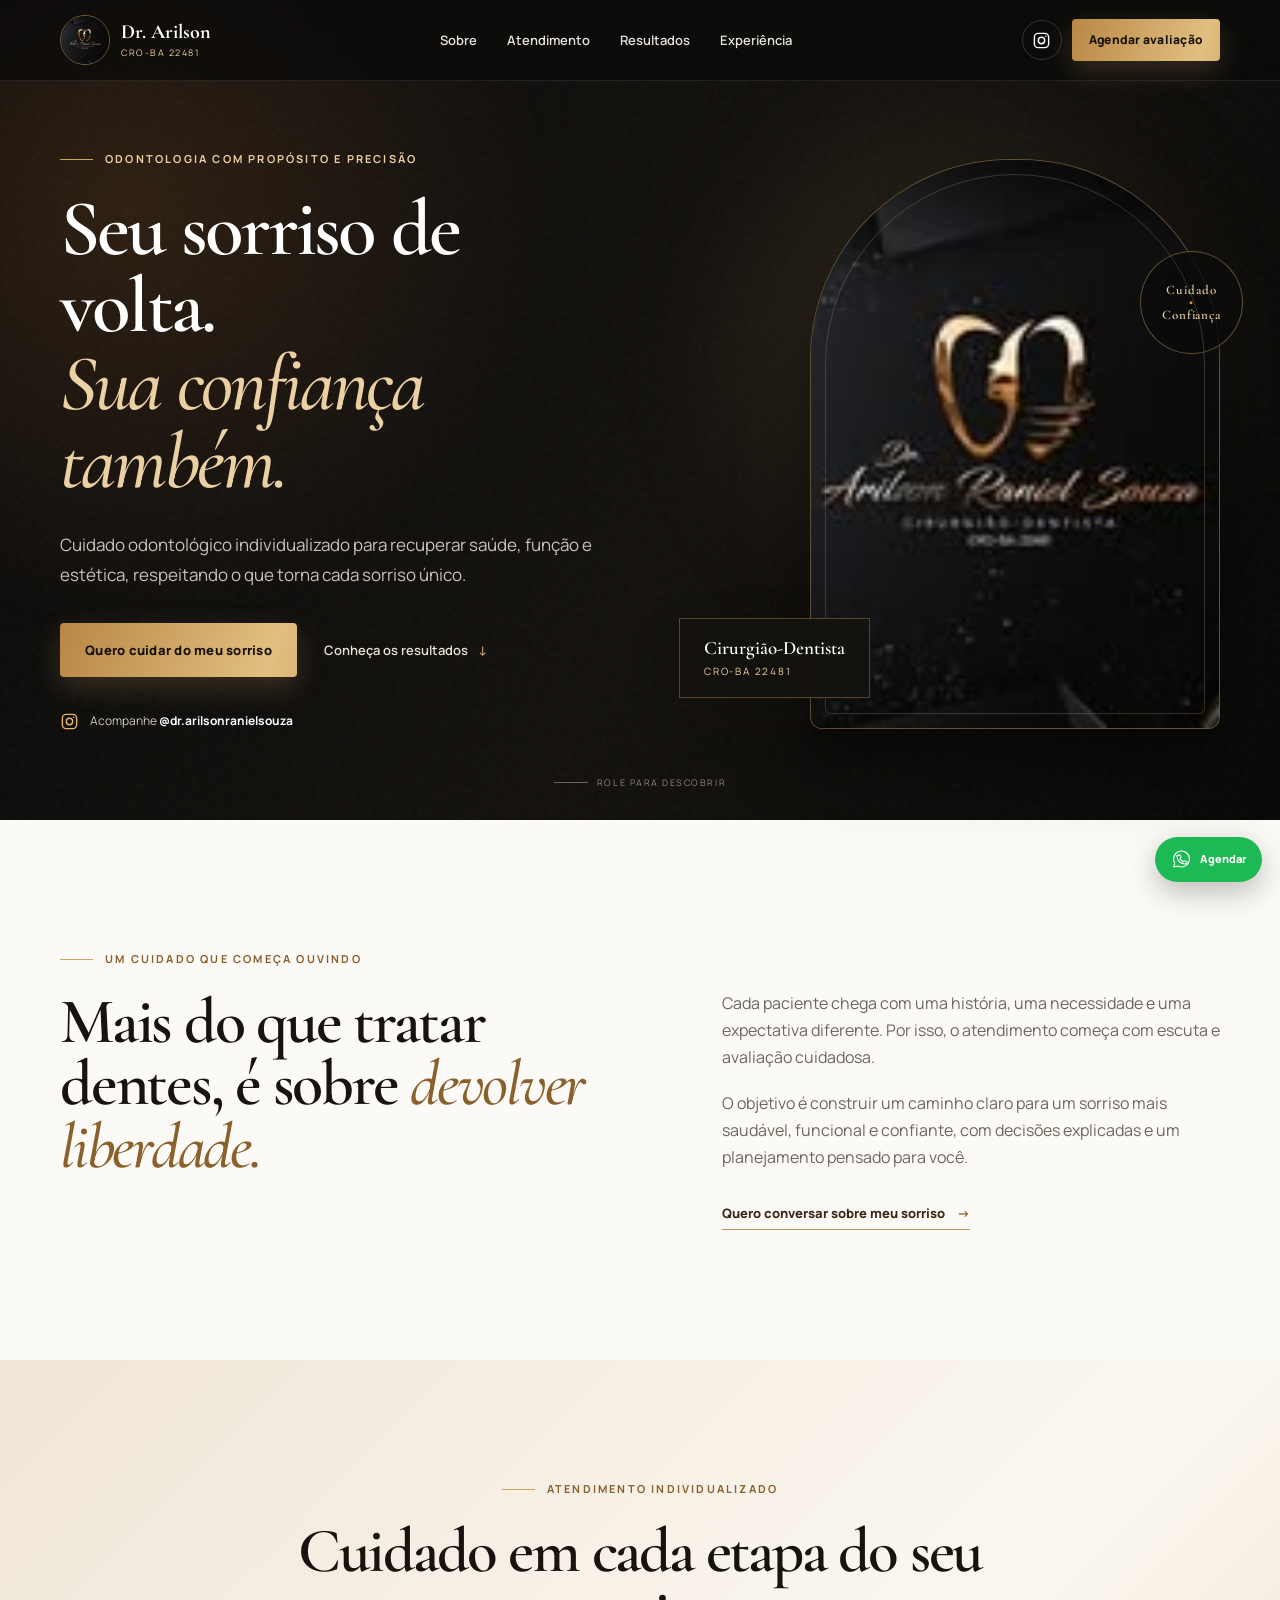
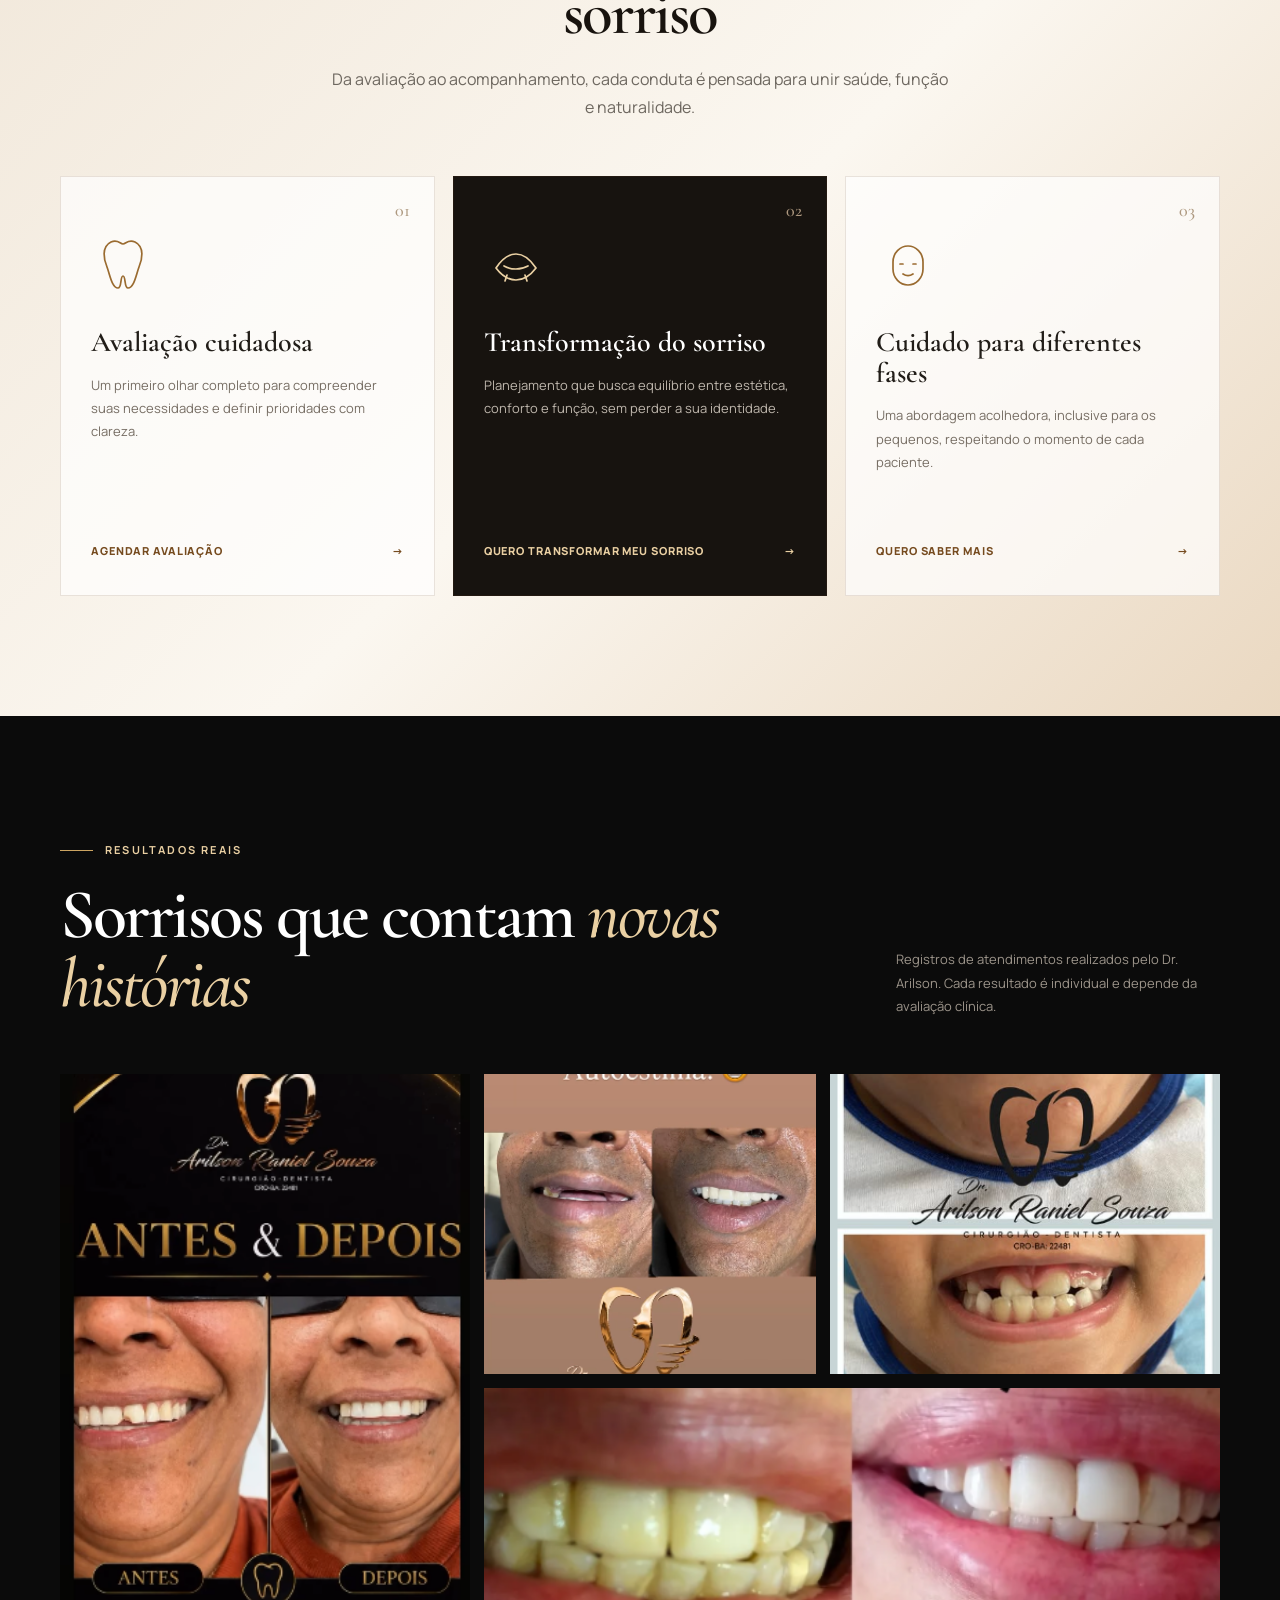
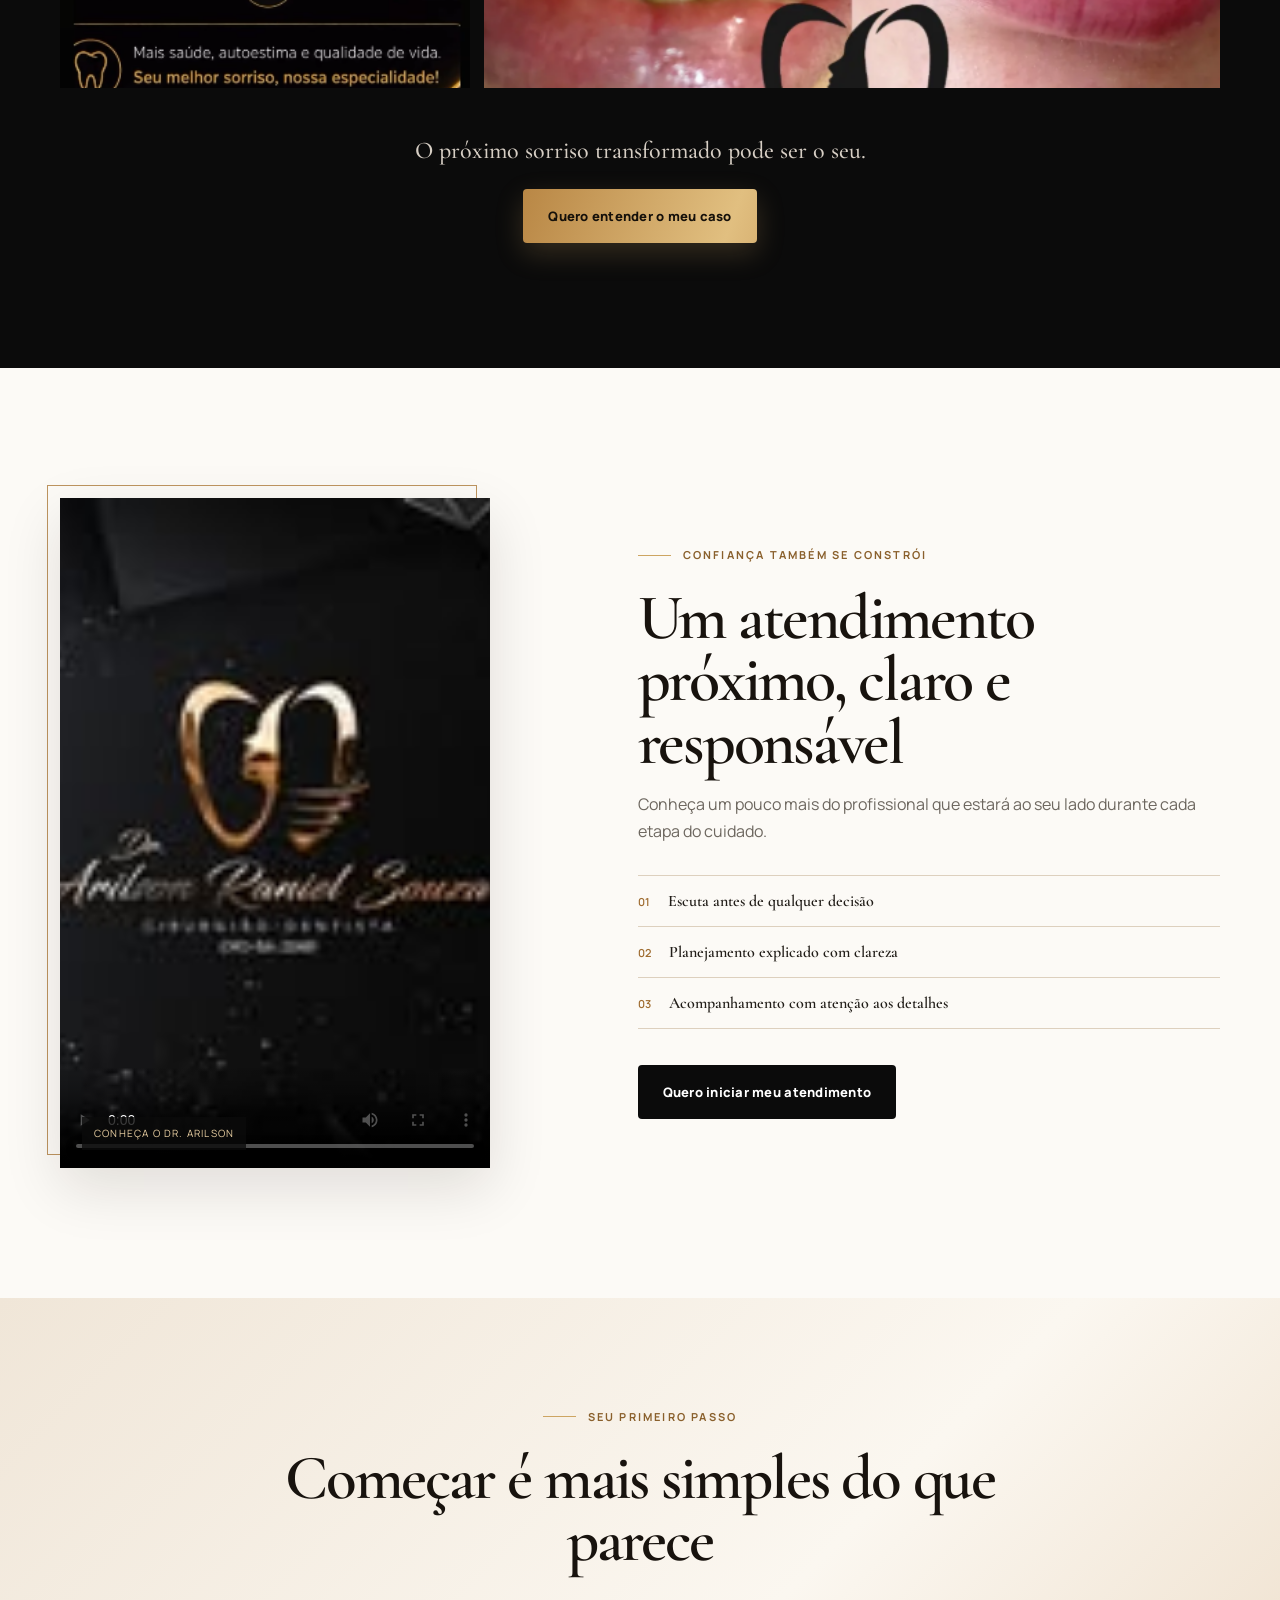
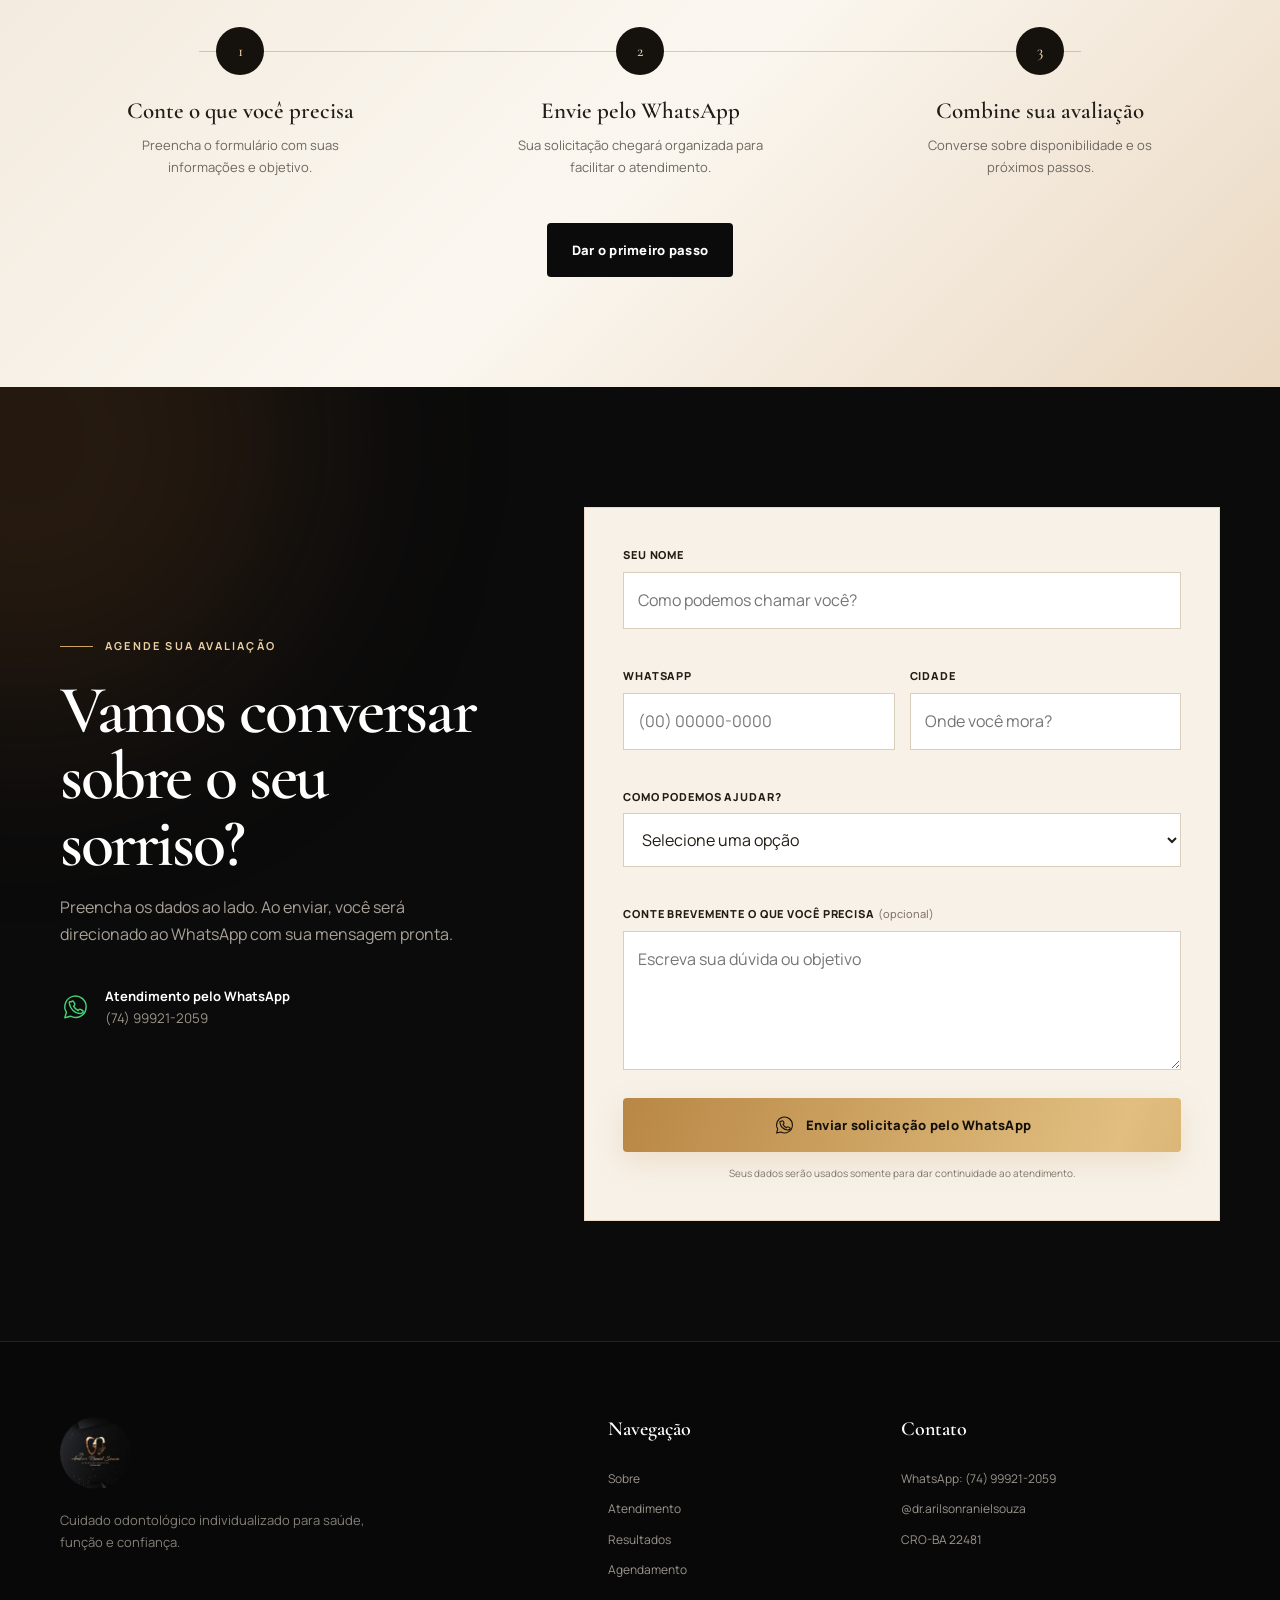
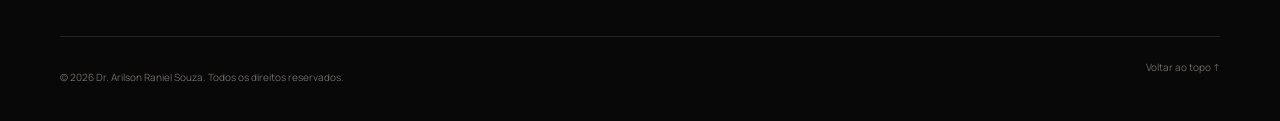
==== index.html @ 6e8bb6cd "Add files via upload" ====
<!doctype html>
<html lang="pt-BR">
<head>
  <meta charset="utf-8">
  <meta name="viewport" content="width=device-width,initial-scale=1">
  <meta name="theme-color" content="#0b0b0b">
  <title>Dr. Arilson Raniel Souza | Cirurgião-Dentista</title>
  <meta name="description" content="Atendimento odontológico do Dr. Arilson Raniel Souza, CRO-BA 22481, com planejamento individualizado para cuidar da saúde, função e estética do seu sorriso.">
  <meta property="og:type" content="website">
  <meta property="og:title" content="Dr. Arilson Raniel Souza | Cirurgião-Dentista">
  <meta property="og:description" content="Cuidado odontológico individualizado para devolver saúde, confiança e liberdade ao seu sorriso.">
  <meta property="og:image" content="assets/images/resultado-antes-depois-1.png">
  <meta name="twitter:card" content="summary_large_image">
  <link rel="icon" type="image/png" href="assets/images/favicon.png">
  <link rel="manifest" href="manifest.webmanifest">
  <link rel="preconnect" href="https://fonts.googleapis.com">
  <link rel="preconnect" href="https://fonts.gstatic.com" crossorigin>
  <link href="https://fonts.googleapis.com/css2?family=Cormorant+Garamond:wght@500;600;700&family=Manrope:wght@400;500;600;700&display=swap" rel="stylesheet">
  <link rel="stylesheet" href="assets/css/style.css">
  <script type="application/ld+json">
  {"@context":"https://schema.org","@type":"Dentist","name":"Dr. Arilson Raniel Souza","description":"Atendimento odontológico individualizado.","telephone":"+55 74 99921-2059","sameAs":["https://www.instagram.com/dr.arilsonranielsouza/"],"employee":{"@type":"Person","name":"Arilson Raniel Souza","jobTitle":"Cirurgião-Dentista","hasCredential":"CRO-BA 22481"}}
  </script>
  <script src="assets/js/script.js" defer></script>
</head>
<body>
  <a class="skip-link" href="#conteudo">Ir para o conteúdo</a>
  <header class="site-header" id="inicio">
    <div class="container header-inner">
      <a class="brand" href="#inicio" aria-label="Página inicial do Dr. Arilson">
        <img src="assets/images/logo.png" width="150" height="150" alt="Logomarca Dr. Arilson Raniel Souza">
        <span><strong>Dr. Arilson</strong><small>CRO-BA 22481</small></span>
      </a>
      <nav class="desktop-nav" aria-label="Navegação principal">
        <a href="#sobre">Sobre</a><a href="#cuidados">Atendimento</a><a href="#resultados">Resultados</a><a href="#experiencia">Experiência</a>
      </nav>
      <div class="header-actions">
        <a class="icon-link instagram" href="https://www.instagram.com/dr.arilsonranielsouza/" target="_blank" rel="noopener" aria-label="Instagram do Dr. Arilson">
          <svg viewBox="0 0 24 24" aria-hidden="true"><rect x="3" y="3" width="18" height="18" rx="5"/><circle cx="12" cy="12" r="4"/><circle class="fill" cx="17.4" cy="6.6" r="1"/></svg>
        </a>
        <a class="btn btn-small js-form-cta" href="#agendamento">Agendar avaliação</a>
        <button class="menu-toggle" type="button" aria-label="Abrir menu" aria-expanded="false"><span></span><span></span><span></span></button>
      </div>
    </div>
    <nav class="mobile-nav" aria-label="Navegação mobile"><a href="#sobre">Sobre</a><a href="#cuidados">Atendimento</a><a href="#resultados">Resultados</a><a href="#experiencia">Experiência</a><a href="#agendamento">Agendar avaliação</a></nav>
  </header>

  <main id="conteudo">
    <section class="hero section-dark">
      <div class="hero-glow" aria-hidden="true"></div>
      <div class="container hero-grid">
        <div class="hero-copy reveal">
          <p class="eyebrow"><span></span> Odontologia com propósito e precisão</p>
          <h1>Seu sorriso de volta.<br><em>Sua confiança também.</em></h1>
          <p class="hero-text">Cuidado odontológico individualizado para recuperar saúde, função e estética, respeitando o que torna cada sorriso único.</p>
          <div class="hero-actions">
            <a class="btn js-form-cta" href="#agendamento">Quero cuidar do meu sorriso</a>
            <a class="btn-link" href="#resultados">Conheça os resultados <span aria-hidden="true">↓</span></a>
          </div>
          <a class="hero-instagram" href="https://www.instagram.com/dr.arilsonranielsouza/" target="_blank" rel="noopener">
            <svg viewBox="0 0 24 24" aria-hidden="true"><rect x="3" y="3" width="18" height="18" rx="5"/><circle cx="12" cy="12" r="4"/><circle class="fill" cx="17.4" cy="6.6" r="1"/></svg>
            <span>Acompanhe <strong>@dr.arilsonranielsouza</strong></span>
          </a>
        </div>
        <div class="hero-visual reveal">
          <div class="portrait-frame">
            <video autoplay muted loop playsinline preload="metadata" poster="assets/images/logo.png" aria-label="Dr. Arilson em sua clínica">
              <source src="assets/videos/apresentacao-dr-arilson.mp4" type="video/mp4">
            </video>
            <span class="portrait-line" aria-hidden="true"></span>
          </div>
          <div class="trust-card"><strong>Cirurgião-Dentista</strong><span>CRO-BA 22481</span></div>
          <div class="floating-seal" aria-hidden="true"><span>Cuidado</span><i>•</i><span>Confiança</span></div>
        </div>
      </div>
      <div class="scroll-cue" aria-hidden="true"><span></span>Role para descobrir</div>
    </section>

    <section class="intro" id="sobre">
      <div class="container intro-grid">
        <div class="section-heading reveal"><p class="eyebrow dark"><span></span> Um cuidado que começa ouvindo</p><h2>Mais do que tratar dentes, é sobre <em>devolver liberdade.</em></h2></div>
        <div class="intro-copy reveal"><p>Cada paciente chega com uma história, uma necessidade e uma expectativa diferente. Por isso, o atendimento começa com escuta e avaliação cuidadosa.</p><p>O objetivo é construir um caminho claro para um sorriso mais saudável, funcional e confiante, com decisões explicadas e um planejamento pensado para você.</p><a class="text-cta js-form-cta" href="#agendamento">Quero conversar sobre meu sorriso <span>→</span></a></div>
      </div>
    </section>

    <section class="care section-warm" id="cuidados">
      <div class="container">
        <div class="section-title reveal"><p class="eyebrow dark"><span></span> Atendimento individualizado</p><h2>Cuidado em cada etapa do seu sorriso</h2><p>Da avaliação ao acompanhamento, cada conduta é pensada para unir saúde, função e naturalidade.</p></div>
        <div class="care-grid">
          <article class="care-card reveal"><span class="card-number">01</span><div class="line-icon"><svg viewBox="0 0 64 64" aria-hidden="true"><path d="M20 9c7-3 9 2 12 2s5-5 12-2c10 5 7 18 4 25-3 8-5 21-11 21-4 0-2-12-5-12s-1 12-5 12c-6 0-8-13-11-21-3-7-6-20 4-25Z"/></svg></div><h3>Avaliação cuidadosa</h3><p>Um primeiro olhar completo para compreender suas necessidades e definir prioridades com clareza.</p><a href="#agendamento" class="card-link js-form-cta">Agendar avaliação <span>→</span></a></article>
          <article class="care-card featured reveal"><span class="card-number">02</span><div class="line-icon"><svg viewBox="0 0 64 64" aria-hidden="true"><path d="M12 35c6-9 13-14 20-14s14 5 20 14c-6 8-13 12-20 12S18 43 12 35Z"/><path d="M20 33c7 4 17 4 24 0M23 42l-2 6m20-6 2 6"/></svg></div><h3>Transformação do sorriso</h3><p>Planejamento que busca equilíbrio entre estética, conforto e função, sem perder a sua identidade.</p><a href="#agendamento" class="card-link js-form-cta">Quero transformar meu sorriso <span>→</span></a></article>
          <article class="care-card reveal"><span class="card-number">03</span><div class="line-icon"><svg viewBox="0 0 64 64" aria-hidden="true"><path d="M17 29c0-9 7-16 15-16s15 7 15 16v7c0 9-7 16-15 16s-15-7-15-16v-7Z"/><path d="M24 31h3m10 0h3M27 41c3 2 7 2 10 0"/></svg></div><h3>Cuidado para diferentes fases</h3><p>Uma abordagem acolhedora, inclusive para os pequenos, respeitando o momento de cada paciente.</p><a href="#agendamento" class="card-link js-form-cta">Quero saber mais <span>→</span></a></article>
        </div>
      </div>
    </section>

    <section class="results section-dark" id="resultados">
      <div class="container">
        <div class="results-head reveal"><div><p class="eyebrow"><span></span> Resultados reais</p><h2>Sorrisos que contam <em>novas histórias</em></h2></div><p>Registros de atendimentos realizados pelo Dr. Arilson. Cada resultado é individual e depende da avaliação clínica.</p></div>
        <div class="gallery" aria-label="Galeria de resultados">
          <button class="result-card tall reveal" data-lightbox="assets/images/resultado-antes-depois-1.png" aria-label="Ampliar resultado antes e depois"><img src="assets/images/resultado-antes-depois-1.png" width="297" height="524" loading="lazy" alt="Antes e depois de tratamento odontológico"><span>Ver resultado</span></button>
          <button class="result-card reveal" data-lightbox="assets/images/resultado-antes-depois-2.png" aria-label="Ampliar resultado de transformação do sorriso"><img src="assets/images/resultado-antes-depois-2.png" width="307" height="458" loading="lazy" alt="Antes e depois de transformação do sorriso"><span>Ver resultado</span></button>
          <button class="result-card reveal" data-lightbox="assets/images/resultado-infantil.png" aria-label="Ampliar resultado de atendimento infantil"><img src="assets/images/resultado-infantil.png" width="367" height="545" loading="lazy" alt="Resultado de atendimento odontológico infantil"><span>Ver resultado</span></button>
          <button class="result-card square reveal" data-lightbox="assets/images/resultado-antes-depois-3.png" aria-label="Ampliar resultado antes e depois"><img src="assets/images/resultado-antes-depois-3.png" width="542" height="542" loading="lazy" alt="Antes e depois de reabilitação do sorriso"><span>Ver resultado</span></button>
        </div>
        <div class="center-cta reveal"><p>O próximo sorriso transformado pode ser o seu.</p><a class="btn js-form-cta" href="#agendamento">Quero entender o meu caso</a></div>
      </div>
    </section>

    <section class="experience" id="experiencia">
      <div class="container experience-grid">
        <div class="video-shell reveal"><video controls playsinline preload="metadata" poster="assets/images/logo.png"><source src="assets/videos/apresentacao-dr-arilson.mp4" type="video/mp4"></video><span class="video-label">Conheça o Dr. Arilson</span></div>
        <div class="experience-copy reveal"><p class="eyebrow dark"><span></span> Confiança também se constrói</p><h2>Um atendimento próximo, claro e responsável</h2><p>Conheça um pouco mais do profissional que estará ao seu lado durante cada etapa do cuidado.</p><ul><li><span>01</span>Escuta antes de qualquer decisão</li><li><span>02</span>Planejamento explicado com clareza</li><li><span>03</span>Acompanhamento com atenção aos detalhes</li></ul><a class="btn btn-dark js-form-cta" href="#agendamento">Quero iniciar meu atendimento</a></div>
      </div>
    </section>

    <section class="process section-warm">
      <div class="container"><div class="section-title reveal"><p class="eyebrow dark"><span></span> Seu primeiro passo</p><h2>Começar é mais simples do que parece</h2></div><div class="steps"><div class="step reveal"><b>1</b><h3>Conte o que você precisa</h3><p>Preencha o formulário com suas informações e objetivo.</p></div><div class="step reveal"><b>2</b><h3>Envie pelo WhatsApp</h3><p>Sua solicitação chegará organizada para facilitar o atendimento.</p></div><div class="step reveal"><b>3</b><h3>Combine sua avaliação</h3><p>Converse sobre disponibilidade e os próximos passos.</p></div></div><div class="center-cta reveal"><a class="btn btn-dark js-form-cta" href="#agendamento">Dar o primeiro passo</a></div></div>
    </section>

    <section class="form-section section-dark" id="agendamento">
      <div class="form-orb" aria-hidden="true"></div>
      <div class="container form-grid">
        <div class="form-copy reveal"><p class="eyebrow"><span></span> Agende sua avaliação</p><h2>Vamos conversar sobre o seu sorriso?</h2><p>Preencha os dados ao lado. Ao enviar, você será direcionado ao WhatsApp com sua mensagem pronta.</p><div class="contact-note"><svg viewBox="0 0 32 32" aria-hidden="true"><path d="M27 15.6A11 11 0 0 1 10.8 25L5 26.5l1.6-5.6A11 11 0 1 1 27 15.6Z"/><path d="M12 10c.4-1 1.5-.8 2-.1l1.2 2.2c.3.6.1 1.2-.4 1.7l-.8.8c1 2 2.6 3.6 4.7 4.5l.8-.9c.5-.5 1.1-.7 1.7-.3l2.1 1.2c.8.4.9 1.5 0 2.1-1 .8-2.1 1.2-3.3 1-5.3-.8-9.5-5-10.3-10.2-.2-.7 0-1.4.3-2Z"/></svg><span><strong>Atendimento pelo WhatsApp</strong><small>(74) 99921-2059</small></span></div></div>
        <form class="contact-form reveal" id="contact-form" novalidate>
          <div class="field"><label for="nome">Seu nome</label><input id="nome" name="nome" autocomplete="name" required placeholder="Como podemos chamar você?"><small class="error"></small></div>
          <div class="field-row"><div class="field"><label for="telefone">WhatsApp</label><input id="telefone" name="telefone" inputmode="tel" autocomplete="tel" required placeholder="(00) 00000-0000" maxlength="15"><small class="error"></small></div><div class="field"><label for="cidade">Cidade</label><input id="cidade" name="cidade" autocomplete="address-level2" required placeholder="Onde você mora?"><small class="error"></small></div></div>
          <div class="field"><label for="interesse">Como podemos ajudar?</label><select id="interesse" name="interesse" required><option value="">Selecione uma opção</option><option>Avaliação odontológica</option><option>Quero melhorar meu sorriso</option><option>Atendimento infantil</option><option>Outro atendimento</option></select><small class="error"></small></div>
          <div class="field"><label for="mensagem">Conte brevemente o que você precisa <span>(opcional)</span></label><textarea id="mensagem" name="mensagem" rows="4" placeholder="Escreva sua dúvida ou objetivo"></textarea></div>
          <button class="btn form-submit" type="submit"><svg viewBox="0 0 32 32" aria-hidden="true"><path d="M27 15.6A11 11 0 0 1 10.8 25L5 26.5l1.6-5.6A11 11 0 1 1 27 15.6Z"/><path d="M12 10c.4-1 1.5-.8 2-.1l1.2 2.2c.3.6.1 1.2-.4 1.7l-.8.8c1 2 2.6 3.6 4.7 4.5l.8-.9c.5-.5 1.1-.7 1.7-.3l2.1 1.2c.8.4.9 1.5 0 2.1-1 .8-2.1 1.2-3.3 1-5.3-.8-9.5-5-10.3-10.2-.2-.7 0-1.4.3-2Z"/></svg>Enviar solicitação pelo WhatsApp</button>
          <p class="privacy">Seus dados serão usados somente para dar continuidade ao atendimento.</p>
        </form>
      </div>
    </section>
  </main>

  <footer class="footer"><div class="container footer-grid"><div class="footer-brand"><img src="assets/images/logo.png" width="150" height="150" alt="Logomarca Dr. Arilson"><p>Cuidado odontológico individualizado para saúde, função e confiança.</p></div><div><h2>Navegação</h2><a href="#sobre">Sobre</a><a href="#cuidados">Atendimento</a><a href="#resultados">Resultados</a><a href="#agendamento">Agendamento</a></div><div><h2>Contato</h2><a href="#agendamento" class="js-form-cta">WhatsApp: (74) 99921-2059</a><a href="https://www.instagram.com/dr.arilsonranielsouza/" target="_blank" rel="noopener">@dr.arilsonranielsouza</a><span>CRO-BA 22481</span></div></div><div class="container footer-bottom"><p>© <span id="year"></span> Dr. Arilson Raniel Souza. Todos os direitos reservados.</p><a href="#inicio">Voltar ao topo ↑</a></div></footer>

  <a class="whatsapp-float js-form-cta" href="#agendamento" aria-label="Ir ao formulário para falar pelo WhatsApp"><svg viewBox="0 0 32 32" aria-hidden="true"><path d="M27 15.6A11 11 0 0 1 10.8 25L5 26.5l1.6-5.6A11 11 0 1 1 27 15.6Z"/><path d="M12 10c.4-1 1.5-.8 2-.1l1.2 2.2c.3.6.1 1.2-.4 1.7l-.8.8c1 2 2.6 3.6 4.7 4.5l.8-.9c.5-.5 1.1-.7 1.7-.3l2.1 1.2c.8.4.9 1.5 0 2.1-1 .8-2.1 1.2-3.3 1-5.3-.8-9.5-5-10.3-10.2-.2-.7 0-1.4.3-2Z"/></svg><span>Agendar</span></a>

  <dialog class="lightbox" aria-label="Visualização ampliada do resultado"><button type="button" aria-label="Fechar imagem">×</button><img src="" alt="Resultado odontológico ampliado"></dialog>
</body>
</html>
---- assets/css/style.css ----
:root{--black:#0b0b0b;--black-soft:#15130f;--gold:#cda562;--gold-light:#ead0a3;--brown:#6d421e;--cream:#f6f0e7;--paper:#fcfaf6;--muted:#6d675f;--white:#fff;--green:#20b85a;--serif:"Cormorant Garamond",Georgia,serif;--sans:"Manrope",Arial,sans-serif;--shadow:0 20px 55px rgba(25,15,5,.12);--radius:18px}
*{box-sizing:border-box}html{scroll-behavior:smooth;scroll-padding-top:88px;overflow-x:hidden}body{margin:0;color:#211d18;background:var(--paper);font-family:var(--sans);font-size:16px;line-height:1.7;overflow-x:hidden}img,video{display:block;max-width:100%}a{color:inherit;text-decoration:none}button,input,select,textarea{font:inherit}button{color:inherit}.container{width:min(1160px,calc(100% - 40px));margin-inline:auto}.skip-link{position:fixed;left:12px;top:-60px;background:#fff;padding:10px 16px;z-index:999;color:#000}.skip-link:focus{top:12px}.site-header{position:fixed;inset:0 0 auto;z-index:100;background:rgba(11,11,11,.72);backdrop-filter:blur(16px);border-bottom:1px solid rgba(255,255,255,.09);transition:.3s}.site-header.scrolled{background:rgba(11,11,11,.96);box-shadow:0 10px 30px rgba(0,0,0,.18)}.header-inner{height:80px;display:flex;align-items:center;justify-content:space-between;gap:20px}.brand{display:flex;align-items:center;gap:11px;color:#fff;min-width:max-content}.brand img{width:50px;height:50px;object-fit:cover;border-radius:50%;border:1px solid rgba(205,165,98,.5)}.brand span{display:flex;flex-direction:column;line-height:1.15}.brand strong{font-family:var(--serif);font-size:20px}.brand small{font-size:9px;letter-spacing:.17em;color:var(--gold-light);margin-top:4px}.desktop-nav{display:flex;gap:30px;color:#e8e2d9;font-size:13px;font-weight:600}.desktop-nav a,.mobile-nav a{position:relative}.desktop-nav a:after{content:"";position:absolute;left:0;right:100%;bottom:-7px;height:1px;background:var(--gold);transition:.3s}.desktop-nav a:hover:after{right:0}.header-actions{display:flex;align-items:center;gap:10px}.icon-link{width:40px;height:40px;display:grid;place-items:center;border:1px solid rgba(255,255,255,.16);border-radius:50%;color:#fff;transition:.25s}.icon-link:hover{border-color:var(--gold);color:var(--gold)}.icon-link svg,.hero-instagram svg{width:19px;fill:none;stroke:currentColor;stroke-width:1.8}.icon-link .fill,.hero-instagram .fill{fill:currentColor;stroke:none}.btn{display:inline-flex;align-items:center;justify-content:center;gap:10px;min-height:54px;padding:14px 25px;border:0;border-radius:4px;background:linear-gradient(110deg,#b98745,#e1bf80,#ae7537);background-size:180% 100%;color:#15100a;font-size:13px;font-weight:800;letter-spacing:.02em;box-shadow:0 10px 28px rgba(205,165,98,.22);cursor:pointer;transition:transform .25s,box-shadow .25s,background-position .5s}.btn:hover{transform:translateY(-2px);box-shadow:0 15px 36px rgba(205,165,98,.32);background-position:100% 0}.btn-small{min-height:42px;padding:10px 17px;font-size:12px}.btn-dark{background:var(--black);color:#fff;box-shadow:none}.menu-toggle{display:none;background:none;border:0;width:42px;height:42px;padding:10px}.menu-toggle span{display:block;height:1px;background:#fff;margin:6px 0;transition:.25s}.mobile-nav{display:none}.section-dark{background:var(--black);color:#fff}.hero{min-height:820px;padding:150px 0 76px;position:relative;isolation:isolate}.hero:before{content:"";position:absolute;inset:0;background:radial-gradient(circle at 10% 25%,rgba(109,66,30,.35),transparent 32%),linear-gradient(115deg,#090909 0%,#12100d 55%,#070707 100%);z-index:-2}.hero:after{content:"";position:absolute;inset:0;opacity:.17;z-index:-1;background-image:url("data:image/svg+xml,%3Csvg viewBox='0 0 160 160' xmlns='http://www.w3.org/2000/svg'%3E%3Cfilter id='n'%3E%3CfeTurbulence type='fractalNoise' baseFrequency='.9' numOctaves='3' stitchTiles='stitch'/%3E%3C/filter%3E%3Crect width='100%25' height='100%25' filter='url(%23n)' opacity='.2'/%3E%3C/svg%3E")}.hero-glow{position:absolute;width:420px;height:420px;border-radius:50%;right:8%;top:18%;background:rgba(205,165,98,.14);filter:blur(70px);animation:breathe 6s ease-in-out infinite}.hero-grid{display:grid;grid-template-columns:1.05fr .95fr;align-items:center;gap:80px}.eyebrow{text-transform:uppercase;letter-spacing:.2em;font-size:11px;font-weight:700;color:var(--gold-light);display:flex;align-items:center;gap:12px;margin:0 0 22px}.eyebrow span{display:block;width:33px;height:1px;background:var(--gold)}.eyebrow.dark{color:#8a602c}.hero h1,.section-heading h2,.section-title h2,.results h2,.experience h2,.form-copy h2{font:600 clamp(46px,6.2vw,82px)/.98 var(--serif);letter-spacing:-.035em;margin:0}.hero h1 em,.section-heading em,.results h2 em{font-weight:500;color:var(--gold-light)}.hero-text{max-width:590px;color:#c8c1b8;font-size:17px;line-height:1.8;margin:28px 0 32px}.hero-actions{display:flex;align-items:center;gap:27px;flex-wrap:wrap}.btn-link{font-size:13px;color:#e9e0d4;font-weight:600}.btn-link span{color:var(--gold);margin-left:7px}.hero-instagram{display:inline-flex;align-items:center;gap:11px;margin-top:34px;color:#cfc8bf;font-size:12px}.hero-instagram svg{color:#dfb56f}.hero-instagram strong{color:#fff}.hero-visual{position:relative}.portrait-frame{height:570px;max-width:410px;margin-left:auto;position:relative;overflow:hidden;border-radius:200px 200px 12px 12px;border:1px solid rgba(205,165,98,.38);background:#201d19;box-shadow:0 30px 70px rgba(0,0,0,.5)}.portrait-frame video{width:100%;height:100%;object-fit:cover;object-position:center}.portrait-frame:after{content:"";position:absolute;inset:0;background:linear-gradient(0deg,rgba(8,8,8,.46),transparent 38%);pointer-events:none}.portrait-line{position:absolute;inset:14px;border:1px solid rgba(234,208,163,.2);border-radius:190px 190px 6px 6px;z-index:1}.trust-card{position:absolute;bottom:31px;left:-28px;background:rgba(20,18,15,.9);backdrop-filter:blur(12px);border:1px solid rgba(205,165,98,.35);padding:17px 24px;display:flex;flex-direction:column;z-index:2;box-shadow:var(--shadow)}.trust-card strong{font:600 19px var(--serif);color:#fff}.trust-card span{font-size:10px;color:var(--gold-light);letter-spacing:.18em;margin-top:4px}.floating-seal{position:absolute;right:-23px;top:16%;width:103px;height:103px;border-radius:50%;border:1px solid rgba(205,165,98,.42);background:rgba(11,11,11,.78);display:flex;flex-direction:column;align-items:center;justify-content:center;font:600 13px var(--serif);letter-spacing:.07em;color:var(--gold-light);animation:float 4s ease-in-out infinite}.floating-seal i{font-style:normal;color:var(--gold);line-height:.7}.scroll-cue{position:absolute;bottom:30px;left:50%;transform:translateX(-50%);display:flex;align-items:center;gap:9px;color:#8f887e;font-size:9px;text-transform:uppercase;letter-spacing:.17em}.scroll-cue span{width:34px;height:1px;background:#6d6459;position:relative;overflow:hidden}.scroll-cue span:after{content:"";position:absolute;inset:0;background:var(--gold);transform:translateX(-100%);animation:scan 2s infinite}.intro{padding:130px 0}.intro-grid{display:grid;grid-template-columns:1.06fr .94fr;gap:100px;align-items:start}.section-heading h2{font-size:clamp(42px,5vw,66px);color:#17130f}.section-heading em{color:#8a602c}.intro-copy{padding-top:40px;color:var(--muted);font-size:16px}.intro-copy p{margin:0 0 18px}.text-cta{display:inline-flex;gap:12px;color:#3c2918;font-size:13px;font-weight:800;margin-top:13px;padding-bottom:5px;border-bottom:1px solid #b9915f}.text-cta span{color:#9b692e;transition:.2s}.text-cta:hover span{transform:translateX(4px)}.section-warm{background:linear-gradient(135deg,#f0e6d8,#fbf7f0 55%,#ead8c1)}.care{padding:120px 0}.section-title{text-align:center;max-width:750px;margin:0 auto 55px}.section-title .eyebrow{justify-content:center}.section-title h2{font-size:clamp(42px,5vw,63px);color:#18130e}.section-title>p:last-child{max-width:620px;margin:22px auto 0;color:var(--muted)}.care-grid{display:grid;grid-template-columns:repeat(3,1fr);gap:18px}.care-card{min-height:420px;background:rgba(255,255,255,.7);border:1px solid rgba(109,66,30,.14);padding:34px 30px;position:relative;display:flex;flex-direction:column;transition:.35s}.care-card:hover{transform:translateY(-7px);box-shadow:var(--shadow);border-color:rgba(109,66,30,.32)}.care-card.featured{background:#17130f;color:#fff;transform:translateY(-14px)}.care-card.featured:hover{transform:translateY(-21px)}.card-number{position:absolute;right:24px;top:22px;color:#ad987f;font:500 18px var(--serif)}.line-icon{width:64px;height:64px;margin:22px 0 30px}.line-icon svg{fill:none;stroke:#9a6b30;stroke-width:1.7;stroke-linecap:round;stroke-linejoin:round}.featured .line-icon svg{stroke:var(--gold-light)}.care-card h3{font:600 28px/1.1 var(--serif);margin:0 0 16px}.care-card p{font-size:13px;line-height:1.8;color:#766d63;margin:0}.featured p{color:#bfb7ad}.card-link{margin-top:auto;padding-top:25px;font-size:11px;text-transform:uppercase;letter-spacing:.08em;font-weight:800;color:#764b1f}.featured .card-link{color:var(--gold-light)}.card-link span{float:right}.results{padding:125px 0}.results-head{display:grid;grid-template-columns:1.4fr .6fr;gap:80px;align-items:end;margin-bottom:55px}.results h2{font-size:clamp(45px,5.5vw,70px)}.results-head>p{color:#9d958b;font-size:13px;line-height:1.8;margin:0}.gallery{display:grid;grid-template-columns:1.05fr .85fr 1fr;grid-template-rows:300px 300px;gap:14px}.result-card{position:relative;border:0;padding:0;background:#1b1815;overflow:hidden;cursor:pointer}.result-card.tall{grid-row:span 2}.result-card.square{grid-column:2/4}.result-card img{width:100%;height:100%;object-fit:cover;transition:transform .7s,filter .5s}.result-card:hover img{transform:scale(1.035);filter:brightness(.8)}.result-card span{position:absolute;inset:auto 18px 18px auto;color:#fff;background:rgba(11,11,11,.78);border:1px solid rgba(255,255,255,.22);padding:8px 13px;font-size:10px;letter-spacing:.1em;text-transform:uppercase;opacity:0;transform:translateY(8px);transition:.3s}.result-card:hover span{opacity:1;transform:none}.center-cta{text-align:center;margin-top:48px}.center-cta p{font:500 24px var(--serif);color:#d6cec4}.experience{padding:130px 0}.experience-grid{display:grid;grid-template-columns:.82fr 1fr;gap:100px;align-items:center}.video-shell{position:relative;background:#111;max-width:430px;box-shadow:var(--shadow)}.video-shell:before{content:"";position:absolute;inset:-13px 13px 13px -13px;border:1px solid #bd945f;z-index:-1}.video-shell video{width:100%;aspect-ratio:9/16;max-height:670px;object-fit:cover;background:#111}.video-label{position:absolute;left:22px;bottom:18px;background:rgba(11,11,11,.8);color:var(--gold-light);padding:8px 12px;font-size:10px;letter-spacing:.12em;text-transform:uppercase;pointer-events:none}.experience h2{color:#18130e;font-size:clamp(42px,5vw,64px)}.experience-copy>p:not(.eyebrow){color:var(--muted);max-width:610px}.experience ul{list-style:none;padding:0;margin:30px 0 36px;border-top:1px solid #ddd0be}.experience li{padding:15px 0;border-bottom:1px solid #ddd0be;font:600 16px var(--serif)}.experience li span{font:600 11px var(--sans);color:#9f6c30;margin-right:18px}.process{padding:110px 0}.steps{display:grid;grid-template-columns:repeat(3,1fr);gap:40px;position:relative}.steps:before{content:"";position:absolute;left:12%;right:12%;top:24px;border-top:1px solid rgba(109,66,30,.25)}.step{text-align:center;position:relative}.step b{width:48px;height:48px;border-radius:50%;background:#15110d;color:var(--gold-light);display:grid;place-items:center;margin:0 auto 22px;font:500 16px var(--serif);position:relative}.step h3{font:600 23px var(--serif);margin:0 0 9px}.step p{font-size:13px;color:var(--muted);max-width:270px;margin:auto}.process .center-cta{margin-top:45px}.form-section{padding:120px 0;position:relative;overflow:hidden}.form-orb{position:absolute;width:550px;height:550px;border-radius:50%;left:-250px;top:-220px;background:rgba(109,66,30,.28);filter:blur(100px)}.form-grid{display:grid;grid-template-columns:.8fr 1.2fr;gap:100px;align-items:start;position:relative}.form-copy{position:sticky;top:130px}.form-copy h2{font-size:clamp(44px,5.4vw,68px)}.form-copy>p:not(.eyebrow){color:#aaa197}.contact-note{display:flex;align-items:center;gap:14px;margin-top:37px}.contact-note svg,.form-submit svg,.whatsapp-float svg{width:31px;fill:none;stroke:currentColor;stroke-width:1.5;stroke-linecap:round;stroke-linejoin:round}.contact-note svg{color:#44d174}.contact-note span{display:flex;flex-direction:column}.contact-note strong{font-size:13px}.contact-note small{color:#9d958b}.contact-form{background:#f7f1e8;color:#241d16;padding:38px;border:1px solid rgba(205,165,98,.28)}.field{margin-bottom:20px}.field-row{display:grid;grid-template-columns:1fr 1fr;gap:15px}.field label{display:block;font-size:11px;text-transform:uppercase;letter-spacing:.08em;font-weight:800;margin-bottom:7px}.field label span{font-weight:500;text-transform:none;letter-spacing:0;color:#857a6d}.field input,.field select,.field textarea{width:100%;border:1px solid #d9cdbc;background:#fff;padding:14px;color:#241d16;outline:none;border-radius:0;transition:.2s}.field input:focus,.field select:focus,.field textarea:focus{border-color:#9c6e35;box-shadow:0 0 0 3px rgba(156,110,53,.1)}.field.invalid input,.field.invalid select{border-color:#a33d31}.error{display:block;color:#9c3027;font-size:11px;min-height:16px;margin-top:2px}.form-submit{width:100%;color:#15100a}.form-submit svg{width:23px}.privacy{text-align:center;color:#81766a;font-size:10px;margin:13px 0 0}.footer{background:#080808;color:#d7d0c7;padding:75px 0 25px;border-top:1px solid rgba(205,165,98,.16)}.footer-grid{display:grid;grid-template-columns:1.5fr .7fr 1fr;gap:70px}.footer-brand img{width:72px;height:72px;border-radius:50%;object-fit:cover;margin-bottom:20px}.footer-brand p{max-width:330px;color:#857f77;font-size:13px}.footer h2{font:600 20px var(--serif);color:#fff;margin:0 0 18px}.footer-grid>div:not(:first-child){display:flex;flex-direction:column;gap:10px;font-size:12px;color:#9c958d}.footer a:hover{color:var(--gold-light)}.footer-bottom{border-top:1px solid #26221e;margin-top:55px;padding-top:22px;display:flex;justify-content:space-between;color:#6f6a64;font-size:10px}.whatsapp-float{position:fixed;right:18px;bottom:18px;z-index:80;background:#1db954;color:#fff;display:flex;align-items:center;gap:7px;border-radius:30px;padding:11px 15px;box-shadow:0 10px 30px rgba(0,0,0,.25);font-size:11px;font-weight:800;transition:.25s}.whatsapp-float:hover{transform:translateY(-3px);background:#18a74b}.whatsapp-float svg{width:23px}.lightbox{border:0;padding:0;background:transparent;max-width:min(92vw,800px);max-height:92vh;overflow:visible}.lightbox::backdrop{background:rgba(0,0,0,.9);backdrop-filter:blur(5px)}.lightbox img{max-height:88vh;max-width:88vw;object-fit:contain}.lightbox button{position:absolute;right:-7px;top:-42px;width:35px;height:35px;border:1px solid rgba(255,255,255,.4);border-radius:50%;background:#151515;color:#fff;font-size:22px;cursor:pointer}.reveal{opacity:0;transform:translateY(25px);transition:opacity .75s ease,transform .75s ease}.reveal.visible{opacity:1;transform:none}@keyframes breathe{50%{transform:scale(1.13);opacity:.75}}@keyframes float{50%{transform:translateY(-12px)}}@keyframes scan{to{transform:translateX(100%)}}:focus-visible{outline:2px solid var(--gold);outline-offset:4px}
@media(max-width:980px){.desktop-nav{display:none}.hero{min-height:auto}.hero-grid{gap:35px}.portrait-frame{height:510px}.floating-seal{right:-10px}.intro-grid,.experience-grid,.form-grid{gap:55px}.care-card{padding:28px 22px}.results-head{grid-template-columns:1fr;gap:22px}.gallery{grid-template-columns:1fr 1fr}.result-card.square{grid-column:auto}.result-card.tall{grid-row:span 2}.footer-grid{gap:35px}}
@media(max-width:760px){.container{width:min(100% - 28px,600px)}.header-inner{height:70px}.brand img{width:44px;height:44px}.brand strong{font-size:17px}.header-actions .btn{display:none}.menu-toggle{display:block}.menu-toggle.open span:first-child{transform:translateY(7px) rotate(45deg)}.menu-toggle.open span:nth-child(2){opacity:0}.menu-toggle.open span:last-child{transform:translateY(-7px) rotate(-45deg)}.mobile-nav{position:absolute;top:70px;left:0;right:0;background:#0d0d0d;border-top:1px solid #29231d;padding:12px 20px 20px;display:flex;flex-direction:column;gap:0;transform:translateY(-130%);opacity:0;visibility:hidden;transition:.3s;z-index:-1}.mobile-nav.open{transform:none;opacity:1;visibility:visible}.mobile-nav a{padding:12px;border-bottom:1px solid #211d19;color:#e6ded5;font-size:13px}.hero{padding:120px 0 65px}.hero-grid{grid-template-columns:1fr;gap:52px}.hero h1{font-size:clamp(43px,13vw,62px)}.hero-text{font-size:15px;margin:23px 0 27px}.hero-actions{align-items:flex-start;gap:18px;flex-direction:column}.hero-actions .btn{width:100%}.hero-instagram{margin-top:26px}.portrait-frame{height:540px;max-width:100%;margin:0}.trust-card{left:12px;bottom:20px}.floating-seal{width:86px;height:86px;right:7px;top:-22px;font-size:11px}.scroll-cue{display:none}.intro,.care,.results,.experience,.form-section{padding:85px 0}.intro-grid,.experience-grid,.form-grid{grid-template-columns:1fr;gap:45px}.intro-copy{padding-top:0}.section-heading h2,.section-title h2,.results h2,.experience h2,.form-copy h2{font-size:clamp(39px,12vw,54px)}.care-grid{grid-template-columns:1fr;gap:12px}.care-card,.care-card.featured{min-height:355px;transform:none}.care-card.featured:hover{transform:translateY(-7px)}.results-head{margin-bottom:32px}.gallery{display:flex;overflow-x:auto;scroll-snap-type:x mandatory;gap:12px;margin-inline:-14px;padding-inline:14px;padding-bottom:8px;scrollbar-width:none}.gallery::-webkit-scrollbar{display:none}.result-card,.result-card.tall,.result-card.square{flex:0 0 81%;height:470px;scroll-snap-align:center}.result-card span{opacity:1;transform:none}.center-cta{margin-top:34px}.center-cta .btn{width:100%}.video-shell{margin-inline:auto}.experience-copy{order:-1}.experience .btn{width:100%}.process{padding:80px 0}.steps{grid-template-columns:1fr;gap:34px}.steps:before{display:none}.step{max-width:330px;margin:auto}.form-copy{position:static}.field-row{grid-template-columns:1fr}.contact-form{padding:25px 18px}.footer{padding-top:55px}.footer-grid{grid-template-columns:1fr;gap:35px}.footer-bottom{flex-direction:column;gap:10px}.whatsapp-float span{display:none}.whatsapp-float{width:52px;height:52px;padding:0;justify-content:center;border-radius:50%}.whatsapp-float svg{width:27px}}
@media(max-width:360px){.container{width:calc(100% - 22px)}.brand span{display:none}.hero h1{font-size:41px}.portrait-frame{height:460px}.trust-card{padding:12px 15px}.section-heading h2,.section-title h2,.results h2,.experience h2,.form-copy h2{font-size:38px}.contact-form{padding:22px 14px}.result-card,.result-card.tall,.result-card.square{flex-basis:88%;height:430px}}
@media(prefers-reduced-motion:reduce){html{scroll-behavior:auto}*,*:before,*:after{animation:none!important;transition-duration:.01ms!important}.reveal{opacity:1;transform:none}}
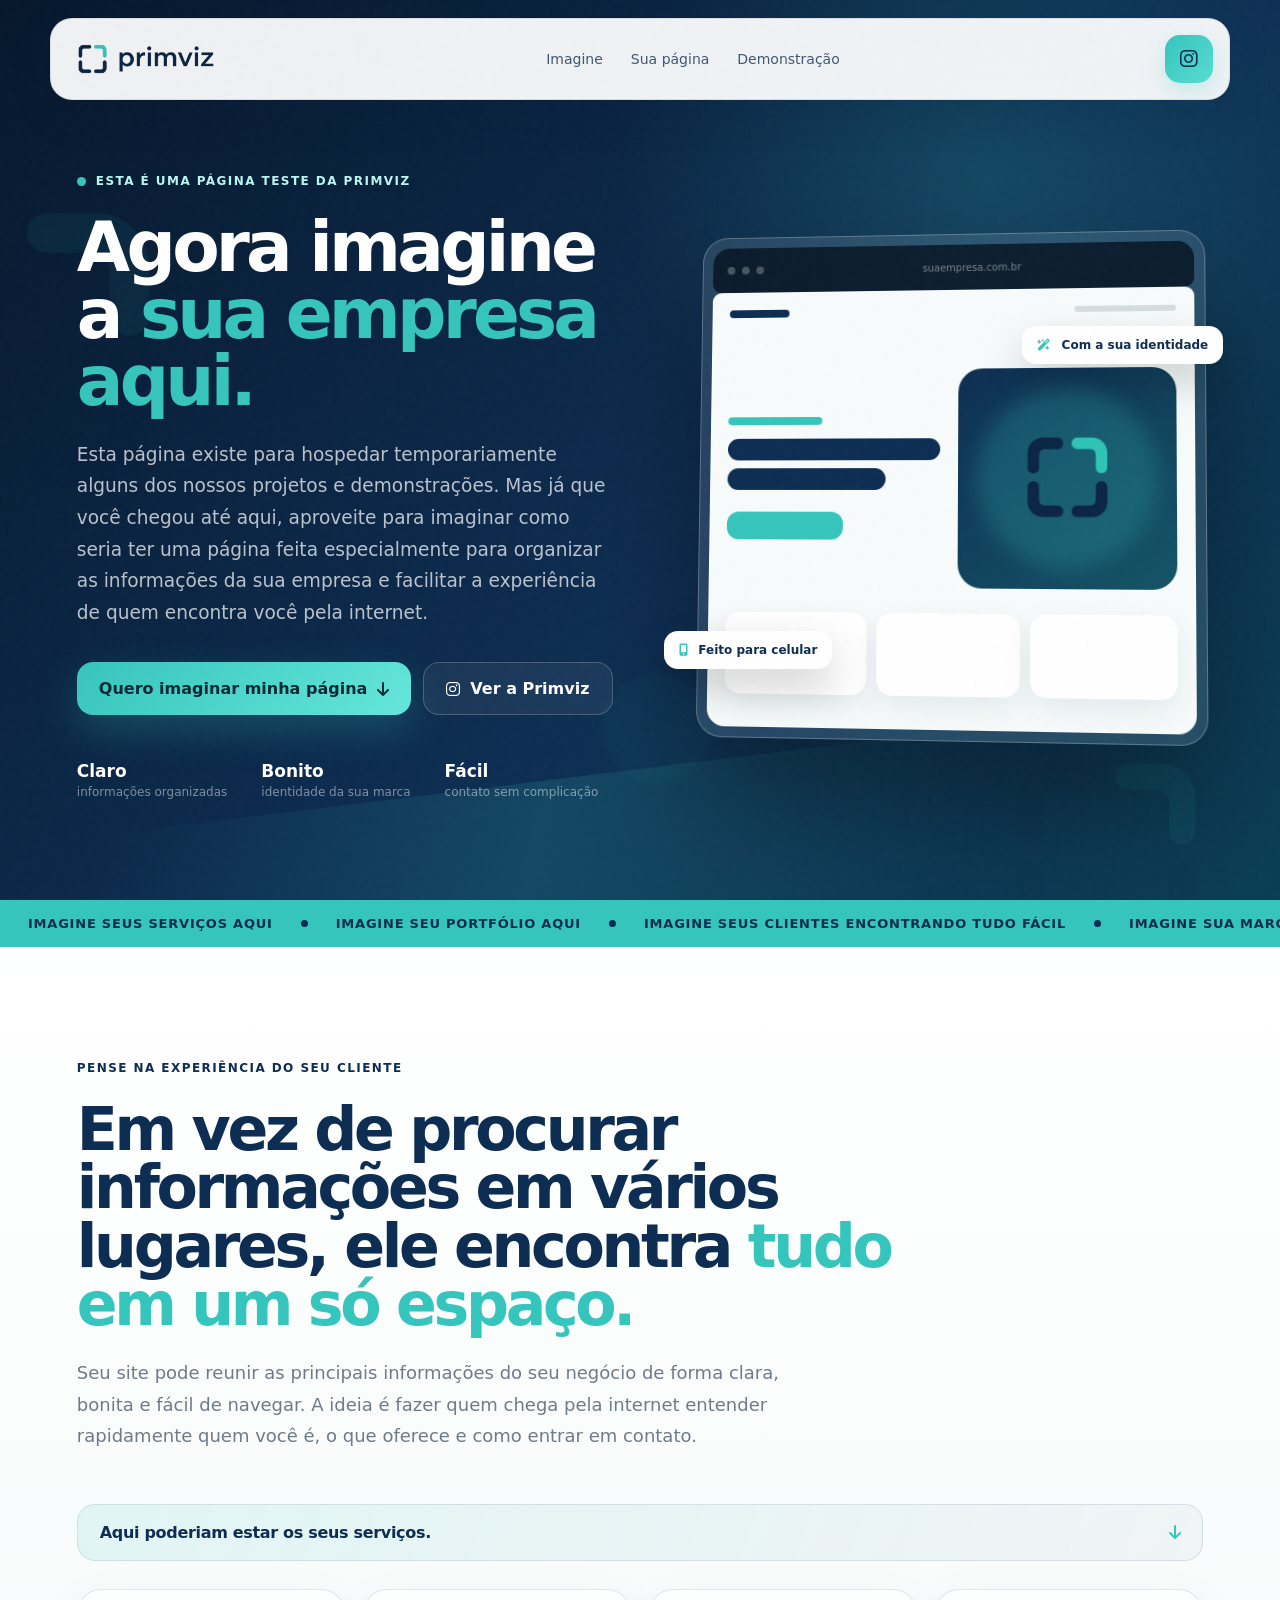
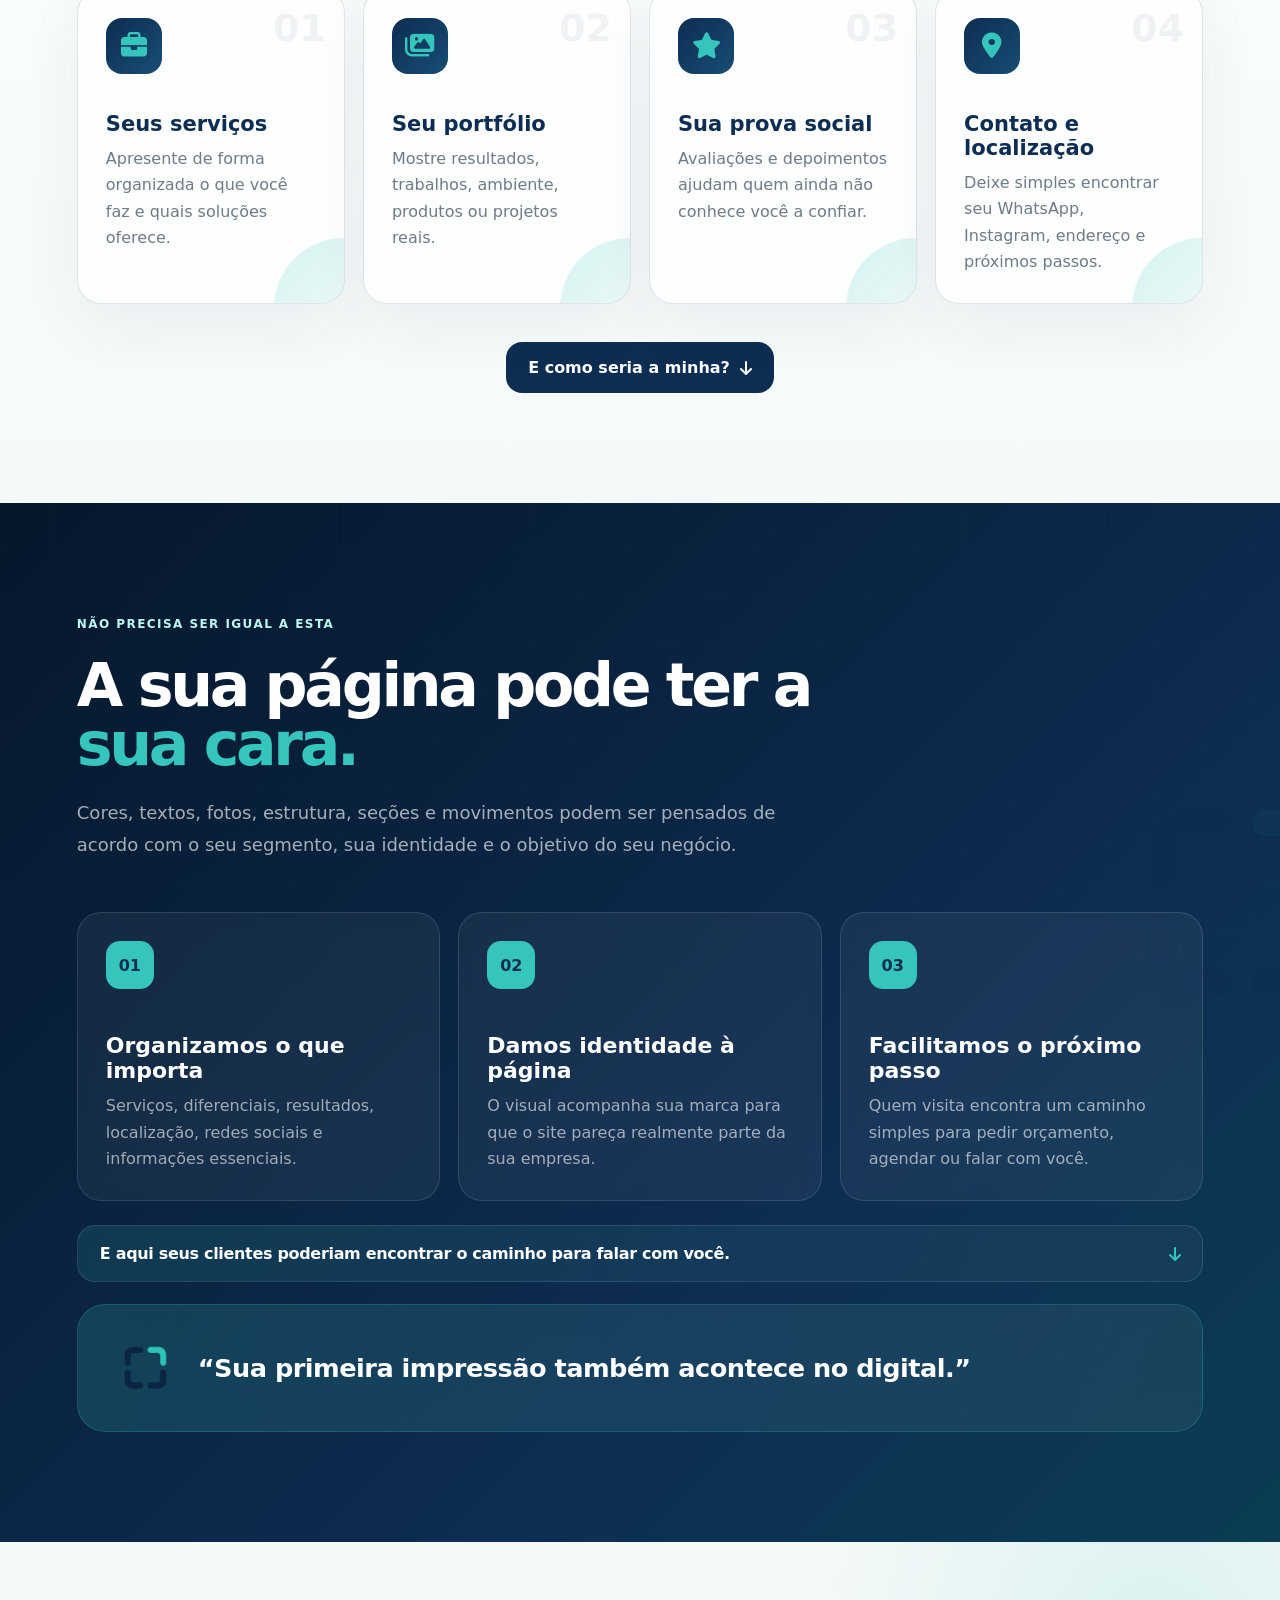
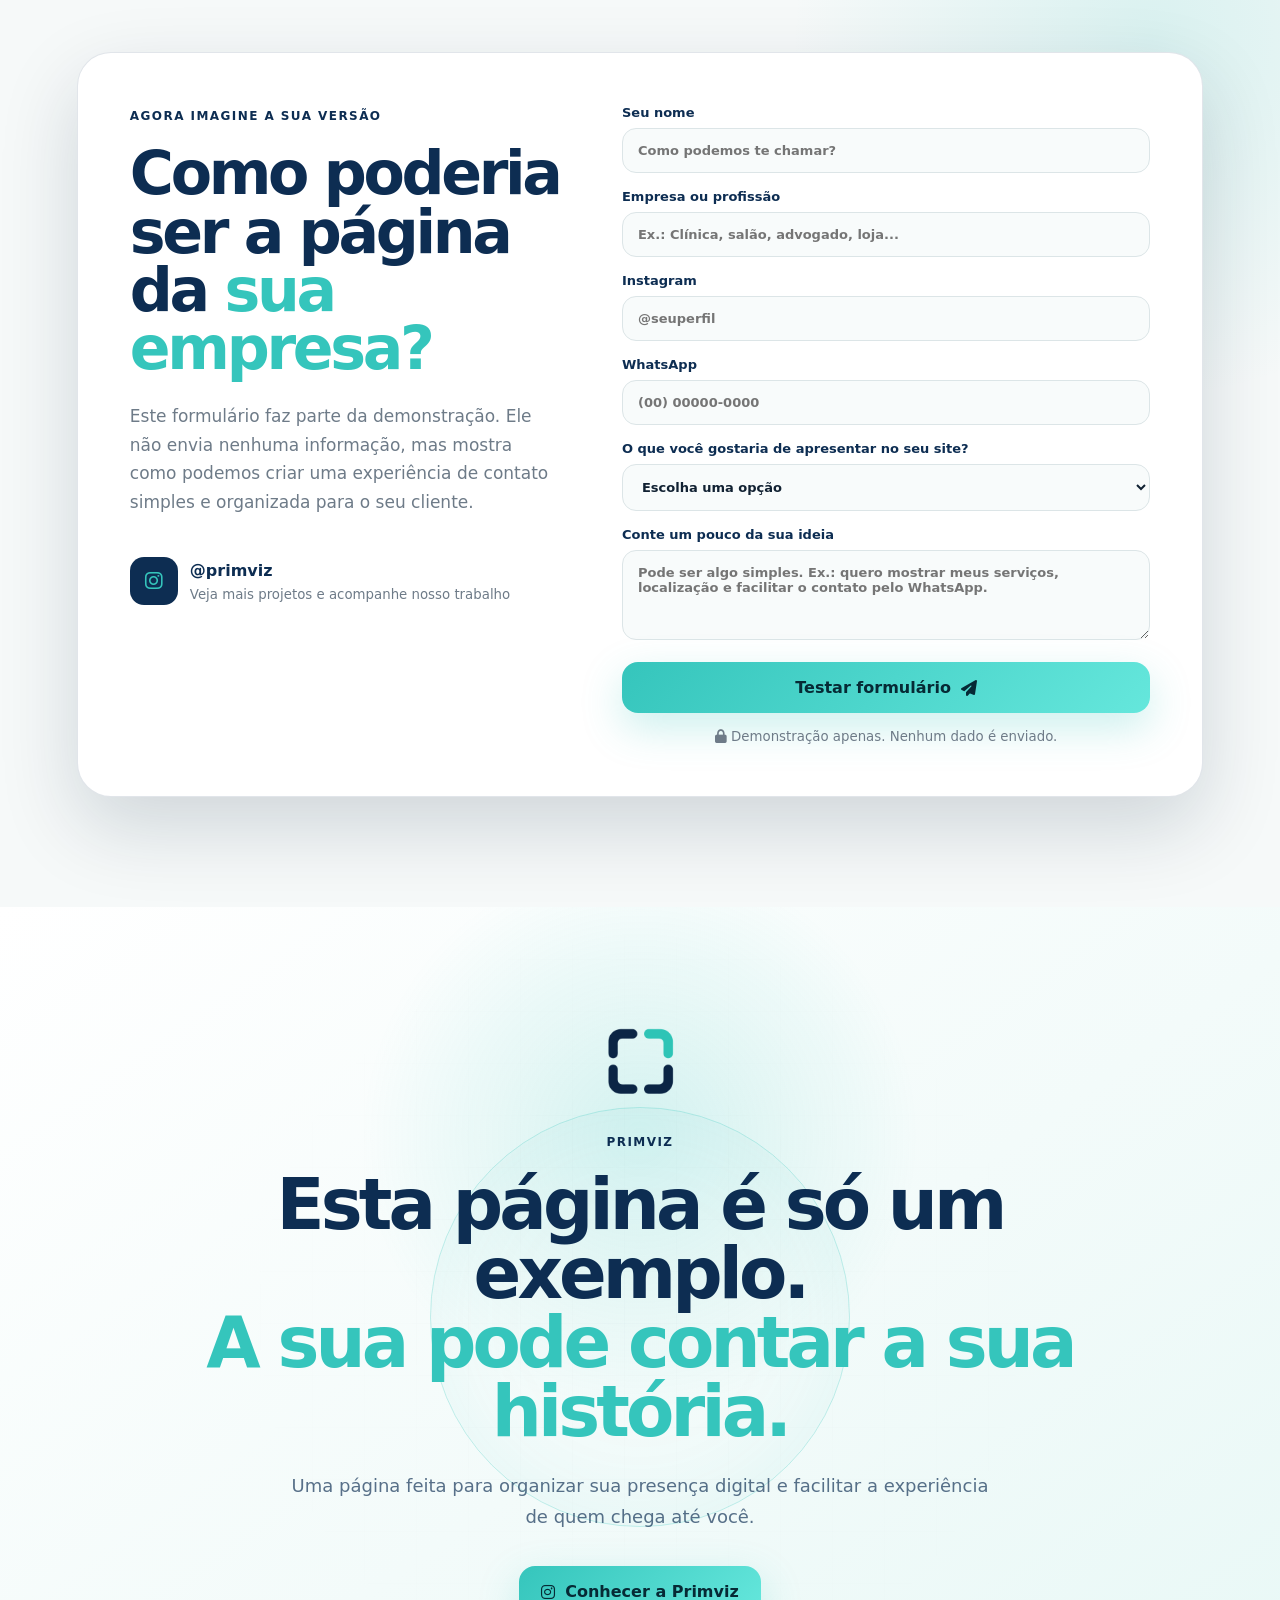
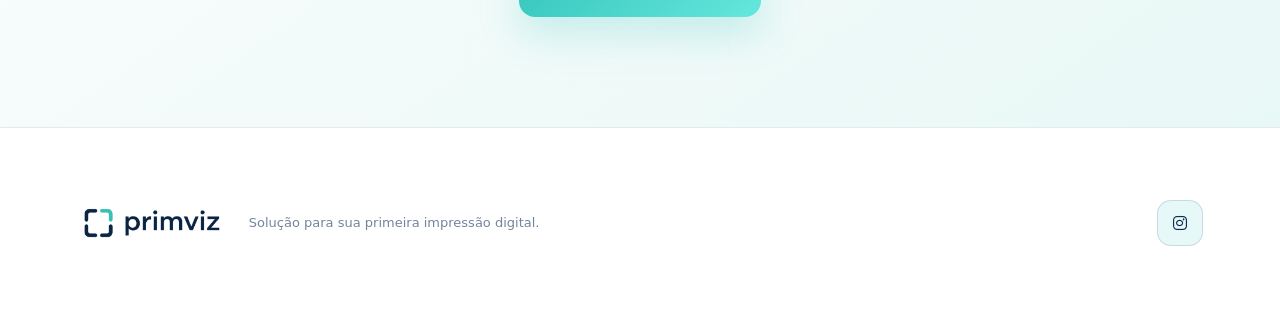
==== commit b752dd66: "primviz" ====
--- a/index.html
+++ b/index.html
@@ -1,142 +1,205 @@
 <!doctype html>
 <html lang="pt-BR">
 <head>
-  <meta charset="utf-8">
-  <meta name="viewport" content="width=device-width,initial-scale=1">
-  <meta name="theme-color" content="#0b0b0b">
-  <title>Dr. Arilson Raniel Souza | Cirurgião-Dentista</title>
-  <meta name="description" content="Atendimento odontológico do Dr. Arilson Raniel Souza, CRO-BA 22481, com planejamento individualizado para cuidar da saúde, função e estética do seu sorriso.">
-  <meta property="og:type" content="website">
-  <meta property="og:title" content="Dr. Arilson Raniel Souza | Cirurgião-Dentista">
-  <meta property="og:description" content="Cuidado odontológico individualizado para devolver saúde, confiança e liberdade ao seu sorriso.">
-  <meta property="og:image" content="assets/images/resultado-antes-depois-1.png">
-  <meta name="twitter:card" content="summary_large_image">
-  <link rel="icon" type="image/png" href="assets/images/favicon.png">
-  <link rel="manifest" href="manifest.webmanifest">
-  <link rel="preconnect" href="https://fonts.googleapis.com">
-  <link rel="preconnect" href="https://fonts.gstatic.com" crossorigin>
-  <link href="https://fonts.googleapis.com/css2?family=Cormorant+Garamond:wght@500;600;700&family=Manrope:wght@400;500;600;700&display=swap" rel="stylesheet">
-  <link rel="stylesheet" href="assets/css/style.css">
-  <script type="application/ld+json">
-  {"@context":"https://schema.org","@type":"Dentist","name":"Dr. Arilson Raniel Souza","description":"Atendimento odontológico individualizado.","telephone":"+55 74 99921-2059","sameAs":["https://www.instagram.com/dr.arilsonranielsouza/"],"employee":{"@type":"Person","name":"Arilson Raniel Souza","jobTitle":"Cirurgião-Dentista","hasCredential":"CRO-BA 22481"}}
-  </script>
-  <script src="assets/js/script.js" defer></script>
+  <meta charset="utf-8" />
+  <meta name="viewport" content="width=device-width, initial-scale=1" />
+  <meta name="theme-color" content="#0d2d52" />
+  <meta name="description" content="Página temporária Primviz para demonstrar como pode ser a presença digital de uma empresa ou profissional." />
+  <title>Primviz | Imagine sua empresa aqui</title>
+  <link rel="icon" href="assets/images/icone-primviz.png" />
+  <link rel="preconnect" href="https://cdnjs.cloudflare.com" />
+  <link rel="stylesheet" href="https://cdnjs.cloudflare.com/ajax/libs/font-awesome/6.7.2/css/all.min.css" />
+  <link rel="stylesheet" href="assets/css/style.css" />
 </head>
 <body>
-  <a class="skip-link" href="#conteudo">Ir para o conteúdo</a>
-  <header class="site-header" id="inicio">
-    <div class="container header-inner">
-      <a class="brand" href="#inicio" aria-label="Página inicial do Dr. Arilson">
-        <img src="assets/images/logo.png" width="150" height="150" alt="Logomarca Dr. Arilson Raniel Souza">
-        <span><strong>Dr. Arilson</strong><small>CRO-BA 22481</small></span>
-      </a>
-      <nav class="desktop-nav" aria-label="Navegação principal">
-        <a href="#sobre">Sobre</a><a href="#cuidados">Atendimento</a><a href="#resultados">Resultados</a><a href="#experiencia">Experiência</a>
-      </nav>
-      <div class="header-actions">
-        <a class="icon-link instagram" href="https://www.instagram.com/dr.arilsonranielsouza/" target="_blank" rel="noopener" aria-label="Instagram do Dr. Arilson">
-          <svg viewBox="0 0 24 24" aria-hidden="true"><rect x="3" y="3" width="18" height="18" rx="5"/><circle cx="12" cy="12" r="4"/><circle class="fill" cx="17.4" cy="6.6" r="1"/></svg>
-        </a>
-        <a class="btn btn-small js-form-cta" href="#agendamento">Agendar avaliação</a>
-        <button class="menu-toggle" type="button" aria-label="Abrir menu" aria-expanded="false"><span></span><span></span><span></span></button>
+  <div class="noise" aria-hidden="true"></div>
+
+  <header class="site-header">
+    <a class="brand" href="#inicio" aria-label="Primviz, voltar ao início">
+      <img src="assets/images/logo-primviz.png" alt="Primviz" />
+    </a>
+    <nav class="nav" aria-label="Navegação principal">
+      <a href="#imagine">Imagine</a>
+      <a href="#sua-pagina">Sua página</a>
+      <a href="#contato">Demonstração</a>
+    </nav>
+    <a class="icon-button" href="https://www.instagram.com/primviz/" target="_blank" rel="noopener noreferrer" aria-label="Instagram da Primviz">
+      <i class="fa-brands fa-instagram"></i>
+    </a>
+  </header>
+
+  <main>
+    <section class="hero" id="inicio">
+      <div class="hero-orb orb-a" aria-hidden="true"></div>
+      <div class="hero-orb orb-b" aria-hidden="true"></div>
+      <div class="floating-mark mark-one" aria-hidden="true"><img src="assets/images/icone-primviz.png" alt="" /></div>
+      <div class="floating-mark mark-two" aria-hidden="true"><img src="assets/images/icone-primviz.png" alt="" /></div>
+
+      <div class="hero-copy reveal">
+        <span class="eyebrow"><span class="pulse"></span> Esta é uma página teste da Primviz</span>
+        <h1>Agora imagine a <span>sua empresa aqui.</span></h1>
+        <p>Esta página existe para hospedar temporariamente alguns dos nossos projetos e demonstrações. Mas já que você chegou até aqui, aproveite para imaginar como seria ter uma página feita especialmente para organizar as informações da sua empresa e facilitar a experiência de quem encontra você pela internet.</p>
+
+        <div class="hero-actions">
+          <a class="btn btn-primary" href="#imagine">Quero imaginar minha página <i class="fa-solid fa-arrow-down"></i></a>
+          <a class="btn btn-ghost" href="https://www.instagram.com/primviz/" target="_blank" rel="noopener noreferrer"><i class="fa-brands fa-instagram"></i> Ver a Primviz</a>
+        </div>
+
+        <div class="mini-proof">
+          <div><strong>Claro</strong><span>informações organizadas</span></div>
+          <div><strong>Bonito</strong><span>identidade da sua marca</span></div>
+          <div><strong>Fácil</strong><span>contato sem complicação</span></div>
+        </div>
+      </div>
+
+      <div class="hero-showcase reveal" aria-label="Exemplo visual de uma página criada pela Primviz">
+        <div class="browser-card tilt-card">
+          <div class="browser-top"><span></span><span></span><span></span><small>suaempresa.com.br</small></div>
+          <div class="mock-page">
+            <div class="mock-nav"><div class="mock-logo"></div><div class="mock-links"></div></div>
+            <div class="mock-hero">
+              <div class="mock-copy">
+                <i></i><b></b><b></b><em></em>
+              </div>
+              <div class="mock-visual"><img src="assets/images/icone-primviz.png" alt="" /></div>
+            </div>
+            <div class="mock-cards"><span></span><span></span><span></span></div>
+          </div>
+        </div>
+        <div class="floating-chip chip-one"><i class="fa-solid fa-mobile-screen-button"></i> Feito para celular</div>
+        <div class="floating-chip chip-two"><i class="fa-solid fa-wand-magic-sparkles"></i> Com a sua identidade</div>
+      </div>
+    </section>
+
+    <div class="marquee" aria-hidden="true">
+      <div class="marquee-track">
+        <span>Imagine seus serviços aqui</span><i></i><span>Imagine seu portfólio aqui</span><i></i><span>Imagine seus clientes encontrando tudo fácil</span><i></i><span>Imagine sua marca mais profissional</span><i></i>
+        <span>Imagine seus serviços aqui</span><i></i><span>Imagine seu portfólio aqui</span><i></i><span>Imagine seus clientes encontrando tudo fácil</span><i></i><span>Imagine sua marca mais profissional</span><i></i>
       </div>
     </div>
-    <nav class="mobile-nav" aria-label="Navegação mobile"><a href="#sobre">Sobre</a><a href="#cuidados">Atendimento</a><a href="#resultados">Resultados</a><a href="#experiencia">Experiência</a><a href="#agendamento">Agendar avaliação</a></nav>
-  </header>
-
-  <main id="conteudo">
-    <section class="hero section-dark">
-      <div class="hero-glow" aria-hidden="true"></div>
-      <div class="container hero-grid">
-        <div class="hero-copy reveal">
-          <p class="eyebrow"><span></span> Odontologia com propósito e precisão</p>
-          <h1>Seu sorriso de volta.<br><em>Sua confiança também.</em></h1>
-          <p class="hero-text">Cuidado odontológico individualizado para recuperar saúde, função e estética, respeitando o que torna cada sorriso único.</p>
-          <div class="hero-actions">
-            <a class="btn js-form-cta" href="#agendamento">Quero cuidar do meu sorriso</a>
-            <a class="btn-link" href="#resultados">Conheça os resultados <span aria-hidden="true">↓</span></a>
-          </div>
-          <a class="hero-instagram" href="https://www.instagram.com/dr.arilsonranielsouza/" target="_blank" rel="noopener">
-            <svg viewBox="0 0 24 24" aria-hidden="true"><rect x="3" y="3" width="18" height="18" rx="5"/><circle cx="12" cy="12" r="4"/><circle class="fill" cx="17.4" cy="6.6" r="1"/></svg>
-            <span>Acompanhe <strong>@dr.arilsonranielsouza</strong></span>
+
+    <section class="section light-section" id="imagine">
+      <div class="section-heading reveal">
+        <span class="eyebrow dark">Pense na experiência do seu cliente</span>
+        <h2>Em vez de procurar informações em vários lugares, ele encontra <span>tudo em um só espaço.</span></h2>
+        <p>Seu site pode reunir as principais informações do seu negócio de forma clara, bonita e fácil de navegar. A ideia é fazer quem chega pela internet entender rapidamente quem você é, o que oferece e como entrar em contato.</p>
+      </div>
+
+      <div class="context-strip reveal">
+        <span>Aqui poderiam estar os seus serviços.</span>
+        <i class="fa-solid fa-arrow-down"></i>
+      </div>
+
+      <div class="feature-grid">
+        <article class="feature-card reveal"><span class="feature-number">01</span><i class="fa-solid fa-briefcase"></i><h3>Seus serviços</h3><p>Apresente de forma organizada o que você faz e quais soluções oferece.</p></article>
+        <article class="feature-card reveal"><span class="feature-number">02</span><i class="fa-solid fa-images"></i><h3>Seu portfólio</h3><p>Mostre resultados, trabalhos, ambiente, produtos ou projetos reais.</p></article>
+        <article class="feature-card reveal"><span class="feature-number">03</span><i class="fa-solid fa-star"></i><h3>Sua prova social</h3><p>Avaliações e depoimentos ajudam quem ainda não conhece você a confiar.</p></article>
+        <article class="feature-card reveal"><span class="feature-number">04</span><i class="fa-solid fa-location-dot"></i><h3>Contato e localização</h3><p>Deixe simples encontrar seu WhatsApp, Instagram, endereço e próximos passos.</p></article>
+      </div>
+
+      <div class="center-cta reveal"><a class="btn btn-dark" href="#sua-pagina">E como seria a minha? <i class="fa-solid fa-arrow-down"></i></a></div>
+    </section>
+
+    <section class="section dark-section" id="sua-pagina">
+      <div class="texture-lines" aria-hidden="true"></div>
+      <div class="floating-mark section-mark" aria-hidden="true"><img src="assets/images/icone-primviz.png" alt="" /></div>
+
+      <div class="section-heading reveal">
+        <span class="eyebrow">Não precisa ser igual a esta</span>
+        <h2>A sua página pode ter a <span>sua cara.</span></h2>
+        <p class="dark-copy">Cores, textos, fotos, estrutura, seções e movimentos podem ser pensados de acordo com o seu segmento, sua identidade e o objetivo do seu negócio.</p>
+      </div>
+
+      <div class="process-wrap">
+        <article class="process-step reveal"><strong>01</strong><div><h3>Organizamos o que importa</h3><p>Serviços, diferenciais, resultados, localização, redes sociais e informações essenciais.</p></div></article>
+        <article class="process-step reveal"><strong>02</strong><div><h3>Damos identidade à página</h3><p>O visual acompanha sua marca para que o site pareça realmente parte da sua empresa.</p></div></article>
+        <article class="process-step reveal"><strong>03</strong><div><h3>Facilitamos o próximo passo</h3><p>Quem visita encontra um caminho simples para pedir orçamento, agendar ou falar com você.</p></div></article>
+      </div>
+
+      <div class="context-strip context-strip-dark reveal">
+        <span>E aqui seus clientes poderiam encontrar o caminho para falar com você.</span>
+        <i class="fa-solid fa-arrow-down"></i>
+      </div>
+
+      <div class="quote-card reveal">
+        <img src="assets/images/icone-primviz.png" alt="Ícone Primviz" />
+        <p>“Sua primeira impressão também acontece no digital.”</p>
+      </div>
+    </section>
+
+    <section class="section form-section" id="contato">
+      <div class="form-shell reveal">
+        <div class="form-copy">
+          <span class="eyebrow dark">Agora imagine a sua versão</span>
+          <h2>Como poderia ser a página da <span>sua empresa?</span></h2>
+          <p>Este formulário faz parte da demonstração. Ele não envia nenhuma informação, mas mostra como podemos criar uma experiência de contato simples e organizada para o seu cliente.</p>
+          <a href="https://www.instagram.com/primviz/" target="_blank" rel="noopener noreferrer" class="insta-line">
+            <i class="fa-brands fa-instagram"></i>
+            <span>@primviz</span>
+            <small>Veja mais projetos e acompanhe nosso trabalho</small>
           </a>
         </div>
-        <div class="hero-visual reveal">
-          <div class="portrait-frame">
-            <video autoplay muted loop playsinline preload="metadata" poster="assets/images/logo.png" aria-label="Dr. Arilson em sua clínica">
-              <source src="assets/videos/apresentacao-dr-arilson.mp4" type="video/mp4">
-            </video>
-            <span class="portrait-line" aria-hidden="true"></span>
-          </div>
-          <div class="trust-card"><strong>Cirurgião-Dentista</strong><span>CRO-BA 22481</span></div>
-          <div class="floating-seal" aria-hidden="true"><span>Cuidado</span><i>•</i><span>Confiança</span></div>
-        </div>
-      </div>
-      <div class="scroll-cue" aria-hidden="true"><span></span>Role para descobrir</div>
-    </section>
-
-    <section class="intro" id="sobre">
-      <div class="container intro-grid">
-        <div class="section-heading reveal"><p class="eyebrow dark"><span></span> Um cuidado que começa ouvindo</p><h2>Mais do que tratar dentes, é sobre <em>devolver liberdade.</em></h2></div>
-        <div class="intro-copy reveal"><p>Cada paciente chega com uma história, uma necessidade e uma expectativa diferente. Por isso, o atendimento começa com escuta e avaliação cuidadosa.</p><p>O objetivo é construir um caminho claro para um sorriso mais saudável, funcional e confiante, com decisões explicadas e um planejamento pensado para você.</p><a class="text-cta js-form-cta" href="#agendamento">Quero conversar sobre meu sorriso <span>→</span></a></div>
-      </div>
-    </section>
-
-    <section class="care section-warm" id="cuidados">
-      <div class="container">
-        <div class="section-title reveal"><p class="eyebrow dark"><span></span> Atendimento individualizado</p><h2>Cuidado em cada etapa do seu sorriso</h2><p>Da avaliação ao acompanhamento, cada conduta é pensada para unir saúde, função e naturalidade.</p></div>
-        <div class="care-grid">
-          <article class="care-card reveal"><span class="card-number">01</span><div class="line-icon"><svg viewBox="0 0 64 64" aria-hidden="true"><path d="M20 9c7-3 9 2 12 2s5-5 12-2c10 5 7 18 4 25-3 8-5 21-11 21-4 0-2-12-5-12s-1 12-5 12c-6 0-8-13-11-21-3-7-6-20 4-25Z"/></svg></div><h3>Avaliação cuidadosa</h3><p>Um primeiro olhar completo para compreender suas necessidades e definir prioridades com clareza.</p><a href="#agendamento" class="card-link js-form-cta">Agendar avaliação <span>→</span></a></article>
-          <article class="care-card featured reveal"><span class="card-number">02</span><div class="line-icon"><svg viewBox="0 0 64 64" aria-hidden="true"><path d="M12 35c6-9 13-14 20-14s14 5 20 14c-6 8-13 12-20 12S18 43 12 35Z"/><path d="M20 33c7 4 17 4 24 0M23 42l-2 6m20-6 2 6"/></svg></div><h3>Transformação do sorriso</h3><p>Planejamento que busca equilíbrio entre estética, conforto e função, sem perder a sua identidade.</p><a href="#agendamento" class="card-link js-form-cta">Quero transformar meu sorriso <span>→</span></a></article>
-          <article class="care-card reveal"><span class="card-number">03</span><div class="line-icon"><svg viewBox="0 0 64 64" aria-hidden="true"><path d="M17 29c0-9 7-16 15-16s15 7 15 16v7c0 9-7 16-15 16s-15-7-15-16v-7Z"/><path d="M24 31h3m10 0h3M27 41c3 2 7 2 10 0"/></svg></div><h3>Cuidado para diferentes fases</h3><p>Uma abordagem acolhedora, inclusive para os pequenos, respeitando o momento de cada paciente.</p><a href="#agendamento" class="card-link js-form-cta">Quero saber mais <span>→</span></a></article>
-        </div>
-      </div>
-    </section>
-
-    <section class="results section-dark" id="resultados">
-      <div class="container">
-        <div class="results-head reveal"><div><p class="eyebrow"><span></span> Resultados reais</p><h2>Sorrisos que contam <em>novas histórias</em></h2></div><p>Registros de atendimentos realizados pelo Dr. Arilson. Cada resultado é individual e depende da avaliação clínica.</p></div>
-        <div class="gallery" aria-label="Galeria de resultados">
-          <button class="result-card tall reveal" data-lightbox="assets/images/resultado-antes-depois-1.png" aria-label="Ampliar resultado antes e depois"><img src="assets/images/resultado-antes-depois-1.png" width="297" height="524" loading="lazy" alt="Antes e depois de tratamento odontológico"><span>Ver resultado</span></button>
-          <button class="result-card reveal" data-lightbox="assets/images/resultado-antes-depois-2.png" aria-label="Ampliar resultado de transformação do sorriso"><img src="assets/images/resultado-antes-depois-2.png" width="307" height="458" loading="lazy" alt="Antes e depois de transformação do sorriso"><span>Ver resultado</span></button>
-          <button class="result-card reveal" data-lightbox="assets/images/resultado-infantil.png" aria-label="Ampliar resultado de atendimento infantil"><img src="assets/images/resultado-infantil.png" width="367" height="545" loading="lazy" alt="Resultado de atendimento odontológico infantil"><span>Ver resultado</span></button>
-          <button class="result-card square reveal" data-lightbox="assets/images/resultado-antes-depois-3.png" aria-label="Ampliar resultado antes e depois"><img src="assets/images/resultado-antes-depois-3.png" width="542" height="542" loading="lazy" alt="Antes e depois de reabilitação do sorriso"><span>Ver resultado</span></button>
-        </div>
-        <div class="center-cta reveal"><p>O próximo sorriso transformado pode ser o seu.</p><a class="btn js-form-cta" href="#agendamento">Quero entender o meu caso</a></div>
-      </div>
-    </section>
-
-    <section class="experience" id="experiencia">
-      <div class="container experience-grid">
-        <div class="video-shell reveal"><video controls playsinline preload="metadata" poster="assets/images/logo.png"><source src="assets/videos/apresentacao-dr-arilson.mp4" type="video/mp4"></video><span class="video-label">Conheça o Dr. Arilson</span></div>
-        <div class="experience-copy reveal"><p class="eyebrow dark"><span></span> Confiança também se constrói</p><h2>Um atendimento próximo, claro e responsável</h2><p>Conheça um pouco mais do profissional que estará ao seu lado durante cada etapa do cuidado.</p><ul><li><span>01</span>Escuta antes de qualquer decisão</li><li><span>02</span>Planejamento explicado com clareza</li><li><span>03</span>Acompanhamento com atenção aos detalhes</li></ul><a class="btn btn-dark js-form-cta" href="#agendamento">Quero iniciar meu atendimento</a></div>
-      </div>
-    </section>
-
-    <section class="process section-warm">
-      <div class="container"><div class="section-title reveal"><p class="eyebrow dark"><span></span> Seu primeiro passo</p><h2>Começar é mais simples do que parece</h2></div><div class="steps"><div class="step reveal"><b>1</b><h3>Conte o que você precisa</h3><p>Preencha o formulário com suas informações e objetivo.</p></div><div class="step reveal"><b>2</b><h3>Envie pelo WhatsApp</h3><p>Sua solicitação chegará organizada para facilitar o atendimento.</p></div><div class="step reveal"><b>3</b><h3>Combine sua avaliação</h3><p>Converse sobre disponibilidade e os próximos passos.</p></div></div><div class="center-cta reveal"><a class="btn btn-dark js-form-cta" href="#agendamento">Dar o primeiro passo</a></div></div>
-    </section>
-
-    <section class="form-section section-dark" id="agendamento">
-      <div class="form-orb" aria-hidden="true"></div>
-      <div class="container form-grid">
-        <div class="form-copy reveal"><p class="eyebrow"><span></span> Agende sua avaliação</p><h2>Vamos conversar sobre o seu sorriso?</h2><p>Preencha os dados ao lado. Ao enviar, você será direcionado ao WhatsApp com sua mensagem pronta.</p><div class="contact-note"><svg viewBox="0 0 32 32" aria-hidden="true"><path d="M27 15.6A11 11 0 0 1 10.8 25L5 26.5l1.6-5.6A11 11 0 1 1 27 15.6Z"/><path d="M12 10c.4-1 1.5-.8 2-.1l1.2 2.2c.3.6.1 1.2-.4 1.7l-.8.8c1 2 2.6 3.6 4.7 4.5l.8-.9c.5-.5 1.1-.7 1.7-.3l2.1 1.2c.8.4.9 1.5 0 2.1-1 .8-2.1 1.2-3.3 1-5.3-.8-9.5-5-10.3-10.2-.2-.7 0-1.4.3-2Z"/></svg><span><strong>Atendimento pelo WhatsApp</strong><small>(74) 99921-2059</small></span></div></div>
-        <form class="contact-form reveal" id="contact-form" novalidate>
-          <div class="field"><label for="nome">Seu nome</label><input id="nome" name="nome" autocomplete="name" required placeholder="Como podemos chamar você?"><small class="error"></small></div>
-          <div class="field-row"><div class="field"><label for="telefone">WhatsApp</label><input id="telefone" name="telefone" inputmode="tel" autocomplete="tel" required placeholder="(00) 00000-0000" maxlength="15"><small class="error"></small></div><div class="field"><label for="cidade">Cidade</label><input id="cidade" name="cidade" autocomplete="address-level2" required placeholder="Onde você mora?"><small class="error"></small></div></div>
-          <div class="field"><label for="interesse">Como podemos ajudar?</label><select id="interesse" name="interesse" required><option value="">Selecione uma opção</option><option>Avaliação odontológica</option><option>Quero melhorar meu sorriso</option><option>Atendimento infantil</option><option>Outro atendimento</option></select><small class="error"></small></div>
-          <div class="field"><label for="mensagem">Conte brevemente o que você precisa <span>(opcional)</span></label><textarea id="mensagem" name="mensagem" rows="4" placeholder="Escreva sua dúvida ou objetivo"></textarea></div>
-          <button class="btn form-submit" type="submit"><svg viewBox="0 0 32 32" aria-hidden="true"><path d="M27 15.6A11 11 0 0 1 10.8 25L5 26.5l1.6-5.6A11 11 0 1 1 27 15.6Z"/><path d="M12 10c.4-1 1.5-.8 2-.1l1.2 2.2c.3.6.1 1.2-.4 1.7l-.8.8c1 2 2.6 3.6 4.7 4.5l.8-.9c.5-.5 1.1-.7 1.7-.3l2.1 1.2c.8.4.9 1.5 0 2.1-1 .8-2.1 1.2-3.3 1-5.3-.8-9.5-5-10.3-10.2-.2-.7 0-1.4.3-2Z"/></svg>Enviar solicitação pelo WhatsApp</button>
-          <p class="privacy">Seus dados serão usados somente para dar continuidade ao atendimento.</p>
+
+        <form class="demo-form" id="demoForm" novalidate>
+          <label>Seu nome
+            <input type="text" name="nome" placeholder="Como podemos te chamar?" required />
+          </label>
+
+          <label>Empresa ou profissão
+            <input type="text" name="empresa" placeholder="Ex.: Clínica, salão, advogado, loja..." required />
+          </label>
+
+          <label>Instagram
+            <input type="text" name="instagram" placeholder="@seuperfil" />
+          </label>
+
+          <label>WhatsApp
+            <input type="tel" name="whatsapp" placeholder="(00) 00000-0000" />
+          </label>
+
+          <label>O que você gostaria de apresentar no seu site?
+            <select name="objetivo" required>
+              <option value="">Escolha uma opção</option>
+              <option>Serviços e informações principais</option>
+              <option>Portfólio e resultados</option>
+              <option>Agendamentos e contatos</option>
+              <option>Produtos e catálogo</option>
+              <option>Minha empresa de forma geral</option>
+            </select>
+          </label>
+
+          <label>Conte um pouco da sua ideia
+            <textarea name="mensagem" rows="4" placeholder="Pode ser algo simples. Ex.: quero mostrar meus serviços, localização e facilitar o contato pelo WhatsApp."></textarea>
+          </label>
+
+          <button class="btn btn-primary form-submit" type="submit">Testar formulário <i class="fa-solid fa-paper-plane"></i></button>
+          <small class="form-note"><i class="fa-solid fa-lock"></i> Demonstração apenas. Nenhum dado é enviado.</small>
         </form>
       </div>
     </section>
+
+    <section class="closing-cta">
+      <div class="closing-glow" aria-hidden="true"></div>
+      <img src="assets/images/icone-primviz.png" alt="" aria-hidden="true" />
+      <span class="eyebrow">Primviz</span>
+      <h2>Esta página é só um exemplo.<br><span>A sua pode contar a sua história.</span></h2>
+      <p>Uma página feita para organizar sua presença digital e facilitar a experiência de quem chega até você.</p>
+      <a class="btn btn-primary" href="https://www.instagram.com/primviz/" target="_blank" rel="noopener noreferrer"><i class="fa-brands fa-instagram"></i> Conhecer a Primviz</a>
+    </section>
   </main>
 
-  <footer class="footer"><div class="container footer-grid"><div class="footer-brand"><img src="assets/images/logo.png" width="150" height="150" alt="Logomarca Dr. Arilson"><p>Cuidado odontológico individualizado para saúde, função e confiança.</p></div><div><h2>Navegação</h2><a href="#sobre">Sobre</a><a href="#cuidados">Atendimento</a><a href="#resultados">Resultados</a><a href="#agendamento">Agendamento</a></div><div><h2>Contato</h2><a href="#agendamento" class="js-form-cta">WhatsApp: (74) 99921-2059</a><a href="https://www.instagram.com/dr.arilsonranielsouza/" target="_blank" rel="noopener">@dr.arilsonranielsouza</a><span>CRO-BA 22481</span></div></div><div class="container footer-bottom"><p>© <span id="year"></span> Dr. Arilson Raniel Souza. Todos os direitos reservados.</p><a href="#inicio">Voltar ao topo ↑</a></div></footer>
-
-  <a class="whatsapp-float js-form-cta" href="#agendamento" aria-label="Ir ao formulário para falar pelo WhatsApp"><svg viewBox="0 0 32 32" aria-hidden="true"><path d="M27 15.6A11 11 0 0 1 10.8 25L5 26.5l1.6-5.6A11 11 0 1 1 27 15.6Z"/><path d="M12 10c.4-1 1.5-.8 2-.1l1.2 2.2c.3.6.1 1.2-.4 1.7l-.8.8c1 2 2.6 3.6 4.7 4.5l.8-.9c.5-.5 1.1-.7 1.7-.3l2.1 1.2c.8.4.9 1.5 0 2.1-1 .8-2.1 1.2-3.3 1-5.3-.8-9.5-5-10.3-10.2-.2-.7 0-1.4.3-2Z"/></svg><span>Agendar</span></a>
-
-  <dialog class="lightbox" aria-label="Visualização ampliada do resultado"><button type="button" aria-label="Fechar imagem">×</button><img src="" alt="Resultado odontológico ampliado"></dialog>
+  <footer>
+    <img src="assets/images/logo-primviz.png" alt="Primviz" />
+    <p>Solução para sua primeira impressão digital.</p>
+    <a href="https://www.instagram.com/primviz/" target="_blank" rel="noopener noreferrer" aria-label="Instagram Primviz"><i class="fa-brands fa-instagram"></i></a>
+  </footer>
+
+  <div class="toast" id="toast" role="status" aria-live="polite">
+    <i class="fa-solid fa-circle-check"></i>
+    <div><strong>É assim que funciona</strong><span>Em um projeto real, essa ação poderia levar seu cliente ao WhatsApp, agendamento ou outro canal.</span></div>
+    <button type="button" aria-label="Fechar aviso">×</button>
+  </div>
+
+  <script src="assets/js/script.js" defer></script>
 </body>
 </html>
--- a/assets/css/style.css
+++ b/assets/css/style.css
@@ -1,6 +1,145 @@
-:root{--black:#0b0b0b;--black-soft:#15130f;--gold:#cda562;--gold-light:#ead0a3;--brown:#6d421e;--cream:#f6f0e7;--paper:#fcfaf6;--muted:#6d675f;--white:#fff;--green:#20b85a;--serif:"Cormorant Garamond",Georgia,serif;--sans:"Manrope",Arial,sans-serif;--shadow:0 20px 55px rgba(25,15,5,.12);--radius:18px}
-*{box-sizing:border-box}html{scroll-behavior:smooth;scroll-padding-top:88px;overflow-x:hidden}body{margin:0;color:#211d18;background:var(--paper);font-family:var(--sans);font-size:16px;line-height:1.7;overflow-x:hidden}img,video{display:block;max-width:100%}a{color:inherit;text-decoration:none}button,input,select,textarea{font:inherit}button{color:inherit}.container{width:min(1160px,calc(100% - 40px));margin-inline:auto}.skip-link{position:fixed;left:12px;top:-60px;background:#fff;padding:10px 16px;z-index:999;color:#000}.skip-link:focus{top:12px}.site-header{position:fixed;inset:0 0 auto;z-index:100;background:rgba(11,11,11,.72);backdrop-filter:blur(16px);border-bottom:1px solid rgba(255,255,255,.09);transition:.3s}.site-header.scrolled{background:rgba(11,11,11,.96);box-shadow:0 10px 30px rgba(0,0,0,.18)}.header-inner{height:80px;display:flex;align-items:center;justify-content:space-between;gap:20px}.brand{display:flex;align-items:center;gap:11px;color:#fff;min-width:max-content}.brand img{width:50px;height:50px;object-fit:cover;border-radius:50%;border:1px solid rgba(205,165,98,.5)}.brand span{display:flex;flex-direction:column;line-height:1.15}.brand strong{font-family:var(--serif);font-size:20px}.brand small{font-size:9px;letter-spacing:.17em;color:var(--gold-light);margin-top:4px}.desktop-nav{display:flex;gap:30px;color:#e8e2d9;font-size:13px;font-weight:600}.desktop-nav a,.mobile-nav a{position:relative}.desktop-nav a:after{content:"";position:absolute;left:0;right:100%;bottom:-7px;height:1px;background:var(--gold);transition:.3s}.desktop-nav a:hover:after{right:0}.header-actions{display:flex;align-items:center;gap:10px}.icon-link{width:40px;height:40px;display:grid;place-items:center;border:1px solid rgba(255,255,255,.16);border-radius:50%;color:#fff;transition:.25s}.icon-link:hover{border-color:var(--gold);color:var(--gold)}.icon-link svg,.hero-instagram svg{width:19px;fill:none;stroke:currentColor;stroke-width:1.8}.icon-link .fill,.hero-instagram .fill{fill:currentColor;stroke:none}.btn{display:inline-flex;align-items:center;justify-content:center;gap:10px;min-height:54px;padding:14px 25px;border:0;border-radius:4px;background:linear-gradient(110deg,#b98745,#e1bf80,#ae7537);background-size:180% 100%;color:#15100a;font-size:13px;font-weight:800;letter-spacing:.02em;box-shadow:0 10px 28px rgba(205,165,98,.22);cursor:pointer;transition:transform .25s,box-shadow .25s,background-position .5s}.btn:hover{transform:translateY(-2px);box-shadow:0 15px 36px rgba(205,165,98,.32);background-position:100% 0}.btn-small{min-height:42px;padding:10px 17px;font-size:12px}.btn-dark{background:var(--black);color:#fff;box-shadow:none}.menu-toggle{display:none;background:none;border:0;width:42px;height:42px;padding:10px}.menu-toggle span{display:block;height:1px;background:#fff;margin:6px 0;transition:.25s}.mobile-nav{display:none}.section-dark{background:var(--black);color:#fff}.hero{min-height:820px;padding:150px 0 76px;position:relative;isolation:isolate}.hero:before{content:"";position:absolute;inset:0;background:radial-gradient(circle at 10% 25%,rgba(109,66,30,.35),transparent 32%),linear-gradient(115deg,#090909 0%,#12100d 55%,#070707 100%);z-index:-2}.hero:after{content:"";position:absolute;inset:0;opacity:.17;z-index:-1;background-image:url("data:image/svg+xml,%3Csvg viewBox='0 0 160 160' xmlns='http://www.w3.org/2000/svg'%3E%3Cfilter id='n'%3E%3CfeTurbulence type='fractalNoise' baseFrequency='.9' numOctaves='3' stitchTiles='stitch'/%3E%3C/filter%3E%3Crect width='100%25' height='100%25' filter='url(%23n)' opacity='.2'/%3E%3C/svg%3E")}.hero-glow{position:absolute;width:420px;height:420px;border-radius:50%;right:8%;top:18%;background:rgba(205,165,98,.14);filter:blur(70px);animation:breathe 6s ease-in-out infinite}.hero-grid{display:grid;grid-template-columns:1.05fr .95fr;align-items:center;gap:80px}.eyebrow{text-transform:uppercase;letter-spacing:.2em;font-size:11px;font-weight:700;color:var(--gold-light);display:flex;align-items:center;gap:12px;margin:0 0 22px}.eyebrow span{display:block;width:33px;height:1px;background:var(--gold)}.eyebrow.dark{color:#8a602c}.hero h1,.section-heading h2,.section-title h2,.results h2,.experience h2,.form-copy h2{font:600 clamp(46px,6.2vw,82px)/.98 var(--serif);letter-spacing:-.035em;margin:0}.hero h1 em,.section-heading em,.results h2 em{font-weight:500;color:var(--gold-light)}.hero-text{max-width:590px;color:#c8c1b8;font-size:17px;line-height:1.8;margin:28px 0 32px}.hero-actions{display:flex;align-items:center;gap:27px;flex-wrap:wrap}.btn-link{font-size:13px;color:#e9e0d4;font-weight:600}.btn-link span{color:var(--gold);margin-left:7px}.hero-instagram{display:inline-flex;align-items:center;gap:11px;margin-top:34px;color:#cfc8bf;font-size:12px}.hero-instagram svg{color:#dfb56f}.hero-instagram strong{color:#fff}.hero-visual{position:relative}.portrait-frame{height:570px;max-width:410px;margin-left:auto;position:relative;overflow:hidden;border-radius:200px 200px 12px 12px;border:1px solid rgba(205,165,98,.38);background:#201d19;box-shadow:0 30px 70px rgba(0,0,0,.5)}.portrait-frame video{width:100%;height:100%;object-fit:cover;object-position:center}.portrait-frame:after{content:"";position:absolute;inset:0;background:linear-gradient(0deg,rgba(8,8,8,.46),transparent 38%);pointer-events:none}.portrait-line{position:absolute;inset:14px;border:1px solid rgba(234,208,163,.2);border-radius:190px 190px 6px 6px;z-index:1}.trust-card{position:absolute;bottom:31px;left:-28px;background:rgba(20,18,15,.9);backdrop-filter:blur(12px);border:1px solid rgba(205,165,98,.35);padding:17px 24px;display:flex;flex-direction:column;z-index:2;box-shadow:var(--shadow)}.trust-card strong{font:600 19px var(--serif);color:#fff}.trust-card span{font-size:10px;color:var(--gold-light);letter-spacing:.18em;margin-top:4px}.floating-seal{position:absolute;right:-23px;top:16%;width:103px;height:103px;border-radius:50%;border:1px solid rgba(205,165,98,.42);background:rgba(11,11,11,.78);display:flex;flex-direction:column;align-items:center;justify-content:center;font:600 13px var(--serif);letter-spacing:.07em;color:var(--gold-light);animation:float 4s ease-in-out infinite}.floating-seal i{font-style:normal;color:var(--gold);line-height:.7}.scroll-cue{position:absolute;bottom:30px;left:50%;transform:translateX(-50%);display:flex;align-items:center;gap:9px;color:#8f887e;font-size:9px;text-transform:uppercase;letter-spacing:.17em}.scroll-cue span{width:34px;height:1px;background:#6d6459;position:relative;overflow:hidden}.scroll-cue span:after{content:"";position:absolute;inset:0;background:var(--gold);transform:translateX(-100%);animation:scan 2s infinite}.intro{padding:130px 0}.intro-grid{display:grid;grid-template-columns:1.06fr .94fr;gap:100px;align-items:start}.section-heading h2{font-size:clamp(42px,5vw,66px);color:#17130f}.section-heading em{color:#8a602c}.intro-copy{padding-top:40px;color:var(--muted);font-size:16px}.intro-copy p{margin:0 0 18px}.text-cta{display:inline-flex;gap:12px;color:#3c2918;font-size:13px;font-weight:800;margin-top:13px;padding-bottom:5px;border-bottom:1px solid #b9915f}.text-cta span{color:#9b692e;transition:.2s}.text-cta:hover span{transform:translateX(4px)}.section-warm{background:linear-gradient(135deg,#f0e6d8,#fbf7f0 55%,#ead8c1)}.care{padding:120px 0}.section-title{text-align:center;max-width:750px;margin:0 auto 55px}.section-title .eyebrow{justify-content:center}.section-title h2{font-size:clamp(42px,5vw,63px);color:#18130e}.section-title>p:last-child{max-width:620px;margin:22px auto 0;color:var(--muted)}.care-grid{display:grid;grid-template-columns:repeat(3,1fr);gap:18px}.care-card{min-height:420px;background:rgba(255,255,255,.7);border:1px solid rgba(109,66,30,.14);padding:34px 30px;position:relative;display:flex;flex-direction:column;transition:.35s}.care-card:hover{transform:translateY(-7px);box-shadow:var(--shadow);border-color:rgba(109,66,30,.32)}.care-card.featured{background:#17130f;color:#fff;transform:translateY(-14px)}.care-card.featured:hover{transform:translateY(-21px)}.card-number{position:absolute;right:24px;top:22px;color:#ad987f;font:500 18px var(--serif)}.line-icon{width:64px;height:64px;margin:22px 0 30px}.line-icon svg{fill:none;stroke:#9a6b30;stroke-width:1.7;stroke-linecap:round;stroke-linejoin:round}.featured .line-icon svg{stroke:var(--gold-light)}.care-card h3{font:600 28px/1.1 var(--serif);margin:0 0 16px}.care-card p{font-size:13px;line-height:1.8;color:#766d63;margin:0}.featured p{color:#bfb7ad}.card-link{margin-top:auto;padding-top:25px;font-size:11px;text-transform:uppercase;letter-spacing:.08em;font-weight:800;color:#764b1f}.featured .card-link{color:var(--gold-light)}.card-link span{float:right}.results{padding:125px 0}.results-head{display:grid;grid-template-columns:1.4fr .6fr;gap:80px;align-items:end;margin-bottom:55px}.results h2{font-size:clamp(45px,5.5vw,70px)}.results-head>p{color:#9d958b;font-size:13px;line-height:1.8;margin:0}.gallery{display:grid;grid-template-columns:1.05fr .85fr 1fr;grid-template-rows:300px 300px;gap:14px}.result-card{position:relative;border:0;padding:0;background:#1b1815;overflow:hidden;cursor:pointer}.result-card.tall{grid-row:span 2}.result-card.square{grid-column:2/4}.result-card img{width:100%;height:100%;object-fit:cover;transition:transform .7s,filter .5s}.result-card:hover img{transform:scale(1.035);filter:brightness(.8)}.result-card span{position:absolute;inset:auto 18px 18px auto;color:#fff;background:rgba(11,11,11,.78);border:1px solid rgba(255,255,255,.22);padding:8px 13px;font-size:10px;letter-spacing:.1em;text-transform:uppercase;opacity:0;transform:translateY(8px);transition:.3s}.result-card:hover span{opacity:1;transform:none}.center-cta{text-align:center;margin-top:48px}.center-cta p{font:500 24px var(--serif);color:#d6cec4}.experience{padding:130px 0}.experience-grid{display:grid;grid-template-columns:.82fr 1fr;gap:100px;align-items:center}.video-shell{position:relative;background:#111;max-width:430px;box-shadow:var(--shadow)}.video-shell:before{content:"";position:absolute;inset:-13px 13px 13px -13px;border:1px solid #bd945f;z-index:-1}.video-shell video{width:100%;aspect-ratio:9/16;max-height:670px;object-fit:cover;background:#111}.video-label{position:absolute;left:22px;bottom:18px;background:rgba(11,11,11,.8);color:var(--gold-light);padding:8px 12px;font-size:10px;letter-spacing:.12em;text-transform:uppercase;pointer-events:none}.experience h2{color:#18130e;font-size:clamp(42px,5vw,64px)}.experience-copy>p:not(.eyebrow){color:var(--muted);max-width:610px}.experience ul{list-style:none;padding:0;margin:30px 0 36px;border-top:1px solid #ddd0be}.experience li{padding:15px 0;border-bottom:1px solid #ddd0be;font:600 16px var(--serif)}.experience li span{font:600 11px var(--sans);color:#9f6c30;margin-right:18px}.process{padding:110px 0}.steps{display:grid;grid-template-columns:repeat(3,1fr);gap:40px;position:relative}.steps:before{content:"";position:absolute;left:12%;right:12%;top:24px;border-top:1px solid rgba(109,66,30,.25)}.step{text-align:center;position:relative}.step b{width:48px;height:48px;border-radius:50%;background:#15110d;color:var(--gold-light);display:grid;place-items:center;margin:0 auto 22px;font:500 16px var(--serif);position:relative}.step h3{font:600 23px var(--serif);margin:0 0 9px}.step p{font-size:13px;color:var(--muted);max-width:270px;margin:auto}.process .center-cta{margin-top:45px}.form-section{padding:120px 0;position:relative;overflow:hidden}.form-orb{position:absolute;width:550px;height:550px;border-radius:50%;left:-250px;top:-220px;background:rgba(109,66,30,.28);filter:blur(100px)}.form-grid{display:grid;grid-template-columns:.8fr 1.2fr;gap:100px;align-items:start;position:relative}.form-copy{position:sticky;top:130px}.form-copy h2{font-size:clamp(44px,5.4vw,68px)}.form-copy>p:not(.eyebrow){color:#aaa197}.contact-note{display:flex;align-items:center;gap:14px;margin-top:37px}.contact-note svg,.form-submit svg,.whatsapp-float svg{width:31px;fill:none;stroke:currentColor;stroke-width:1.5;stroke-linecap:round;stroke-linejoin:round}.contact-note svg{color:#44d174}.contact-note span{display:flex;flex-direction:column}.contact-note strong{font-size:13px}.contact-note small{color:#9d958b}.contact-form{background:#f7f1e8;color:#241d16;padding:38px;border:1px solid rgba(205,165,98,.28)}.field{margin-bottom:20px}.field-row{display:grid;grid-template-columns:1fr 1fr;gap:15px}.field label{display:block;font-size:11px;text-transform:uppercase;letter-spacing:.08em;font-weight:800;margin-bottom:7px}.field label span{font-weight:500;text-transform:none;letter-spacing:0;color:#857a6d}.field input,.field select,.field textarea{width:100%;border:1px solid #d9cdbc;background:#fff;padding:14px;color:#241d16;outline:none;border-radius:0;transition:.2s}.field input:focus,.field select:focus,.field textarea:focus{border-color:#9c6e35;box-shadow:0 0 0 3px rgba(156,110,53,.1)}.field.invalid input,.field.invalid select{border-color:#a33d31}.error{display:block;color:#9c3027;font-size:11px;min-height:16px;margin-top:2px}.form-submit{width:100%;color:#15100a}.form-submit svg{width:23px}.privacy{text-align:center;color:#81766a;font-size:10px;margin:13px 0 0}.footer{background:#080808;color:#d7d0c7;padding:75px 0 25px;border-top:1px solid rgba(205,165,98,.16)}.footer-grid{display:grid;grid-template-columns:1.5fr .7fr 1fr;gap:70px}.footer-brand img{width:72px;height:72px;border-radius:50%;object-fit:cover;margin-bottom:20px}.footer-brand p{max-width:330px;color:#857f77;font-size:13px}.footer h2{font:600 20px var(--serif);color:#fff;margin:0 0 18px}.footer-grid>div:not(:first-child){display:flex;flex-direction:column;gap:10px;font-size:12px;color:#9c958d}.footer a:hover{color:var(--gold-light)}.footer-bottom{border-top:1px solid #26221e;margin-top:55px;padding-top:22px;display:flex;justify-content:space-between;color:#6f6a64;font-size:10px}.whatsapp-float{position:fixed;right:18px;bottom:18px;z-index:80;background:#1db954;color:#fff;display:flex;align-items:center;gap:7px;border-radius:30px;padding:11px 15px;box-shadow:0 10px 30px rgba(0,0,0,.25);font-size:11px;font-weight:800;transition:.25s}.whatsapp-float:hover{transform:translateY(-3px);background:#18a74b}.whatsapp-float svg{width:23px}.lightbox{border:0;padding:0;background:transparent;max-width:min(92vw,800px);max-height:92vh;overflow:visible}.lightbox::backdrop{background:rgba(0,0,0,.9);backdrop-filter:blur(5px)}.lightbox img{max-height:88vh;max-width:88vw;object-fit:contain}.lightbox button{position:absolute;right:-7px;top:-42px;width:35px;height:35px;border:1px solid rgba(255,255,255,.4);border-radius:50%;background:#151515;color:#fff;font-size:22px;cursor:pointer}.reveal{opacity:0;transform:translateY(25px);transition:opacity .75s ease,transform .75s ease}.reveal.visible{opacity:1;transform:none}@keyframes breathe{50%{transform:scale(1.13);opacity:.75}}@keyframes float{50%{transform:translateY(-12px)}}@keyframes scan{to{transform:translateX(100%)}}:focus-visible{outline:2px solid var(--gold);outline-offset:4px}
-@media(max-width:980px){.desktop-nav{display:none}.hero{min-height:auto}.hero-grid{gap:35px}.portrait-frame{height:510px}.floating-seal{right:-10px}.intro-grid,.experience-grid,.form-grid{gap:55px}.care-card{padding:28px 22px}.results-head{grid-template-columns:1fr;gap:22px}.gallery{grid-template-columns:1fr 1fr}.result-card.square{grid-column:auto}.result-card.tall{grid-row:span 2}.footer-grid{gap:35px}}
-@media(max-width:760px){.container{width:min(100% - 28px,600px)}.header-inner{height:70px}.brand img{width:44px;height:44px}.brand strong{font-size:17px}.header-actions .btn{display:none}.menu-toggle{display:block}.menu-toggle.open span:first-child{transform:translateY(7px) rotate(45deg)}.menu-toggle.open span:nth-child(2){opacity:0}.menu-toggle.open span:last-child{transform:translateY(-7px) rotate(-45deg)}.mobile-nav{position:absolute;top:70px;left:0;right:0;background:#0d0d0d;border-top:1px solid #29231d;padding:12px 20px 20px;display:flex;flex-direction:column;gap:0;transform:translateY(-130%);opacity:0;visibility:hidden;transition:.3s;z-index:-1}.mobile-nav.open{transform:none;opacity:1;visibility:visible}.mobile-nav a{padding:12px;border-bottom:1px solid #211d19;color:#e6ded5;font-size:13px}.hero{padding:120px 0 65px}.hero-grid{grid-template-columns:1fr;gap:52px}.hero h1{font-size:clamp(43px,13vw,62px)}.hero-text{font-size:15px;margin:23px 0 27px}.hero-actions{align-items:flex-start;gap:18px;flex-direction:column}.hero-actions .btn{width:100%}.hero-instagram{margin-top:26px}.portrait-frame{height:540px;max-width:100%;margin:0}.trust-card{left:12px;bottom:20px}.floating-seal{width:86px;height:86px;right:7px;top:-22px;font-size:11px}.scroll-cue{display:none}.intro,.care,.results,.experience,.form-section{padding:85px 0}.intro-grid,.experience-grid,.form-grid{grid-template-columns:1fr;gap:45px}.intro-copy{padding-top:0}.section-heading h2,.section-title h2,.results h2,.experience h2,.form-copy h2{font-size:clamp(39px,12vw,54px)}.care-grid{grid-template-columns:1fr;gap:12px}.care-card,.care-card.featured{min-height:355px;transform:none}.care-card.featured:hover{transform:translateY(-7px)}.results-head{margin-bottom:32px}.gallery{display:flex;overflow-x:auto;scroll-snap-type:x mandatory;gap:12px;margin-inline:-14px;padding-inline:14px;padding-bottom:8px;scrollbar-width:none}.gallery::-webkit-scrollbar{display:none}.result-card,.result-card.tall,.result-card.square{flex:0 0 81%;height:470px;scroll-snap-align:center}.result-card span{opacity:1;transform:none}.center-cta{margin-top:34px}.center-cta .btn{width:100%}.video-shell{margin-inline:auto}.experience-copy{order:-1}.experience .btn{width:100%}.process{padding:80px 0}.steps{grid-template-columns:1fr;gap:34px}.steps:before{display:none}.step{max-width:330px;margin:auto}.form-copy{position:static}.field-row{grid-template-columns:1fr}.contact-form{padding:25px 18px}.footer{padding-top:55px}.footer-grid{grid-template-columns:1fr;gap:35px}.footer-bottom{flex-direction:column;gap:10px}.whatsapp-float span{display:none}.whatsapp-float{width:52px;height:52px;padding:0;justify-content:center;border-radius:50%}.whatsapp-float svg{width:27px}}
-@media(max-width:360px){.container{width:calc(100% - 22px)}.brand span{display:none}.hero h1{font-size:41px}.portrait-frame{height:460px}.trust-card{padding:12px 15px}.section-heading h2,.section-title h2,.results h2,.experience h2,.form-copy h2{font-size:38px}.contact-form{padding:22px 14px}.result-card,.result-card.tall,.result-card.square{flex-basis:88%;height:430px}}
-@media(prefers-reduced-motion:reduce){html{scroll-behavior:auto}*,*:before,*:after{animation:none!important;transition-duration:.01ms!important}.reveal{opacity:1;transform:none}}
+:root{--navy:#0d2d52;--navy-2:#071b32;--aqua:#35c5bc;--aqua-2:#58ddd2;--white:#fff;--off:#f5f8f8;--ink:#112132;--muted:#6e7b88;--line:rgba(13,45,82,.12);--radius:28px;--shadow:0 30px 80px rgba(5,31,54,.16)}
+*{box-sizing:border-box}html{scroll-behavior:smooth}body{margin:0;font-family:Inter,ui-sans-serif,system-ui,-apple-system,BlinkMacSystemFont,"Segoe UI",sans-serif;color:var(--ink);background:#fff;overflow-x:hidden}a{text-decoration:none;color:inherit}button,input,select,textarea{font:inherit}img{max-width:100%;display:block}.noise{position:fixed;inset:0;pointer-events:none;z-index:100;opacity:.04;background-image:url("data:image/svg+xml,%3Csvg viewBox='0 0 180 180' xmlns='http://www.w3.org/2000/svg'%3E%3Cfilter id='n'%3E%3CfeTurbulence type='fractalNoise' baseFrequency='.85' numOctaves='4' stitchTiles='stitch'/%3E%3C/filter%3E%3Crect width='100%25' height='100%25' filter='url(%23n)' opacity='.65'/%3E%3C/svg%3E")}.site-header{height:82px;position:fixed;left:50%;transform:translateX(-50%);top:18px;width:min(1180px,calc(100% - 32px));display:flex;align-items:center;justify-content:space-between;padding:12px 16px 12px 20px;border:1px solid rgba(255,255,255,.18);background:rgba(7,27,50,.72);backdrop-filter:blur(18px);border-radius:22px;z-index:50;box-shadow:0 12px 45px rgba(0,0,0,.12)}.brand img{width:150px;height:42px;object-fit:contain}.nav{display:flex;gap:28px;color:rgba(255,255,255,.8);font-size:14px}.nav a:hover{color:white}.icon-button{width:48px;height:48px;display:grid;place-items:center;border-radius:15px;background:linear-gradient(135deg,var(--aqua),var(--aqua-2));color:var(--navy);font-size:20px;transition:.3s}.icon-button:hover{transform:translateY(-3px) rotate(4deg)}.hero{min-height:100svh;padding:150px max(6vw,24px) 80px;display:grid;grid-template-columns:minmax(0,1.03fr) minmax(360px,.97fr);align-items:center;gap:6vw;position:relative;overflow:hidden;background:radial-gradient(circle at 77% 20%,rgba(53,197,188,.18),transparent 30%),linear-gradient(135deg,#06172b 0%,#0d2d52 58%,#0a3d54 100%);color:white}.hero:after{content:"";position:absolute;left:-10%;right:-10%;bottom:-150px;height:280px;background:linear-gradient(110deg,transparent 15%,rgba(53,197,188,.16),transparent 70%);transform:rotate(-7deg)}.hero-copy,.hero-showcase{position:relative;z-index:3}.eyebrow{display:inline-flex;align-items:center;gap:10px;font-size:12px;letter-spacing:.12em;text-transform:uppercase;font-weight:800;color:#baf7f1}.eyebrow.dark{color:var(--navy)}.pulse{width:9px;height:9px;background:var(--aqua);border-radius:50%;box-shadow:0 0 0 0 rgba(53,197,188,.5);animation:pulse 2s infinite}.hero h1,.section-heading h2,.form-copy h2{font-size:clamp(42px,5.4vw,82px);line-height:.97;letter-spacing:-.055em;margin:24px 0 24px;max-width:850px}.hero h1 span,.section-heading h2 span,.form-copy h2 span{color:var(--aqua)}.hero p{font-size:clamp(17px,1.45vw,21px);line-height:1.7;color:rgba(255,255,255,.72);max-width:700px}.hero-actions{display:flex;flex-wrap:wrap;gap:12px;margin:34px 0}.btn{display:inline-flex;align-items:center;justify-content:center;gap:10px;border:0;border-radius:16px;padding:16px 22px;font-weight:800;cursor:pointer;transition:.3s}.btn-primary{background:linear-gradient(135deg,var(--aqua),#65e7dc);color:#062a35;box-shadow:0 15px 40px rgba(53,197,188,.25)}.btn-primary:hover{transform:translateY(-3px);box-shadow:0 20px 45px rgba(53,197,188,.35)}.btn-ghost{border:1px solid rgba(255,255,255,.2);color:#fff;background:rgba(255,255,255,.06)}.btn-ghost:hover{background:rgba(255,255,255,.12)}.btn-dark{background:var(--navy);color:white}.mini-proof{display:flex;gap:34px;margin-top:46px}.mini-proof div{display:flex;flex-direction:column}.mini-proof strong{font-size:17px}.mini-proof span{font-size:12px;color:rgba(255,255,255,.48);margin-top:4px}.hero-showcase{perspective:1200px}.browser-card{border:1px solid rgba(255,255,255,.25);border-radius:26px;background:rgba(255,255,255,.1);backdrop-filter:blur(15px);padding:10px;box-shadow:0 60px 120px rgba(0,0,0,.35);transform:rotateY(-5deg) rotateX(3deg);transition:transform .15s ease-out}.browser-top{height:46px;background:rgba(5,18,32,.82);border-radius:17px 17px 9px 9px;display:flex;align-items:center;gap:7px;padding:0 15px}.browser-top span{width:8px;height:8px;border-radius:50%;background:rgba(255,255,255,.25)}.browser-top small{margin:auto;color:rgba(255,255,255,.45);font-size:10px}.mock-page{background:#f7fbfb;border-radius:9px 9px 18px 18px;min-height:440px;padding:18px;overflow:hidden;position:relative}.mock-nav{height:26px;display:flex;justify-content:space-between}.mock-logo{width:62px;height:8px;background:var(--navy);border-radius:8px}.mock-links{width:100px;height:6px;background:#d5dfdf;border-radius:8px}.mock-hero{margin-top:36px;display:grid;grid-template-columns:1fr 1fr;gap:18px;align-items:center}.mock-copy i,.mock-copy b,.mock-copy em{display:block;border-radius:12px}.mock-copy i{width:45%;height:8px;background:var(--aqua);margin-bottom:14px}.mock-copy b{width:100%;height:22px;background:var(--navy);margin:8px 0}.mock-copy b:nth-child(3){width:75%}.mock-copy em{width:55%;height:28px;background:var(--aqua);margin-top:22px}.mock-visual{height:220px;border-radius:24px;background:linear-gradient(140deg,var(--navy),#145466);display:grid;place-items:center;position:relative;overflow:hidden}.mock-visual:before{content:"";position:absolute;width:180px;height:180px;border-radius:50%;background:rgba(53,197,188,.22);filter:blur(10px)}.mock-visual img{width:110px;position:relative;animation:float 4.5s ease-in-out infinite}.mock-cards{display:grid;grid-template-columns:repeat(3,1fr);gap:10px;margin-top:25px}.mock-cards span{height:82px;border-radius:16px;background:white;box-shadow:0 12px 30px rgba(13,45,82,.08)}.floating-chip{position:absolute;padding:12px 15px;border-radius:14px;background:white;color:var(--navy);font-size:12px;font-weight:800;box-shadow:0 18px 40px rgba(0,0,0,.18);animation:float 4s ease-in-out infinite}.floating-chip i{color:var(--aqua);margin-right:6px}.chip-one{left:-30px;bottom:70px}.chip-two{right:-20px;top:95px;animation-delay:-2s}.floating-mark{position:absolute;opacity:.07;z-index:1;animation:spinFloat 22s linear infinite}.floating-mark img{width:100%}.mark-one{width:380px;left:-180px;top:18%}.mark-two{width:250px;right:4%;bottom:-80px;animation-direction:reverse}.hero-orb{position:absolute;border-radius:50%;filter:blur(3px);opacity:.35}.orb-a{width:290px;height:290px;right:5%;top:9%;border:1px solid rgba(53,197,188,.36);animation:float 8s ease-in-out infinite}.orb-b{width:110px;height:110px;left:47%;bottom:13%;background:rgba(53,197,188,.12);animation:float 6s ease-in-out infinite reverse}.marquee{background:var(--aqua);color:var(--navy);overflow:hidden;padding:16px 0;font-weight:900;text-transform:uppercase;font-size:13px;letter-spacing:.06em}.marquee-track{display:flex;align-items:center;width:max-content;animation:marquee 22s linear infinite}.marquee span{padding:0 28px}.marquee i{width:7px;height:7px;background:var(--navy);border-radius:50%}.section{padding:110px max(6vw,24px);position:relative}.light-section{background:linear-gradient(180deg,#fff,#f4f9f9)}.section-heading{max-width:900px;margin-bottom:52px}.section-heading h2,.form-copy h2{font-size:clamp(38px,4.7vw,68px);color:var(--navy)}.section-heading p{font-size:18px;line-height:1.75;color:var(--muted);max-width:750px}.feature-grid{display:grid;grid-template-columns:repeat(4,1fr);gap:18px}.feature-card{min-height:270px;padding:28px;border:1px solid var(--line);border-radius:24px;background:rgba(255,255,255,.72);box-shadow:0 20px 60px rgba(13,45,82,.06);position:relative;overflow:hidden;transition:.35s}.feature-card:after{content:"";position:absolute;width:140px;height:140px;border-radius:50%;right:-70px;bottom:-75px;background:linear-gradient(135deg,rgba(53,197,188,.2),transparent)}.feature-card:hover{transform:translateY(-8px);box-shadow:var(--shadow)}.feature-number{position:absolute;right:18px;top:16px;font-size:38px;font-weight:900;color:rgba(13,45,82,.06)}.feature-card>i{font-size:26px;width:56px;height:56px;display:grid;place-items:center;border-radius:16px;background:linear-gradient(135deg,var(--navy),#184d73);color:var(--aqua);margin-bottom:38px}.feature-card h3{font-size:21px;margin:0 0 10px;color:var(--navy)}.feature-card p{margin:0;color:var(--muted);line-height:1.65}.center-cta{text-align:center;margin-top:38px}.dark-section{background:linear-gradient(135deg,#06172b,#0d2d52 65%,#0a3d54);color:white;overflow:hidden}.dark-section .section-heading h2{color:white}.texture-lines{position:absolute;inset:0;opacity:.16;background-image:linear-gradient(rgba(255,255,255,.05) 1px,transparent 1px),linear-gradient(90deg,rgba(255,255,255,.05) 1px,transparent 1px);background-size:48px 48px;mask-image:linear-gradient(to bottom,black,transparent)}.process-wrap{position:relative;z-index:2;display:grid;grid-template-columns:repeat(3,1fr);gap:18px}.process-step{padding:28px;border:1px solid rgba(255,255,255,.12);border-radius:24px;background:rgba(255,255,255,.05);backdrop-filter:blur(8px)}.process-step strong{display:inline-grid;place-items:center;width:48px;height:48px;border-radius:14px;background:var(--aqua);color:var(--navy);margin-bottom:44px}.process-step h3{font-size:22px;margin:0 0 10px}.process-step p{color:rgba(255,255,255,.6);line-height:1.65;margin:0}.quote-card{margin-top:22px;border-radius:28px;padding:34px 38px;background:linear-gradient(110deg,rgba(53,197,188,.18),rgba(255,255,255,.06));border:1px solid rgba(53,197,188,.22);display:flex;align-items:center;gap:24px;position:relative;z-index:2}.quote-card img{width:58px;height:58px;object-fit:contain}.quote-card p{font-size:clamp(20px,2vw,30px);font-weight:700;letter-spacing:-.02em;margin:0}.form-section{background:radial-gradient(circle at 90% 10%,rgba(53,197,188,.15),transparent 25%),#f6f9f9}.form-shell{max-width:1180px;margin:auto;display:grid;grid-template-columns:.9fr 1.1fr;gap:60px;background:white;border:1px solid var(--line);border-radius:34px;padding:52px;box-shadow:var(--shadow)}.form-copy h2{margin-top:20px}.form-copy p{color:var(--muted);font-size:17px;line-height:1.7}.insta-line{display:grid;grid-template-columns:48px 1fr;column-gap:12px;align-items:center;margin-top:40px}.insta-line i{grid-row:1/3;width:48px;height:48px;border-radius:14px;background:var(--navy);color:var(--aqua);display:grid;place-items:center;font-size:20px}.insta-line span{font-weight:800;color:var(--navy)}.insta-line small{color:var(--muted)}.demo-form{display:grid;gap:16px}.demo-form label{display:grid;gap:8px;font-size:13px;font-weight:800;color:var(--navy)}.demo-form input,.demo-form select,.demo-form textarea{width:100%;border:1px solid #dce5e7;background:#f8fbfb;border-radius:14px;padding:14px 15px;color:var(--ink);outline:none;transition:.2s;resize:vertical}.demo-form input:focus,.demo-form select:focus,.demo-form textarea:focus{border-color:var(--aqua);box-shadow:0 0 0 4px rgba(53,197,188,.11)}.form-submit{width:100%;margin-top:6px}.form-note{text-align:center;color:var(--muted)}footer{min-height:190px;padding:45px max(6vw,24px);background:#06172b;color:white;display:flex;align-items:center;gap:22px}footer img{width:150px}footer p{margin-right:auto;color:rgba(255,255,255,.5);font-size:13px}footer>a{width:46px;height:46px;border-radius:14px;border:1px solid rgba(255,255,255,.15);display:grid;place-items:center;color:var(--aqua)}.toast{position:fixed;right:22px;bottom:22px;width:min(430px,calc(100% - 44px));padding:16px;border-radius:18px;background:#071b32;color:#fff;display:grid;grid-template-columns:42px 1fr 30px;gap:12px;align-items:center;box-shadow:0 25px 60px rgba(0,0,0,.25);z-index:100;transform:translateY(130%);opacity:0;transition:.4s}.toast.show{transform:translateY(0);opacity:1}.toast>i{width:42px;height:42px;border-radius:12px;background:var(--aqua);color:var(--navy);display:grid;place-items:center}.toast div{display:grid;gap:3px}.toast span{font-size:12px;color:rgba(255,255,255,.62);line-height:1.4}.toast button{border:0;background:transparent;color:#fff;font-size:24px;cursor:pointer}.reveal{opacity:0;transform:translateY(24px);transition:opacity .75s ease,transform .75s ease}.reveal.visible{opacity:1;transform:none}@keyframes pulse{70%{box-shadow:0 0 0 10px rgba(53,197,188,0)}100%{box-shadow:0 0 0 0 rgba(53,197,188,0)}}@keyframes float{50%{transform:translateY(-12px)}}@keyframes spinFloat{to{transform:rotate(360deg)}}@keyframes marquee{to{transform:translateX(-50%)}}
+@media(max-width:980px){.nav{display:none}.hero{grid-template-columns:1fr;padding-top:135px}.hero-showcase{max-width:700px;margin:auto;width:100%}.feature-grid{grid-template-columns:repeat(2,1fr)}.process-wrap{grid-template-columns:1fr}.process-step strong{margin-bottom:22px}.form-shell{grid-template-columns:1fr}.mark-one{display:none}}
+@media(max-width:640px){.site-header{height:70px;top:10px;width:calc(100% - 20px);border-radius:18px;padding:8px 10px 8px 14px}.brand img{width:122px}.icon-button{width:44px;height:44px}.hero{min-height:auto;padding:115px 20px 65px;gap:40px}.hero h1{font-size:clamp(40px,12.2vw,58px)}.hero p{font-size:16px}.hero-actions{display:grid}.btn{width:100%}.mini-proof{display:grid;grid-template-columns:repeat(3,1fr);gap:12px}.mini-proof strong{font-size:14px}.mini-proof span{font-size:10px}.browser-card{transform:none}.mock-page{min-height:330px}.mock-visual{height:150px}.mock-cards span{height:58px}.chip-one{left:-5px;bottom:30px}.chip-two{right:-6px;top:70px}.floating-chip{font-size:10px;padding:9px 10px}.section{padding:78px 20px}.section-heading h2,.form-copy h2{font-size:clamp(36px,10vw,50px)}.feature-grid{grid-template-columns:1fr}.feature-card{min-height:230px}.quote-card{padding:25px;align-items:flex-start}.quote-card img{width:42px}.form-shell{padding:26px 20px;border-radius:25px;gap:34px}footer{flex-wrap:wrap;padding:36px 20px}footer p{width:100%;order:3}.toast{right:12px;bottom:12px;width:calc(100% - 24px)}}
+@media(prefers-reduced-motion:reduce){*{scroll-behavior:auto!important;animation:none!important;transition:none!important}.reveal{opacity:1;transform:none}}
+
+
+/* V2: copy demonstrativa e blocos contextuais */
+.context-strip{
+  margin:0 0 28px;
+  display:flex;
+  align-items:center;
+  justify-content:space-between;
+  gap:18px;
+  padding:18px 22px;
+  border-radius:18px;
+  border:1px solid rgba(13,45,82,.10);
+  background:linear-gradient(110deg,rgba(53,197,188,.12),rgba(13,45,82,.04));
+  color:var(--navy);
+  font-weight:850;
+  letter-spacing:-.02em;
+}
+.context-strip i{color:var(--aqua);animation:float 2.8s ease-in-out infinite}
+.context-strip-dark{
+  position:relative;
+  z-index:2;
+  margin:24px 0 0;
+  border-color:rgba(255,255,255,.10);
+  background:linear-gradient(110deg,rgba(53,197,188,.14),rgba(255,255,255,.04));
+  color:white;
+}
+.dark-copy{color:rgba(255,255,255,.64)!important}
+.section-mark{width:260px;right:-90px;top:26%;opacity:.045}
+.closing-cta{
+  min-height:620px;
+  padding:110px max(6vw,24px);
+  display:flex;
+  flex-direction:column;
+  align-items:center;
+  justify-content:center;
+  text-align:center;
+  position:relative;
+  overflow:hidden;
+  color:white;
+  background:
+    radial-gradient(circle at 50% 30%,rgba(53,197,188,.22),transparent 30%),
+    linear-gradient(135deg,#06172b,#0d2d52 58%,#0b4a60);
+}
+.closing-cta:before{
+  content:"";
+  position:absolute;
+  inset:0;
+  opacity:.12;
+  background-image:
+    linear-gradient(rgba(255,255,255,.08) 1px,transparent 1px),
+    linear-gradient(90deg,rgba(255,255,255,.08) 1px,transparent 1px);
+  background-size:52px 52px;
+  mask-image:radial-gradient(circle at center,black,transparent 72%);
+}
+.closing-cta>img{
+  width:90px;
+  margin-bottom:28px;
+  position:relative;
+  z-index:2;
+  animation:float 4.5s ease-in-out infinite;
+}
+.closing-cta .eyebrow,
+.closing-cta h2,
+.closing-cta p,
+.closing-cta .btn{position:relative;z-index:2}
+.closing-cta h2{
+  font-size:clamp(42px,5.5vw,78px);
+  line-height:.98;
+  letter-spacing:-.055em;
+  margin:22px 0 24px;
+  max-width:1000px;
+}
+.closing-cta h2 span{color:var(--aqua)}
+.closing-cta p{
+  max-width:720px;
+  font-size:18px;
+  line-height:1.7;
+  color:rgba(255,255,255,.68);
+  margin:0 0 34px;
+}
+.closing-glow{
+  position:absolute;
+  width:420px;
+  height:420px;
+  border-radius:50%;
+  border:1px solid rgba(53,197,188,.18);
+  box-shadow:0 0 100px rgba(53,197,188,.08) inset;
+  animation:float 7s ease-in-out infinite reverse;
+}
+@media(max-width:640px){
+  .context-strip{font-size:14px;padding:16px 17px}
+  .closing-cta{min-height:560px;padding:82px 20px}
+  .closing-cta h2{font-size:clamp(39px,11.5vw,55px)}
+  .closing-cta p{font-size:16px}
+  .section-mark{display:none}
+}
+
+/* V2.1 — header com contraste reforçado para a logomarca oficial */
+.site-header{
+  background:rgba(255,255,255,.94);
+  border:1px solid rgba(13,45,82,.10);
+  box-shadow:0 14px 42px rgba(5,31,54,.14);
+  backdrop-filter:blur(18px) saturate(135%);
+}
+.nav{color:rgba(13,45,82,.78)}
+.nav a{transition:color .25s ease,transform .25s ease}
+.nav a:hover{color:var(--navy);transform:translateY(-1px)}
+.brand img{filter:none}
+.icon-button{
+  background:linear-gradient(135deg,var(--aqua),var(--aqua-2));
+  color:var(--navy);
+  box-shadow:0 8px 22px rgba(53,197,188,.22);
+}
+@media(max-width:640px){
+  .site-header{background:rgba(255,255,255,.96)}
+}
+
+/* V2.2 — contraste da logomarca também no encerramento e rodapé */
+.closing-cta{
+  background:
+    radial-gradient(circle at 50% 28%,rgba(53,197,188,.18),transparent 32%),
+    linear-gradient(145deg,#ffffff 0%,#f3fbfa 55%,#e8f8f6 100%);
+  color:var(--navy);
+}
+.closing-cta:before{
+  opacity:.18;
+  background-image:
+    linear-gradient(rgba(13,45,82,.07) 1px,transparent 1px),
+    linear-gradient(90deg,rgba(13,45,82,.07) 1px,transparent 1px);
+}
+.closing-cta .eyebrow{color:var(--navy)}
+.closing-cta p{color:rgba(13,45,82,.68)}
+.closing-glow{border-color:rgba(53,197,188,.28)}
+footer{
+  background:#ffffff;
+  color:var(--navy);
+  border-top:1px solid rgba(13,45,82,.10);
+}
+footer p{color:rgba(13,45,82,.58)}
+footer>a{border-color:rgba(13,45,82,.14);color:var(--navy);background:rgba(53,197,188,.12)}
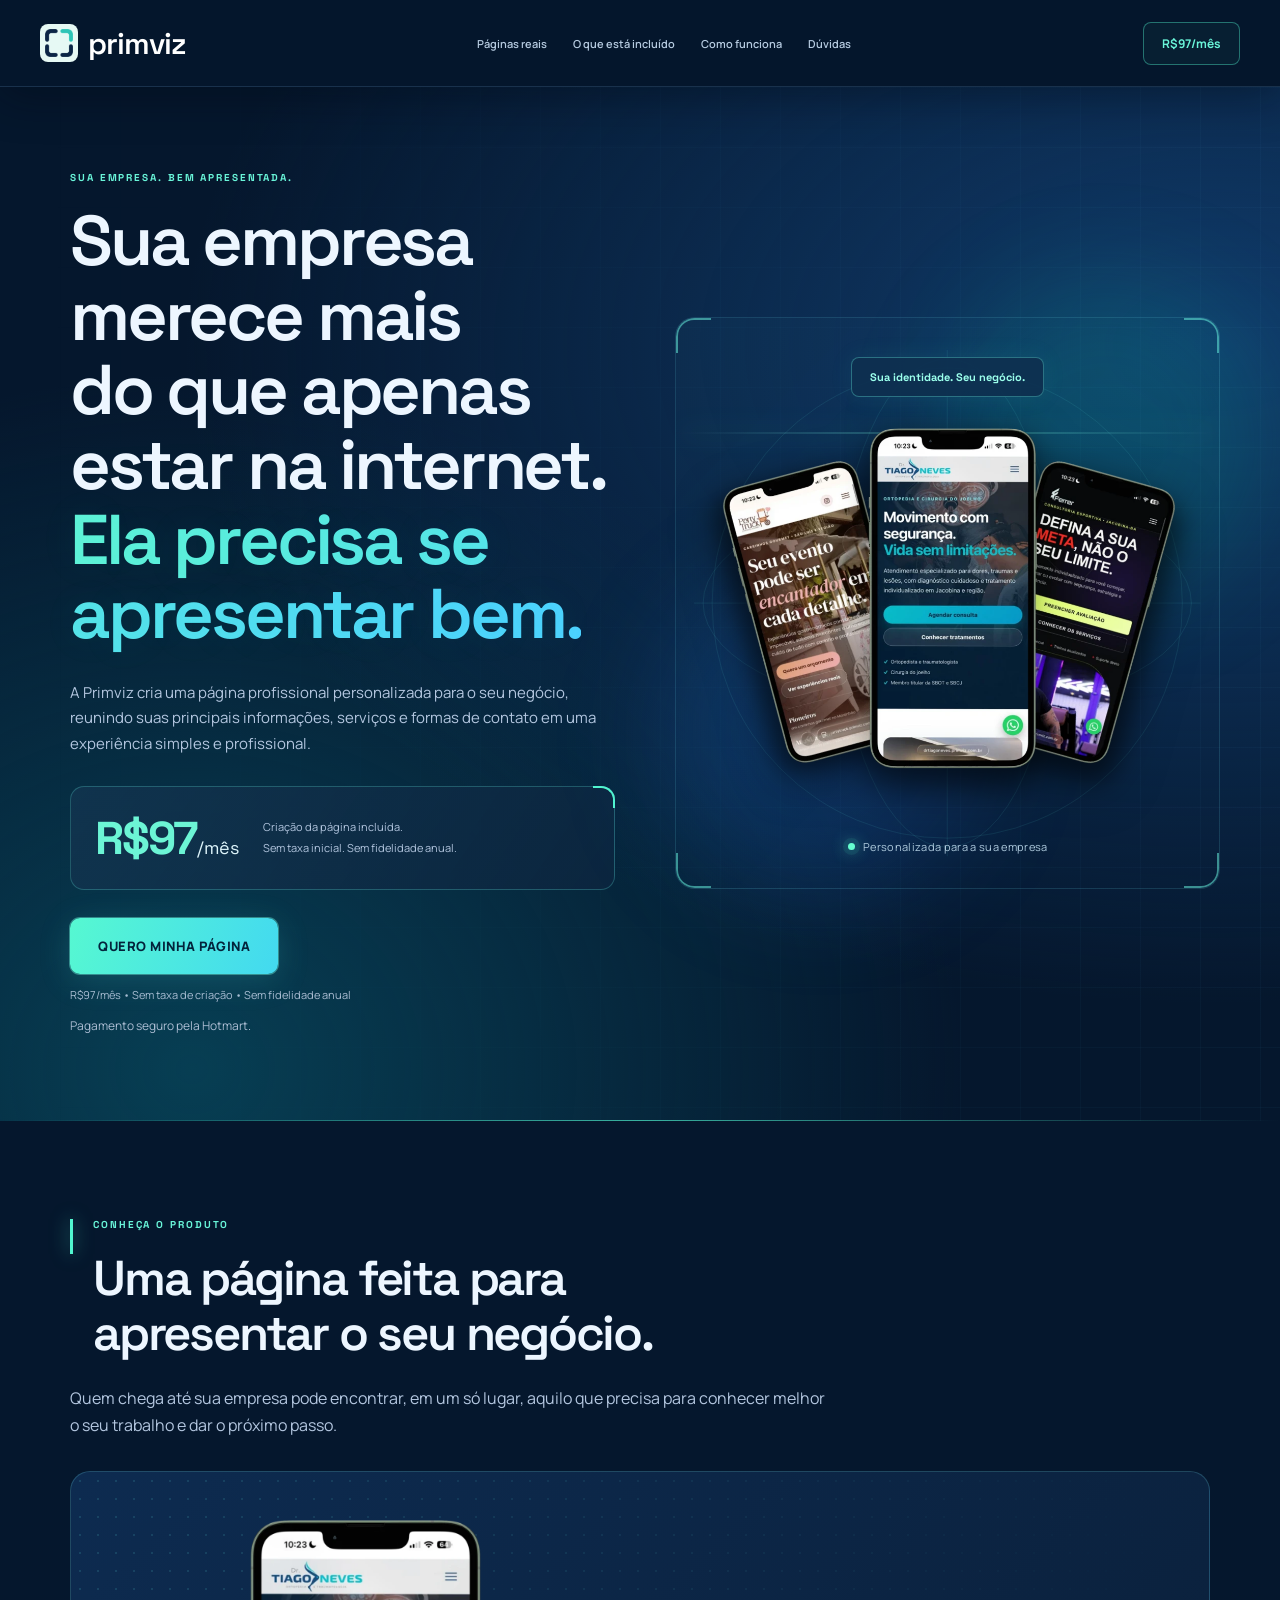
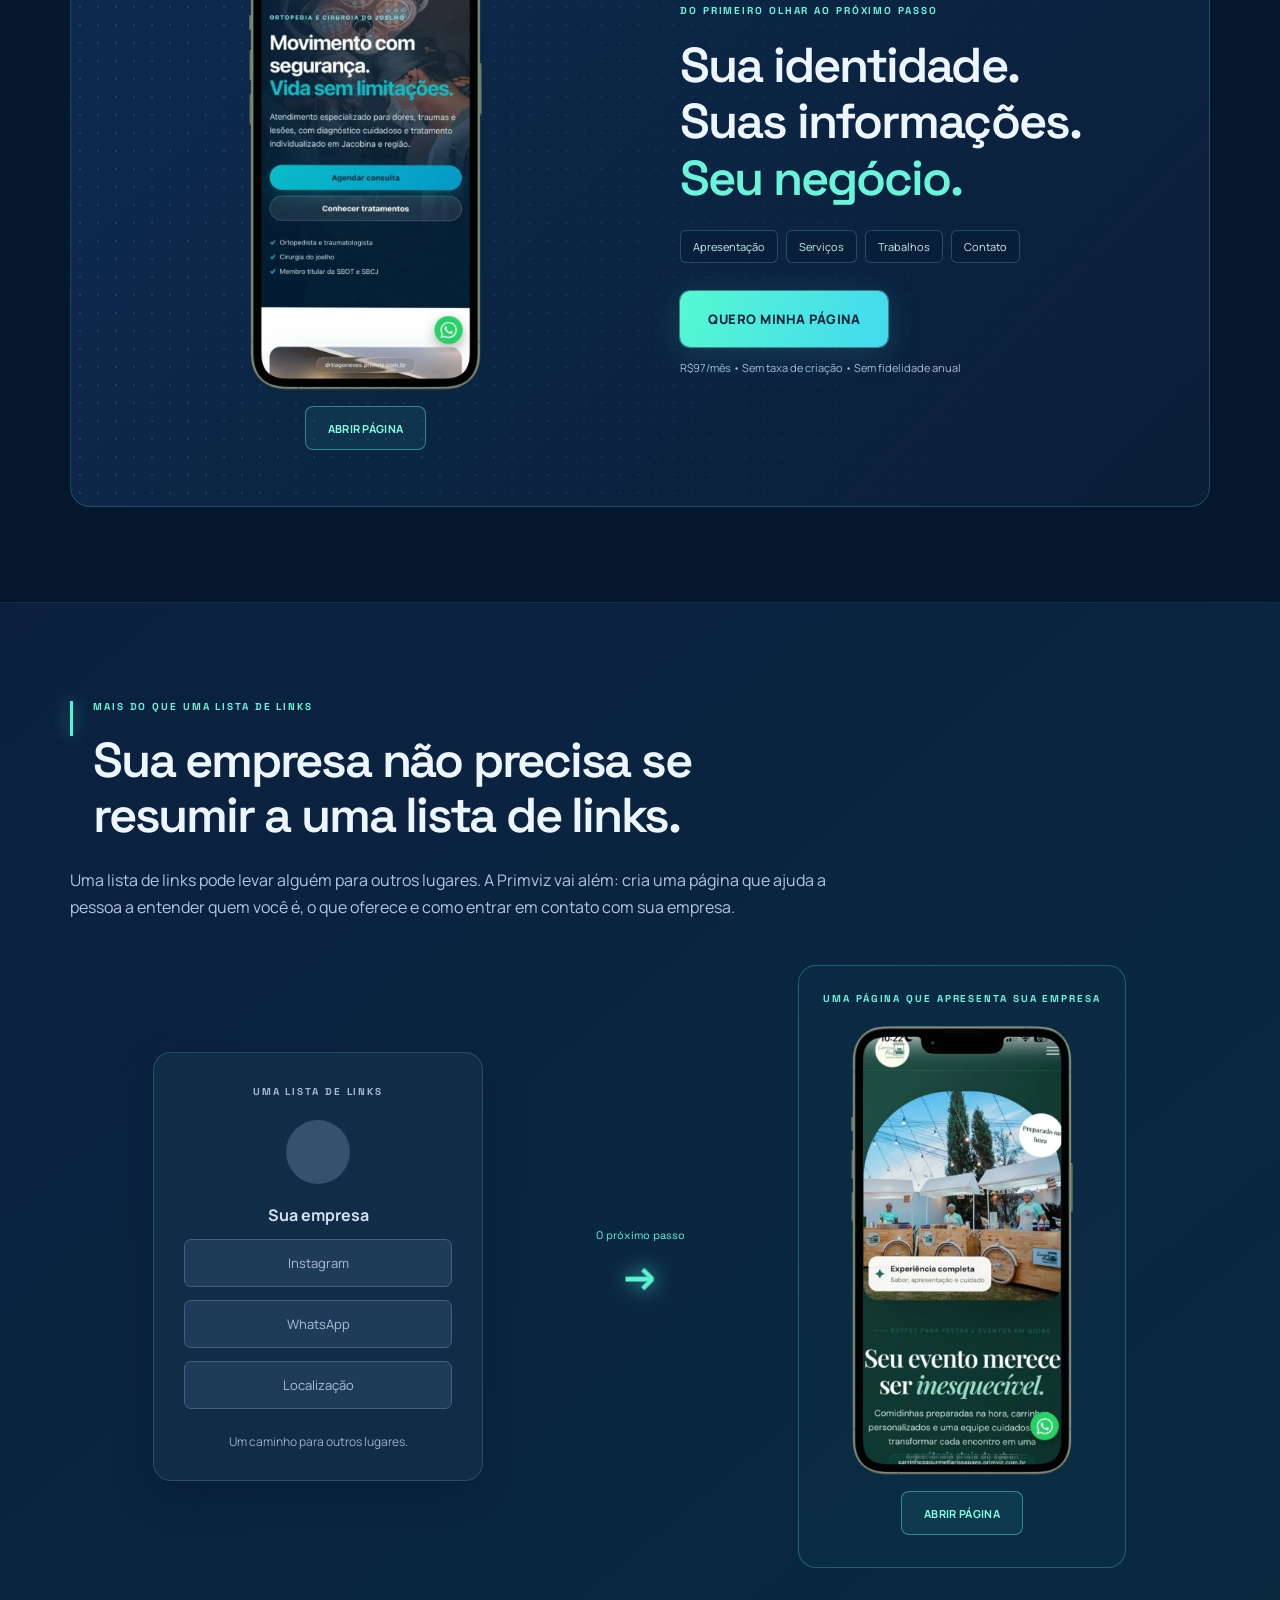
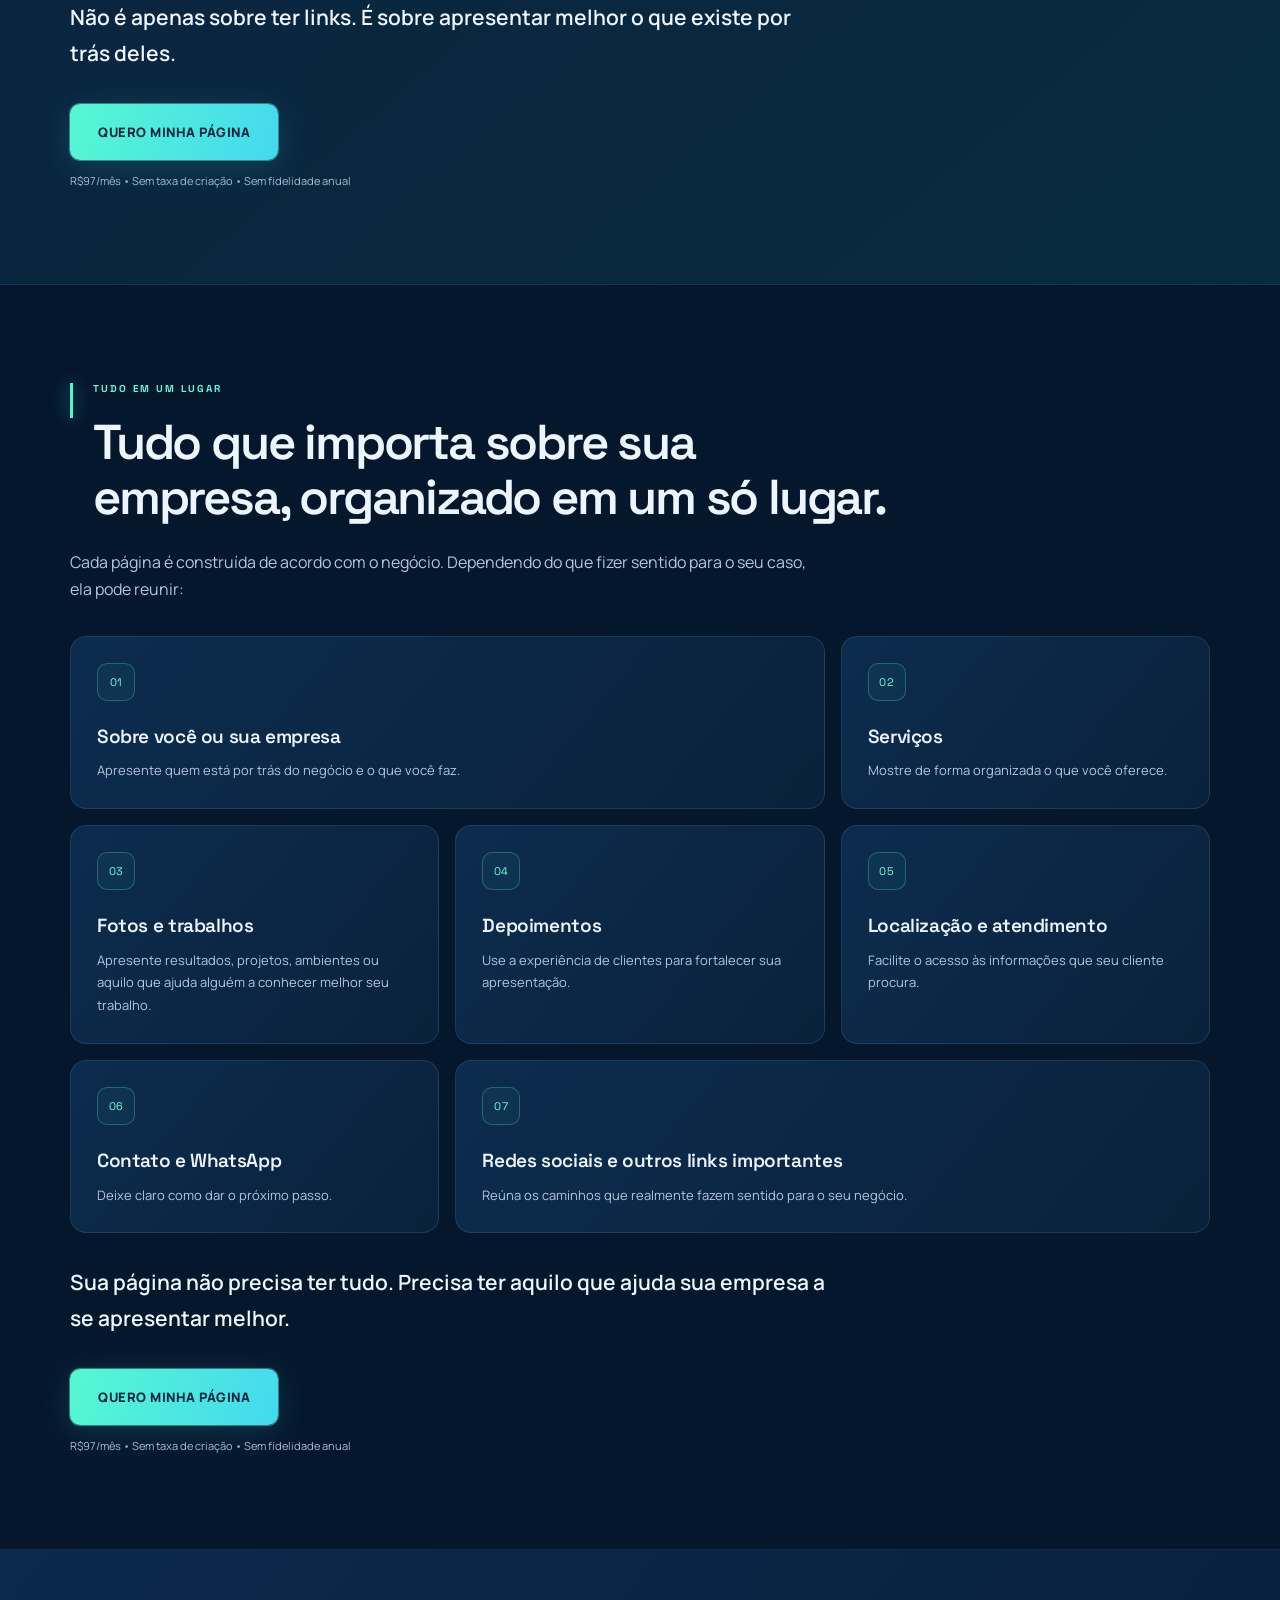
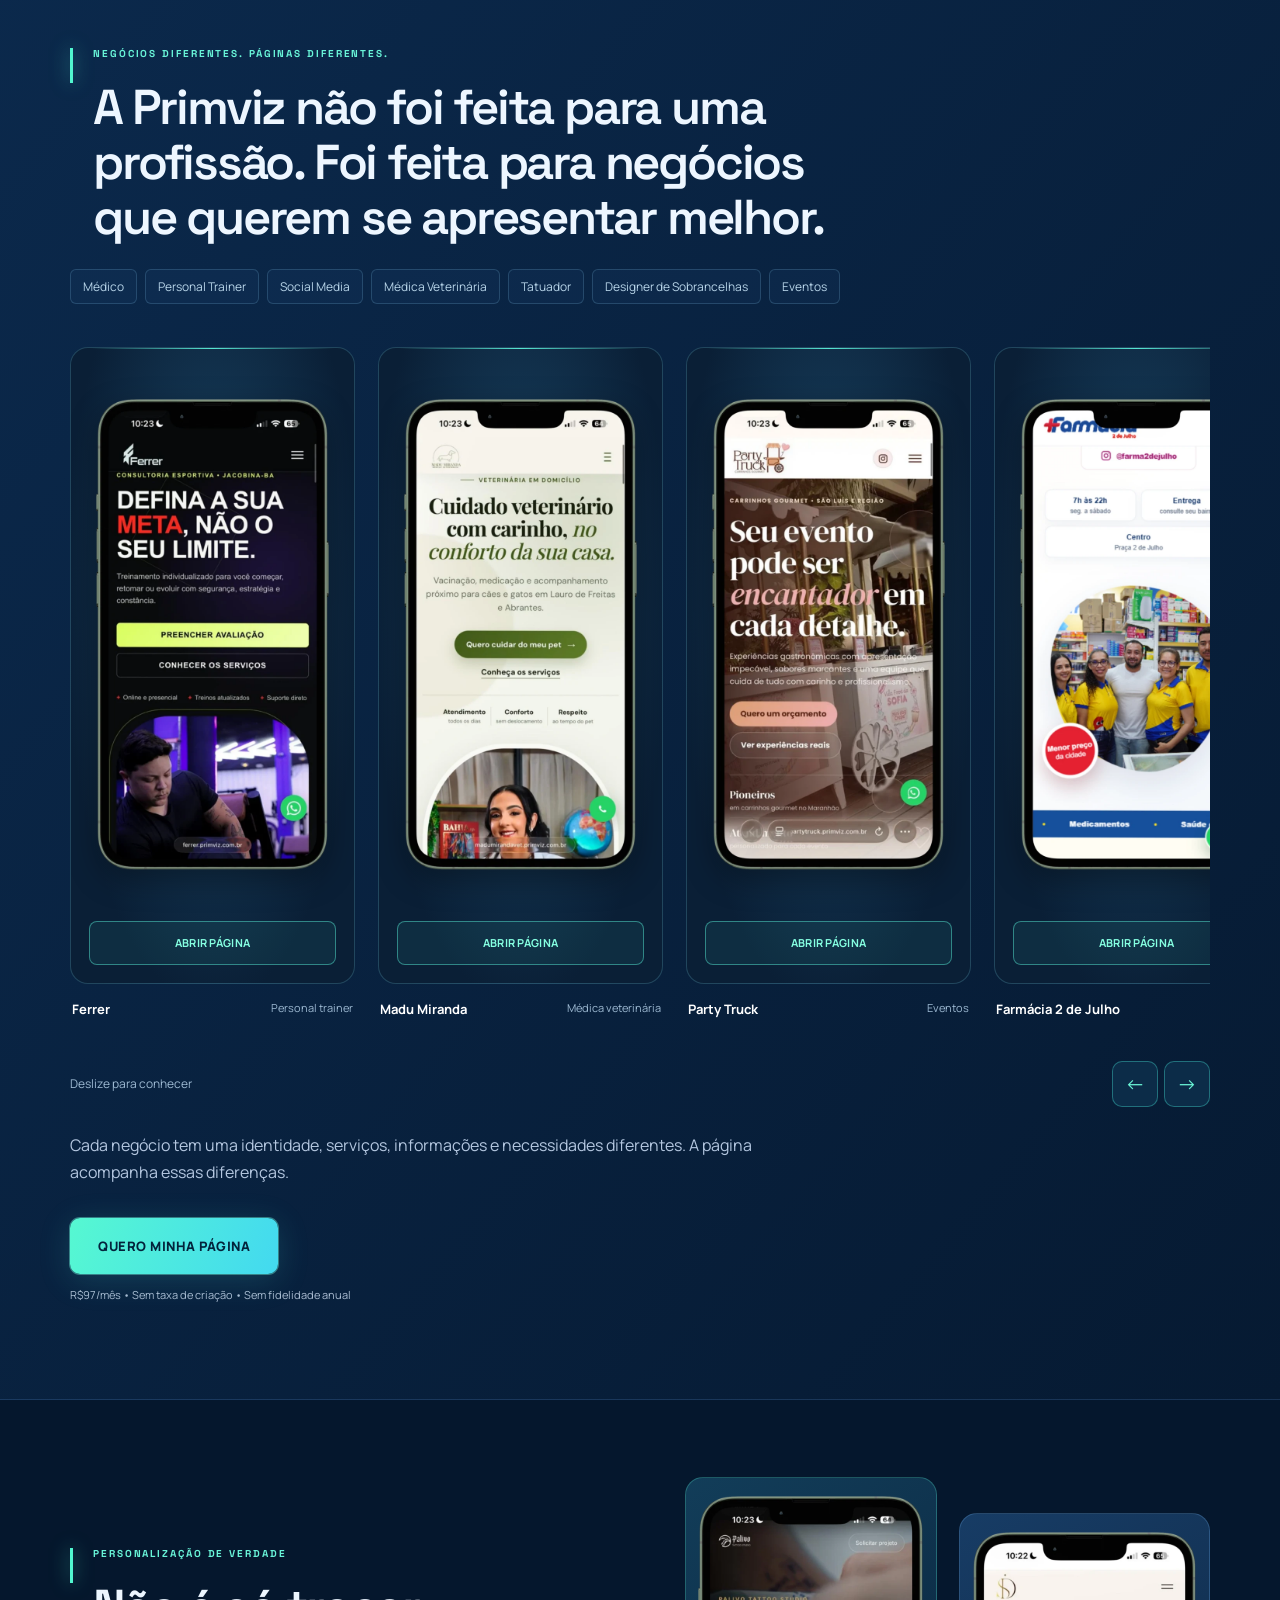
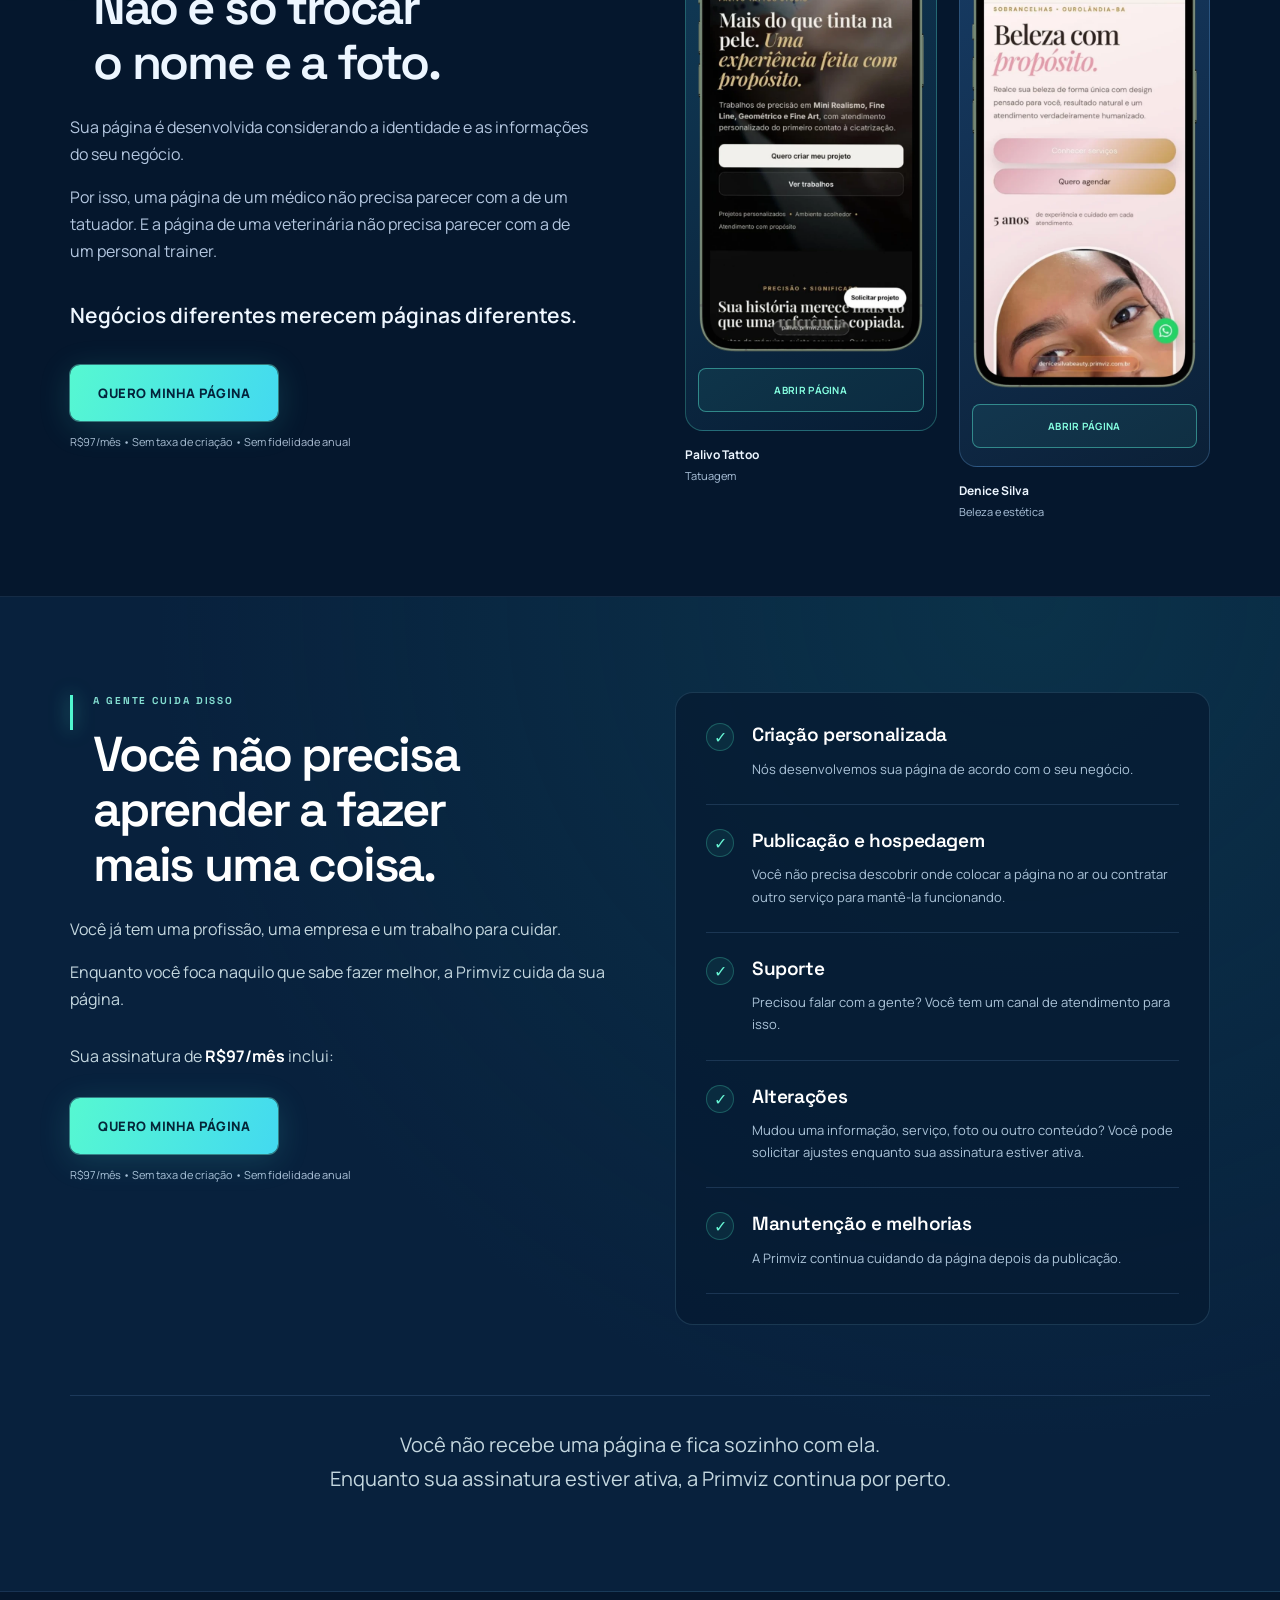
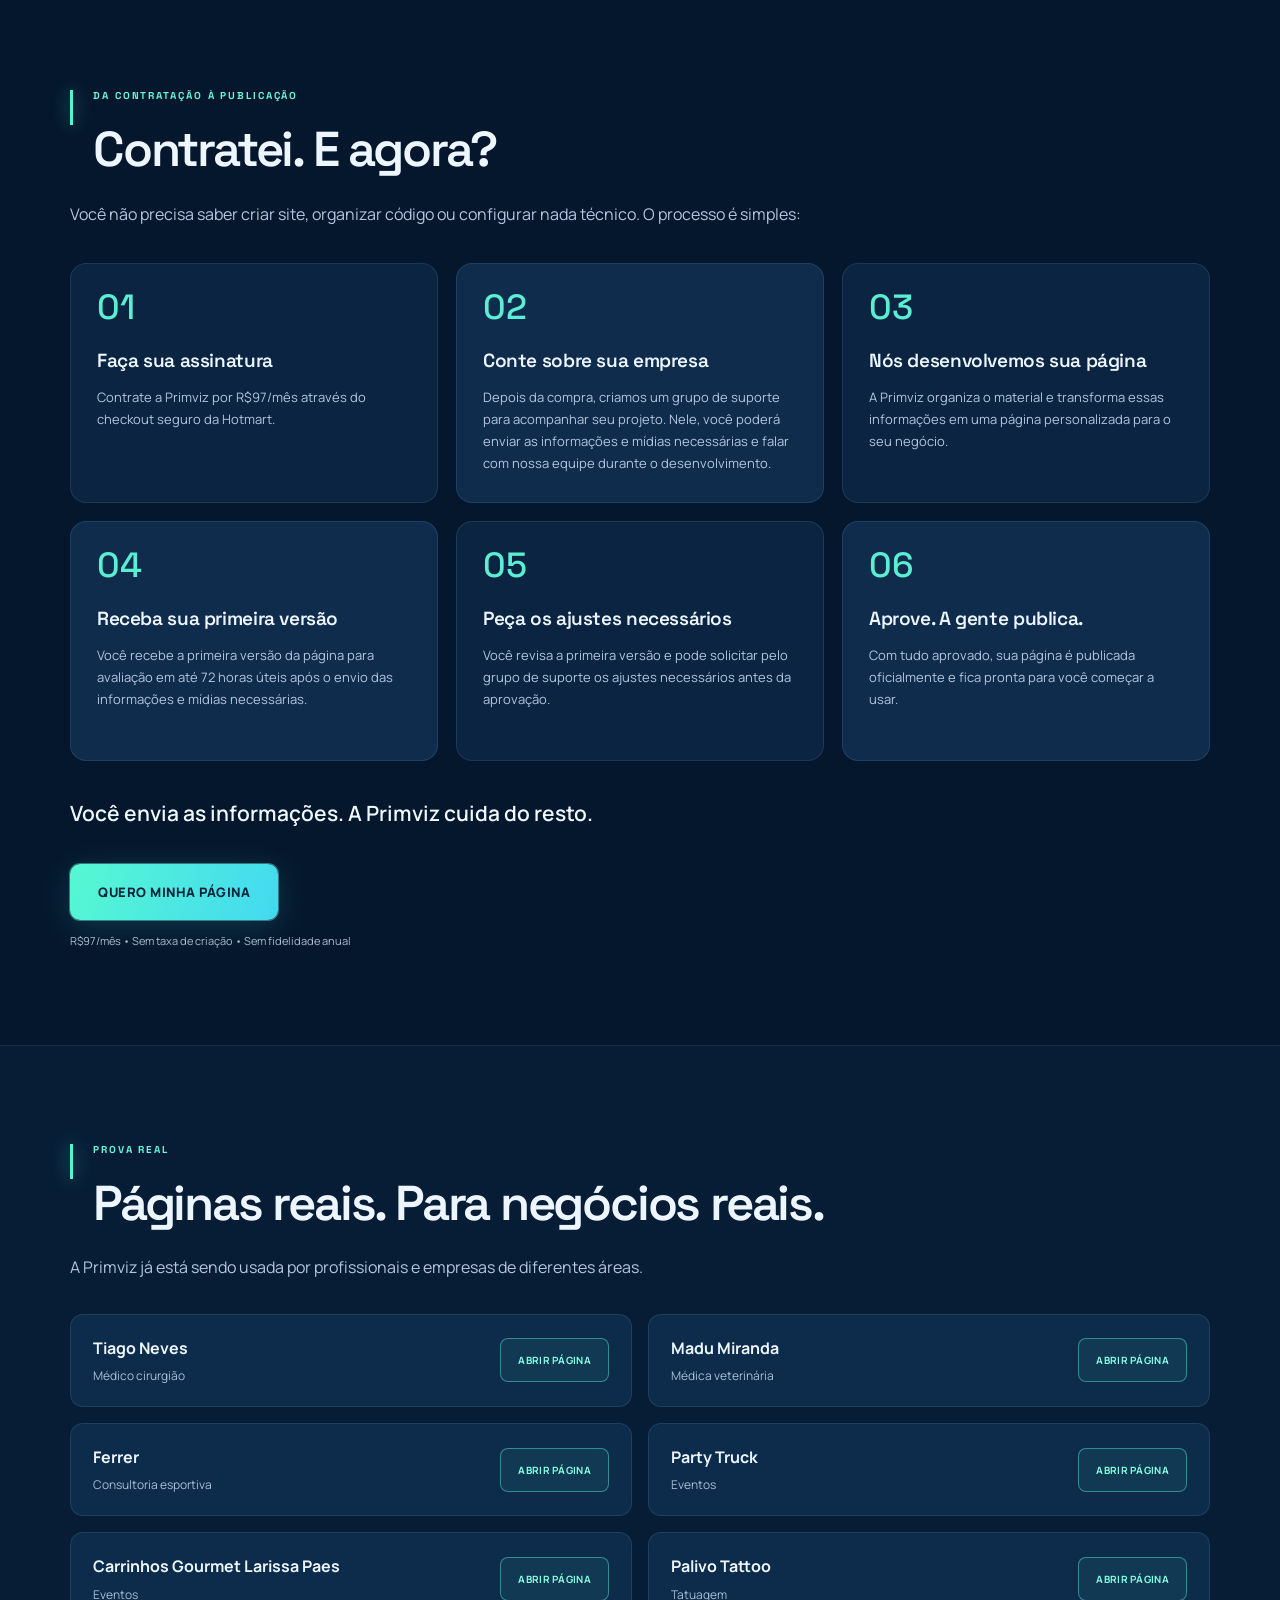
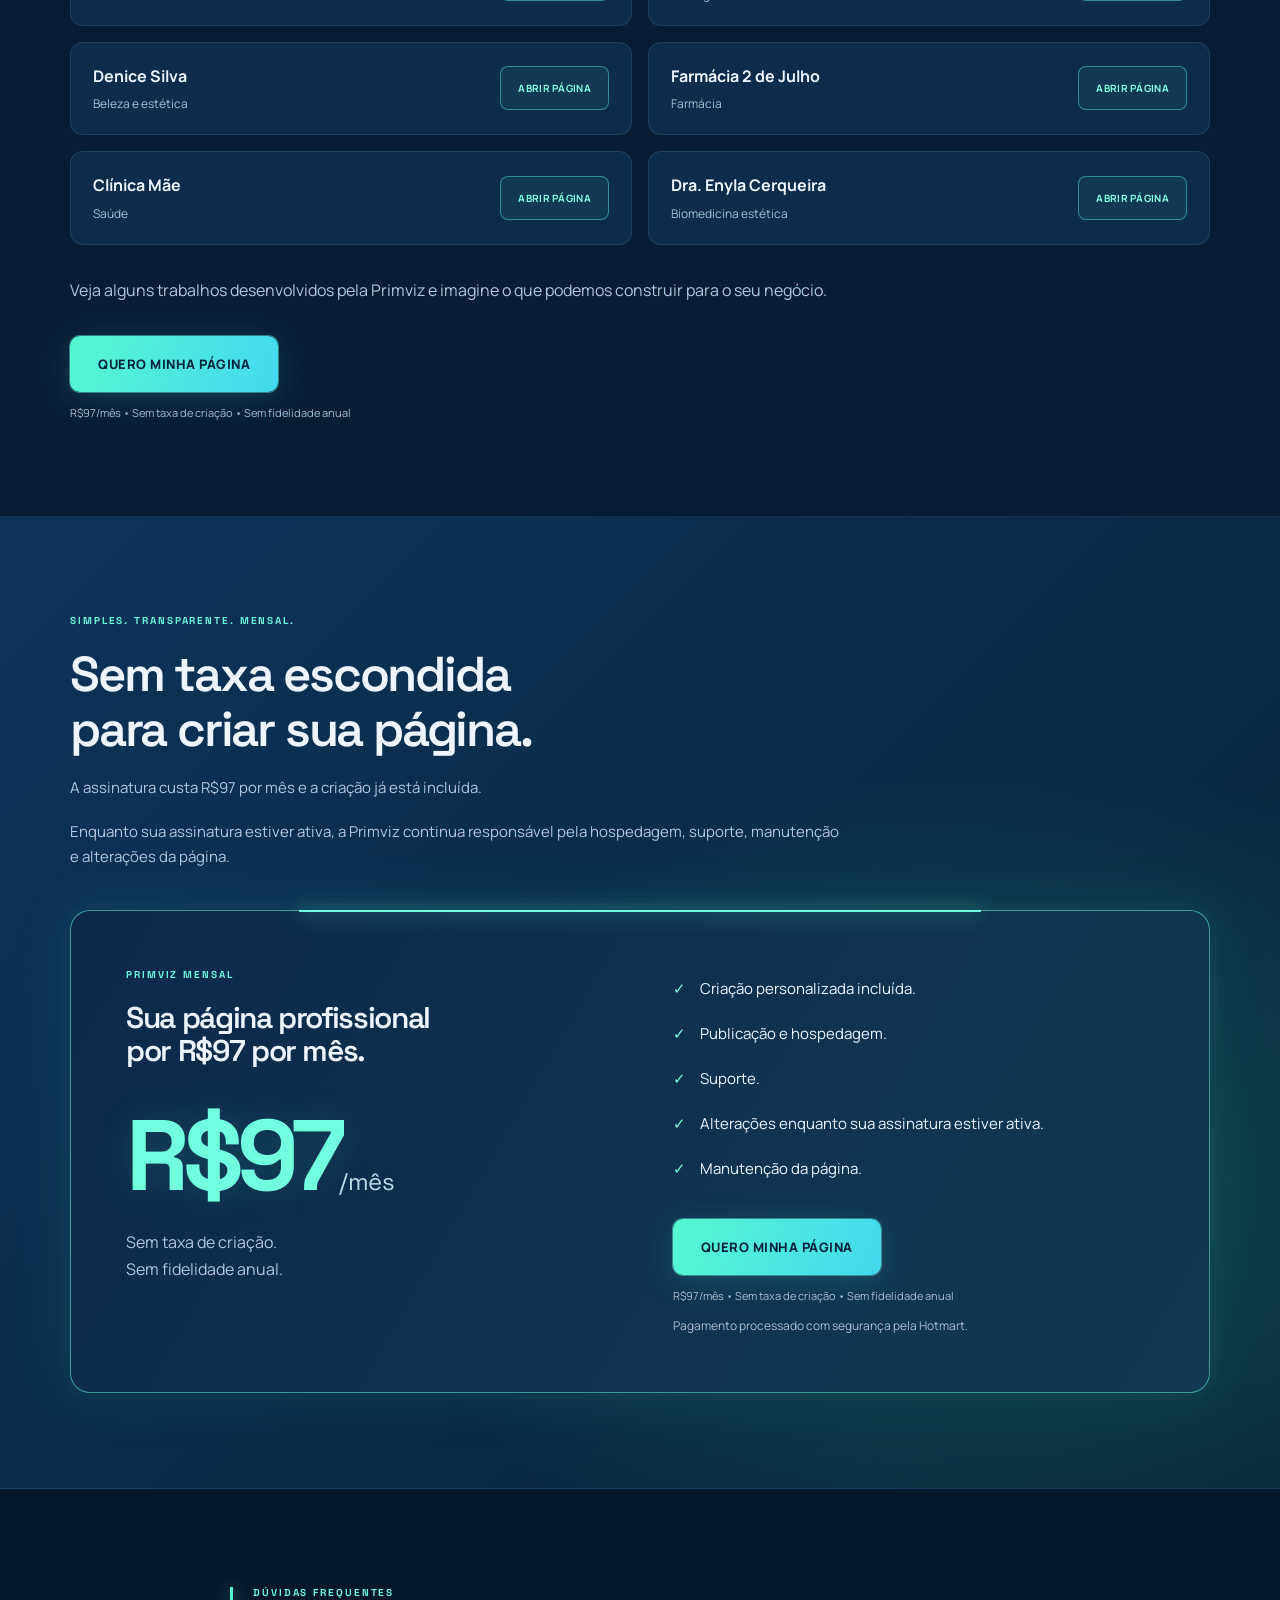
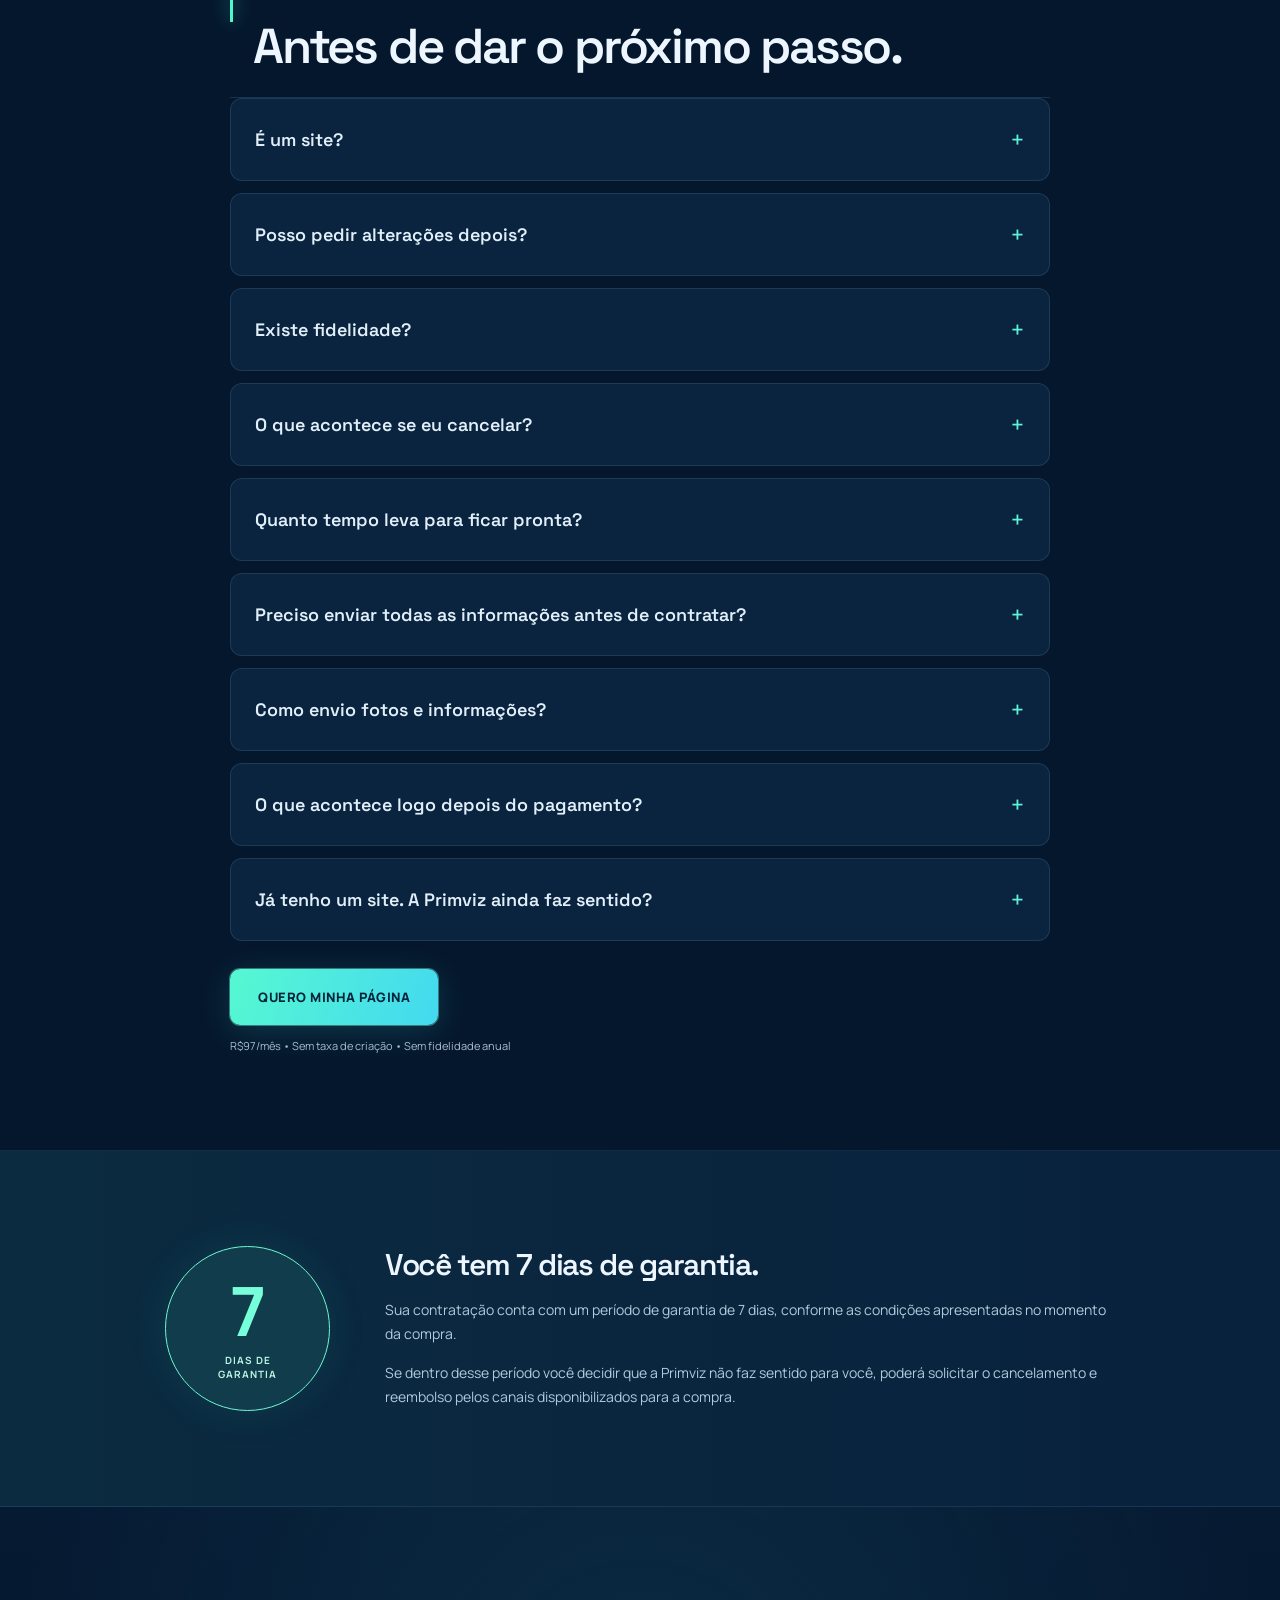
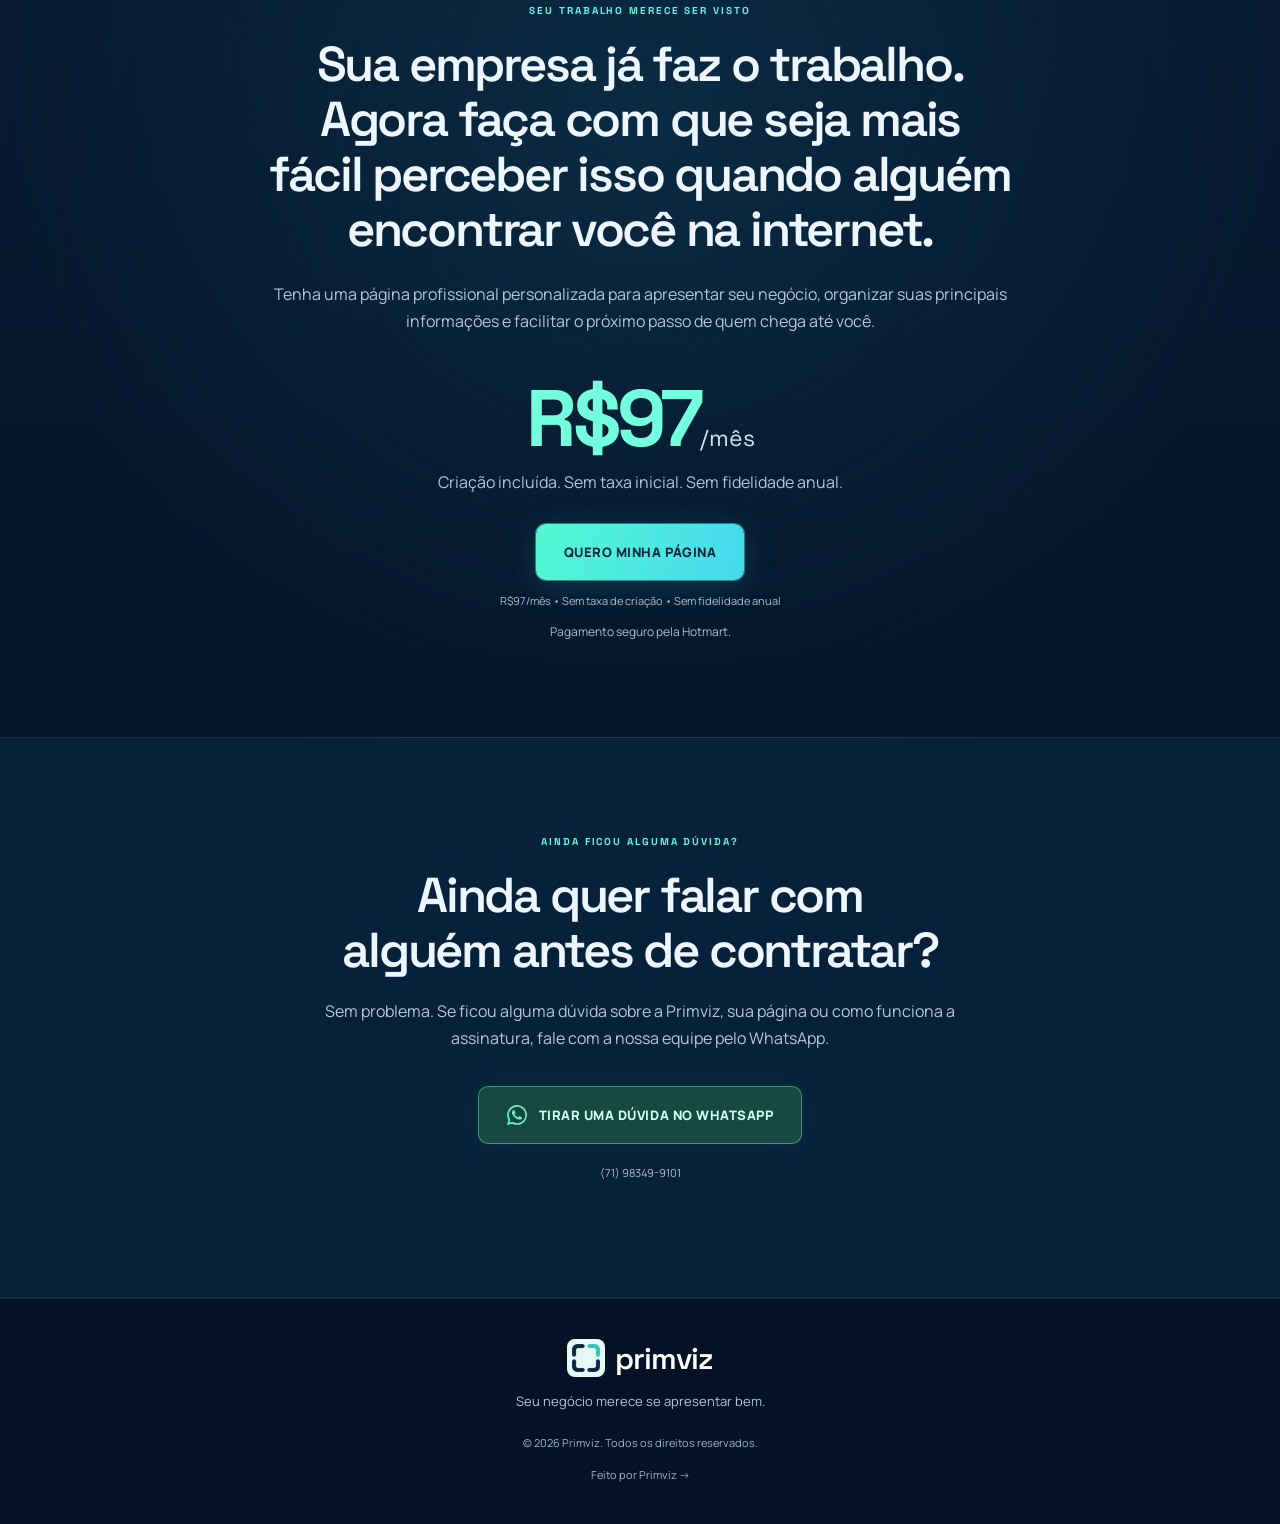
==== commit e7c681fd: "PAGINA DE VENDAS 2" ====
--- a/index.html
+++ b/index.html
@@ -1,205 +1,18 @@
-<!doctype html>
-<html lang="pt-BR">
-<head>
-  <meta charset="utf-8" />
-  <meta name="viewport" content="width=device-width, initial-scale=1" />
-  <meta name="theme-color" content="#0d2d52" />
-  <meta name="description" content="Página temporária Primviz para demonstrar como pode ser a presença digital de uma empresa ou profissional." />
-  <title>Primviz | Imagine sua empresa aqui</title>
-  <link rel="icon" href="assets/images/icone-primviz.png" />
-  <link rel="preconnect" href="https://cdnjs.cloudflare.com" />
-  <link rel="stylesheet" href="https://cdnjs.cloudflare.com/ajax/libs/font-awesome/6.7.2/css/all.min.css" />
-  <link rel="stylesheet" href="assets/css/style.css" />
-</head>
-<body>
-  <div class="noise" aria-hidden="true"></div>
-
-  <header class="site-header">
-    <a class="brand" href="#inicio" aria-label="Primviz, voltar ao início">
-      <img src="assets/images/logo-primviz.png" alt="Primviz" />
-    </a>
-    <nav class="nav" aria-label="Navegação principal">
-      <a href="#imagine">Imagine</a>
-      <a href="#sua-pagina">Sua página</a>
-      <a href="#contato">Demonstração</a>
-    </nav>
-    <a class="icon-button" href="https://www.instagram.com/primviz/" target="_blank" rel="noopener noreferrer" aria-label="Instagram da Primviz">
-      <i class="fa-brands fa-instagram"></i>
-    </a>
-  </header>
-
-  <main>
-    <section class="hero" id="inicio">
-      <div class="hero-orb orb-a" aria-hidden="true"></div>
-      <div class="hero-orb orb-b" aria-hidden="true"></div>
-      <div class="floating-mark mark-one" aria-hidden="true"><img src="assets/images/icone-primviz.png" alt="" /></div>
-      <div class="floating-mark mark-two" aria-hidden="true"><img src="assets/images/icone-primviz.png" alt="" /></div>
-
-      <div class="hero-copy reveal">
-        <span class="eyebrow"><span class="pulse"></span> Esta é uma página teste da Primviz</span>
-        <h1>Agora imagine a <span>sua empresa aqui.</span></h1>
-        <p>Esta página existe para hospedar temporariamente alguns dos nossos projetos e demonstrações. Mas já que você chegou até aqui, aproveite para imaginar como seria ter uma página feita especialmente para organizar as informações da sua empresa e facilitar a experiência de quem encontra você pela internet.</p>
-
-        <div class="hero-actions">
-          <a class="btn btn-primary" href="#imagine">Quero imaginar minha página <i class="fa-solid fa-arrow-down"></i></a>
-          <a class="btn btn-ghost" href="https://www.instagram.com/primviz/" target="_blank" rel="noopener noreferrer"><i class="fa-brands fa-instagram"></i> Ver a Primviz</a>
-        </div>
-
-        <div class="mini-proof">
-          <div><strong>Claro</strong><span>informações organizadas</span></div>
-          <div><strong>Bonito</strong><span>identidade da sua marca</span></div>
-          <div><strong>Fácil</strong><span>contato sem complicação</span></div>
-        </div>
-      </div>
-
-      <div class="hero-showcase reveal" aria-label="Exemplo visual de uma página criada pela Primviz">
-        <div class="browser-card tilt-card">
-          <div class="browser-top"><span></span><span></span><span></span><small>suaempresa.com.br</small></div>
-          <div class="mock-page">
-            <div class="mock-nav"><div class="mock-logo"></div><div class="mock-links"></div></div>
-            <div class="mock-hero">
-              <div class="mock-copy">
-                <i></i><b></b><b></b><em></em>
-              </div>
-              <div class="mock-visual"><img src="assets/images/icone-primviz.png" alt="" /></div>
-            </div>
-            <div class="mock-cards"><span></span><span></span><span></span></div>
-          </div>
-        </div>
-        <div class="floating-chip chip-one"><i class="fa-solid fa-mobile-screen-button"></i> Feito para celular</div>
-        <div class="floating-chip chip-two"><i class="fa-solid fa-wand-magic-sparkles"></i> Com a sua identidade</div>
-      </div>
-    </section>
-
-    <div class="marquee" aria-hidden="true">
-      <div class="marquee-track">
-        <span>Imagine seus serviços aqui</span><i></i><span>Imagine seu portfólio aqui</span><i></i><span>Imagine seus clientes encontrando tudo fácil</span><i></i><span>Imagine sua marca mais profissional</span><i></i>
-        <span>Imagine seus serviços aqui</span><i></i><span>Imagine seu portfólio aqui</span><i></i><span>Imagine seus clientes encontrando tudo fácil</span><i></i><span>Imagine sua marca mais profissional</span><i></i>
-      </div>
-    </div>
-
-    <section class="section light-section" id="imagine">
-      <div class="section-heading reveal">
-        <span class="eyebrow dark">Pense na experiência do seu cliente</span>
-        <h2>Em vez de procurar informações em vários lugares, ele encontra <span>tudo em um só espaço.</span></h2>
-        <p>Seu site pode reunir as principais informações do seu negócio de forma clara, bonita e fácil de navegar. A ideia é fazer quem chega pela internet entender rapidamente quem você é, o que oferece e como entrar em contato.</p>
-      </div>
-
-      <div class="context-strip reveal">
-        <span>Aqui poderiam estar os seus serviços.</span>
-        <i class="fa-solid fa-arrow-down"></i>
-      </div>
-
-      <div class="feature-grid">
-        <article class="feature-card reveal"><span class="feature-number">01</span><i class="fa-solid fa-briefcase"></i><h3>Seus serviços</h3><p>Apresente de forma organizada o que você faz e quais soluções oferece.</p></article>
-        <article class="feature-card reveal"><span class="feature-number">02</span><i class="fa-solid fa-images"></i><h3>Seu portfólio</h3><p>Mostre resultados, trabalhos, ambiente, produtos ou projetos reais.</p></article>
-        <article class="feature-card reveal"><span class="feature-number">03</span><i class="fa-solid fa-star"></i><h3>Sua prova social</h3><p>Avaliações e depoimentos ajudam quem ainda não conhece você a confiar.</p></article>
-        <article class="feature-card reveal"><span class="feature-number">04</span><i class="fa-solid fa-location-dot"></i><h3>Contato e localização</h3><p>Deixe simples encontrar seu WhatsApp, Instagram, endereço e próximos passos.</p></article>
-      </div>
-
-      <div class="center-cta reveal"><a class="btn btn-dark" href="#sua-pagina">E como seria a minha? <i class="fa-solid fa-arrow-down"></i></a></div>
-    </section>
-
-    <section class="section dark-section" id="sua-pagina">
-      <div class="texture-lines" aria-hidden="true"></div>
-      <div class="floating-mark section-mark" aria-hidden="true"><img src="assets/images/icone-primviz.png" alt="" /></div>
-
-      <div class="section-heading reveal">
-        <span class="eyebrow">Não precisa ser igual a esta</span>
-        <h2>A sua página pode ter a <span>sua cara.</span></h2>
-        <p class="dark-copy">Cores, textos, fotos, estrutura, seções e movimentos podem ser pensados de acordo com o seu segmento, sua identidade e o objetivo do seu negócio.</p>
-      </div>
-
-      <div class="process-wrap">
-        <article class="process-step reveal"><strong>01</strong><div><h3>Organizamos o que importa</h3><p>Serviços, diferenciais, resultados, localização, redes sociais e informações essenciais.</p></div></article>
-        <article class="process-step reveal"><strong>02</strong><div><h3>Damos identidade à página</h3><p>O visual acompanha sua marca para que o site pareça realmente parte da sua empresa.</p></div></article>
-        <article class="process-step reveal"><strong>03</strong><div><h3>Facilitamos o próximo passo</h3><p>Quem visita encontra um caminho simples para pedir orçamento, agendar ou falar com você.</p></div></article>
-      </div>
-
-      <div class="context-strip context-strip-dark reveal">
-        <span>E aqui seus clientes poderiam encontrar o caminho para falar com você.</span>
-        <i class="fa-solid fa-arrow-down"></i>
-      </div>
-
-      <div class="quote-card reveal">
-        <img src="assets/images/icone-primviz.png" alt="Ícone Primviz" />
-        <p>“Sua primeira impressão também acontece no digital.”</p>
-      </div>
-    </section>
-
-    <section class="section form-section" id="contato">
-      <div class="form-shell reveal">
-        <div class="form-copy">
-          <span class="eyebrow dark">Agora imagine a sua versão</span>
-          <h2>Como poderia ser a página da <span>sua empresa?</span></h2>
-          <p>Este formulário faz parte da demonstração. Ele não envia nenhuma informação, mas mostra como podemos criar uma experiência de contato simples e organizada para o seu cliente.</p>
-          <a href="https://www.instagram.com/primviz/" target="_blank" rel="noopener noreferrer" class="insta-line">
-            <i class="fa-brands fa-instagram"></i>
-            <span>@primviz</span>
-            <small>Veja mais projetos e acompanhe nosso trabalho</small>
-          </a>
-        </div>
-
-        <form class="demo-form" id="demoForm" novalidate>
-          <label>Seu nome
-            <input type="text" name="nome" placeholder="Como podemos te chamar?" required />
-          </label>
-
-          <label>Empresa ou profissão
-            <input type="text" name="empresa" placeholder="Ex.: Clínica, salão, advogado, loja..." required />
-          </label>
-
-          <label>Instagram
-            <input type="text" name="instagram" placeholder="@seuperfil" />
-          </label>
-
-          <label>WhatsApp
-            <input type="tel" name="whatsapp" placeholder="(00) 00000-0000" />
-          </label>
-
-          <label>O que você gostaria de apresentar no seu site?
-            <select name="objetivo" required>
-              <option value="">Escolha uma opção</option>
-              <option>Serviços e informações principais</option>
-              <option>Portfólio e resultados</option>
-              <option>Agendamentos e contatos</option>
-              <option>Produtos e catálogo</option>
-              <option>Minha empresa de forma geral</option>
-            </select>
-          </label>
-
-          <label>Conte um pouco da sua ideia
-            <textarea name="mensagem" rows="4" placeholder="Pode ser algo simples. Ex.: quero mostrar meus serviços, localização e facilitar o contato pelo WhatsApp."></textarea>
-          </label>
-
-          <button class="btn btn-primary form-submit" type="submit">Testar formulário <i class="fa-solid fa-paper-plane"></i></button>
-          <small class="form-note"><i class="fa-solid fa-lock"></i> Demonstração apenas. Nenhum dado é enviado.</small>
-        </form>
-      </div>
-    </section>
-
-    <section class="closing-cta">
-      <div class="closing-glow" aria-hidden="true"></div>
-      <img src="assets/images/icone-primviz.png" alt="" aria-hidden="true" />
-      <span class="eyebrow">Primviz</span>
-      <h2>Esta página é só um exemplo.<br><span>A sua pode contar a sua história.</span></h2>
-      <p>Uma página feita para organizar sua presença digital e facilitar a experiência de quem chega até você.</p>
-      <a class="btn btn-primary" href="https://www.instagram.com/primviz/" target="_blank" rel="noopener noreferrer"><i class="fa-brands fa-instagram"></i> Conhecer a Primviz</a>
-    </section>
-  </main>
-
-  <footer>
-    <img src="assets/images/logo-primviz.png" alt="Primviz" />
-    <p>Solução para sua primeira impressão digital.</p>
-    <a href="https://www.instagram.com/primviz/" target="_blank" rel="noopener noreferrer" aria-label="Instagram Primviz"><i class="fa-brands fa-instagram"></i></a>
-  </footer>
-
-  <div class="toast" id="toast" role="status" aria-live="polite">
-    <i class="fa-solid fa-circle-check"></i>
-    <div><strong>É assim que funciona</strong><span>Em um projeto real, essa ação poderia levar seu cliente ao WhatsApp, agendamento ou outro canal.</span></div>
-    <button type="button" aria-label="Fechar aviso">×</button>
-  </div>
-
-  <script src="assets/js/script.js" defer></script>
-</body>
-</html>
+<!doctype html><html lang="pt-BR"><head><meta charset="utf-8"><meta name="viewport" content="width=device-width,initial-scale=1"><meta name="theme-color" content="#05172d"><title>Primviz | Sua página profissional por R$97/mês</title><meta name="description" content="Uma página personalizada para apresentar seu negócio. Criação, hospedagem, suporte e alterações por R$97/mês. Sem taxa inicial e sem fidelidade anual."><meta property="og:title" content="Sua empresa merece se apresentar bem | Primviz"><meta property="og:description" content="Página profissional personalizada por R$97/mês. Criação incluída, sem taxa inicial e sem fidelidade anual."><meta property="og:type" content="website"><meta property="og:locale" content="pt_BR"><link rel="canonical" href="https://primviz.com.br/"><meta property="og:url" content="https://primviz.com.br/"><meta name="twitter:card" content="summary"><link rel="icon" href="favicon.png"><link rel="preconnect" href="https://fonts.googleapis.com"><link rel="preconnect" href="https://fonts.gstatic.com" crossorigin><link href="https://fonts.googleapis.com/css2?family=Manrope:wght@400;500;600;700;800&family=Space+Grotesk:wght@400;500;600;700&display=swap" rel="stylesheet"><link rel="stylesheet" href="assets/style.css"><link rel="stylesheet" href="assets/neon.css"><script src="assets/script.js" defer></script>
+<!-- Meta Pixel -->
+<script>!function(f,b,e,v,n,t,s){if(f.fbq)return;n=f.fbq=function(){n.callMethod?n.callMethod.apply(n,arguments):n.queue.push(arguments)};if(!f._fbq)f._fbq=n;n.push=n;n.loaded=!0;n.version='2.0';n.queue=[];t=b.createElement(e);t.async=!0;t.src=v;s=b.getElementsByTagName(e)[0];s.parentNode.insertBefore(t,s)}(window,document,'script','https://connect.facebook.net/en_US/fbevents.js');fbq('init','1395824749322064');fbq('track','PageView');</script>
+<!-- Google Analytics -->
+<script async src="https://www.googletagmanager.com/gtag/js?id=G-XXPLRF9T9N"></script><script>window.dataLayer=window.dataLayer||[];function gtag(){dataLayer.push(arguments);}gtag('js',new Date());gtag('config','G-XXPLRF9T9N');</script>
+<script type="application/ld+json">{"@context": "https://schema.org", "@type": "Service", "name": "Primviz Mensal", "serviceType": "Criação e manutenção de página profissional personalizada", "provider": {"@type": "Organization", "name": "Primviz"}, "offers": {"@type": "Offer", "price": "97", "priceCurrency": "BRL", "url": "https://pay.hotmart.com/E107558886P", "description": "Assinatura mensal. Criação incluída e sem fidelidade anual."}}</script></head><body><noscript><img height="1" width="1" style="display:none" src="https://www.facebook.com/tr?id=1395824749322064&amp;ev=PageView&amp;noscript=1" alt=""></noscript><a class="skip" href="#conteudo">Ir para o conteúdo</a><header><div class="nav-wrap"><a class="brand" href="#inicio" aria-label="Primviz, início"><img src="assets/images/marca.png" width="160" height="160" alt=""><span>primviz</span></a><button id="menu-toggle" aria-expanded="false" aria-controls="navigation" aria-label="Abrir menu"><span></span><span></span></button><nav id="navigation" aria-label="Menu principal"><a href="#paginas">Páginas reais</a><a href="#incluido">O que está incluído</a><a href="#como-funciona">Como funciona</a><a href="#duvidas">Dúvidas</a></nav><a class="nav-cta" href="#oferta">R$97/mês</a></div></header><main id="conteudo"><section class="hero" id="inicio"><div class="hero-glow" aria-hidden="true"></div><div class="container hero-grid"><div class="hero-copy"><span class="eyebrow">SUA EMPRESA. BEM APRESENTADA.</span><h1>Sua empresa merece mais do que apenas estar na internet. <span>Ela precisa se apresentar bem.</span></h1><p class="lead">A Primviz cria uma página profissional personalizada para o seu negócio, reunindo suas principais informações, serviços e formas de contato em uma experiência simples e profissional.</p><div class="hero-price"><span class="price-corner" aria-hidden="true"></span><strong>R$97<span>/mês</span></strong><p>Criação da página incluída.<br>Sem taxa inicial. Sem fidelidade anual.</p></div><div class="conversion"><a class="button checkout" href="https://pay.hotmart.com/E107558886P" target="_blank" rel="noopener noreferrer" data-product="Primviz Mensal" data-position="hero">QUERO MINHA PÁGINA</a><p class="micro">R$97/mês • Sem taxa de criação • Sem fidelidade anual</p></div><p class="secure">Pagamento seguro pela Hotmart.</p></div><div class="hero-visual"><div class="tech-frame" aria-hidden="true"><i></i><i></i><i></i><i></i><svg class="tech-orbits" viewBox="0 0 600 600"><circle cx="300" cy="300" r="260"/><ellipse cx="300" cy="300" rx="270" ry="120"/><ellipse cx="300" cy="300" rx="120" ry="270"/><path d="M20 300h560M300 20v560"/></svg><div class="scanner"></div></div><div class="orbit orbit-one" aria-hidden="true"></div><div class="orbit orbit-two" aria-hidden="true"></div><span class="floating-note">Sua identidade. Seu negócio.</span><img class="hero-product" src="assets/images/paginas.webp" width="1000" height="783" fetchpriority="high" alt="Três páginas reais Primviz: Party Truck, Tiago Neves e Ferrer"><div class="visual-footer"><span class="live-dot"></span>Personalizada para a sua empresa</div></div></div></section>
+<section class="section" id="produto"><div class="container"><div class="section-head"><span class="eyebrow">CONHEÇA O PRODUTO</span><h2>Uma página feita para apresentar o seu negócio.</h2></div><p class="intro">Quem chega até sua empresa pode encontrar, em um só lugar, aquilo que precisa para conhecer melhor o seu trabalho e dar o próximo passo.</p><div class="product-showcase"><div class="showcase-mesh" aria-hidden="true"></div><a class="preview-link" href="https://drtiagoneves.primviz.com.br/" target="_blank" rel="noopener noreferrer"><img id="projeto-tiago" src="assets/images/tiago.webp" width="600" height="1214" loading="lazy" alt="Página real do médico Tiago Neves"><span class="preview-action">ABRIR PÁGINA</span></a><div><span class="eyebrow">DO PRIMEIRO OLHAR AO PRÓXIMO PASSO</span><h3>Sua identidade.<br>Suas informações.<br><span>Seu negócio.</span></h3><div class="product-labels"><span>Apresentação</span><span>Serviços</span><span>Trabalhos</span><span>Contato</span></div><div class="conversion"><a class="button checkout" href="https://pay.hotmart.com/E107558886P" target="_blank" rel="noopener noreferrer" data-product="Primviz Mensal" data-position="produto">QUERO MINHA PÁGINA</a><p class="micro">R$97/mês • Sem taxa de criação • Sem fidelidade anual</p></div></div></div></div></section>
+<section class="section comparison-section"><div class="container"><div class="section-head"><span class="eyebrow">MAIS DO QUE UMA LISTA DE LINKS</span><h2>Sua empresa não precisa se resumir a uma lista de links.</h2></div><p class="intro">Uma lista de links pode levar alguém para outros lugares. A Primviz vai além: cria uma página que ajuda a pessoa a entender quem você é, o que oferece e como entrar em contato com sua empresa.</p><div class="comparison"><div class="generic-links"><span class="eyebrow">UMA LISTA DE LINKS</span><div class="avatar" aria-hidden="true"></div><strong>Sua empresa</strong><div class="sample-link">Instagram</div><div class="sample-link">WhatsApp</div><div class="sample-link">Localização</div><small>Um caminho para outros lugares.</small></div><div class="compare-transition"><span>O próximo passo</span><b aria-hidden="true">↓</b></div><div class="real-page"><span class="eyebrow">UMA PÁGINA QUE APRESENTA SUA EMPRESA</span><a class="preview-link" href="https://carrinhosgourmetlarissapaes.primviz.com.br/" target="_blank" rel="noopener noreferrer"><img id="projeto-carrinhos" src="assets/images/carrinhos.webp" width="600" height="1214" loading="lazy" alt="Página personalizada da Carrinhos Gourmet Larissa Paes"><span class="preview-action">ABRIR PÁGINA</span></a></div></div><p class="statement">Não é apenas sobre ter links. É sobre apresentar melhor o que existe por trás deles.</p><div class="conversion"><a class="button checkout" href="https://pay.hotmart.com/E107558886P" target="_blank" rel="noopener noreferrer" data-product="Primviz Mensal" data-position="comparacao">QUERO MINHA PÁGINA</a><p class="micro">R$97/mês • Sem taxa de criação • Sem fidelidade anual</p></div></div></section>
+<section class="section"><div class="container"><div class="section-head"><span class="eyebrow">TUDO EM UM LUGAR</span><h2>Tudo que importa sobre sua empresa, organizado em um só lugar.</h2></div><p class="intro">Cada página é construída de acordo com o negócio. Dependendo do que fizer sentido para o seu caso, ela pode reunir:</p><div class="features"><article class="feature"><span>01</span><div><h3>Sobre você ou sua empresa</h3><p>Apresente quem está por trás do negócio e o que você faz.</p></div></article><article class="feature"><span>02</span><div><h3>Serviços</h3><p>Mostre de forma organizada o que você oferece.</p></div></article><article class="feature"><span>03</span><div><h3>Fotos e trabalhos</h3><p>Apresente resultados, projetos, ambientes ou aquilo que ajuda alguém a conhecer melhor seu trabalho.</p></div></article><article class="feature"><span>04</span><div><h3>Depoimentos</h3><p>Use a experiência de clientes para fortalecer sua apresentação.</p></div></article><article class="feature"><span>05</span><div><h3>Localização e atendimento</h3><p>Facilite o acesso às informações que seu cliente procura.</p></div></article><article class="feature"><span>06</span><div><h3>Contato e WhatsApp</h3><p>Deixe claro como dar o próximo passo.</p></div></article><article class="feature"><span>07</span><div><h3>Redes sociais e outros links importantes</h3><p>Reúna os caminhos que realmente fazem sentido para o seu negócio.</p></div></article></div><p class="statement">Sua página não precisa ter tudo. Precisa ter aquilo que ajuda sua empresa a se apresentar melhor.</p><div class="conversion"><a class="button checkout" href="https://pay.hotmart.com/E107558886P" target="_blank" rel="noopener noreferrer" data-product="Primviz Mensal" data-position="informacoes">QUERO MINHA PÁGINA</a><p class="micro">R$97/mês • Sem taxa de criação • Sem fidelidade anual</p></div></div></section>
+<section class="section tinted" id="paginas"><div class="container"><div class="section-head"><span class="eyebrow">NEGÓCIOS DIFERENTES. PÁGINAS DIFERENTES.</span><h2>A Primviz não foi feita para uma profissão. Foi feita para negócios que querem se apresentar melhor.</h2></div><div class="professions"><span>Médico</span><span>Personal Trainer</span><span>Social Media</span><span>Médica Veterinária</span><span>Tatuador</span><span>Designer de Sobrancelhas</span><span>Eventos</span></div><div class="gallery" id="profession-gallery" tabindex="0" aria-label="Páginas reais. Deslize para ver mais"><figure class="project"><div class="project-image"><a class="preview-link" href="https://ferrer.primviz.com.br/" target="_blank" rel="noopener noreferrer"><img id="projeto-ferrer" src="assets/images/ferrer.webp" width="600" height="1214" loading="lazy" alt="Página real de Ferrer, Personal trainer, apresentada em um celular"><span class="preview-action">ABRIR PÁGINA</span></a></div><figcaption><strong>Ferrer</strong><span>Personal trainer</span></figcaption></figure><figure class="project"><div class="project-image"><a class="preview-link" href="https://madumirandavet.primviz.com.br/" target="_blank" rel="noopener noreferrer"><img id="projeto-madu" src="assets/images/madu.webp" width="600" height="1214" loading="lazy" alt="Página real de Madu Miranda, Médica veterinária, apresentada em um celular"><span class="preview-action">ABRIR PÁGINA</span></a></div><figcaption><strong>Madu Miranda</strong><span>Médica veterinária</span></figcaption></figure><figure class="project"><div class="project-image"><a class="preview-link" href="https://partytruck.primviz.com.br/" target="_blank" rel="noopener noreferrer"><img id="projeto-party" src="assets/images/party.webp" width="600" height="1214" loading="lazy" alt="Página real de Party Truck, Eventos, apresentada em um celular"><span class="preview-action">ABRIR PÁGINA</span></a></div><figcaption><strong>Party Truck</strong><span>Eventos</span></figcaption></figure><figure class="project"><div class="project-image"><a class="preview-link" href="https://farmacia2dejulho.primviz.com.br/" target="_blank" rel="noopener noreferrer"><img id="projeto-farmacia" src="assets/images/farmacia.webp" width="600" height="1214" loading="lazy" alt="Página real de Farmácia 2 de Julho, Farmácia, apresentada em um celular completo"><span class="preview-action">ABRIR PÁGINA</span></a></div><figcaption><strong>Farmácia 2 de Julho</strong><span>Farmácia</span></figcaption></figure><figure class="project"><div class="project-image"><a class="preview-link" href="https://clinicamae.primviz.com.br/" target="_blank" rel="noopener noreferrer"><img id="projeto-clinica" src="assets/images/clinica.webp" width="600" height="1214" loading="lazy" alt="Página real de Clínica Mãe, Saúde, apresentada em um celular completo"><span class="preview-action">ABRIR PÁGINA</span></a></div><figcaption><strong>Clínica Mãe</strong><span>Saúde</span></figcaption></figure><figure class="project"><div class="project-image"><a class="preview-link" href="https://www.draenylacerqueira.primviz.com.br/" target="_blank" rel="noopener noreferrer"><img id="projeto-enyla" src="assets/images/enyla.webp" width="600" height="1214" loading="lazy" alt="Página real de Dra. Enyla Cerqueira, Biomedicina estética, apresentada em um celular completo"><span class="preview-action">ABRIR PÁGINA</span></a></div><figcaption><strong>Dra. Enyla Cerqueira</strong><span>Biomedicina estética</span></figcaption></figure></div><div class="gallery-controls"><span>Deslize para conhecer</span><div><button data-carousel="profession-gallery" data-direction="-1" aria-label="Página anterior">←</button><button data-carousel="profession-gallery" data-direction="1" aria-label="Próxima página">→</button></div></div><p class="intro">Cada negócio tem uma identidade, serviços, informações e necessidades diferentes. A página acompanha essas diferenças.</p><div class="conversion"><a class="button checkout" href="https://pay.hotmart.com/E107558886P" target="_blank" rel="noopener noreferrer" data-product="Primviz Mensal" data-position="profissoes">QUERO MINHA PÁGINA</a><p class="micro">R$97/mês • Sem taxa de criação • Sem fidelidade anual</p></div></div></section>
+<section class="section"><div class="container personalization"><div><div class="section-head"><span class="eyebrow">PERSONALIZAÇÃO DE VERDADE</span><h2>Não é só trocar o nome e a foto.</h2></div><p>Sua página é desenvolvida considerando a identidade e as informações do seu negócio.</p><p>Por isso, uma página de um médico não precisa parecer com a de um tatuador. E a página de uma veterinária não precisa parecer com a de um personal trainer.</p><p class="statement">Negócios diferentes merecem páginas diferentes.</p><div class="conversion"><a class="button checkout" href="https://pay.hotmart.com/E107558886P" target="_blank" rel="noopener noreferrer" data-product="Primviz Mensal" data-position="personalizacao">QUERO MINHA PÁGINA</a><p class="micro">R$97/mês • Sem taxa de criação • Sem fidelidade anual</p></div></div><div class="identity-duo"><figure><a class="preview-link" href="https://palivo.primviz.com.br/" target="_blank" rel="noopener noreferrer"><img id="projeto-palivo" src="assets/images/palivo.webp" width="600" height="1214" loading="lazy" alt="Página real Palivo Tattoo, com identidade preta e dourada"><span class="preview-action">ABRIR PÁGINA</span></a><figcaption>Palivo Tattoo <span>Tatuagem</span></figcaption></figure><figure><a class="preview-link" href="https://denicesilvabeauty.primviz.com.br/" target="_blank" rel="noopener noreferrer"><img id="projeto-denice" src="assets/images/denice.webp" width="600" height="1214" loading="lazy" alt="Página real Denice Silva, com identidade clara, rosa e dourada"><span class="preview-action">ABRIR PÁGINA</span></a><figcaption>Denice Silva <span>Beleza e estética</span></figcaption></figure></div></div></section>
+<section class="section dark" id="incluido"><div class="container included-grid"><div><div class="section-head"><span class="eyebrow">A GENTE CUIDA DISSO</span><h2>Você não precisa aprender a fazer mais uma coisa.</h2></div><p>Você já tem uma profissão, uma empresa e um trabalho para cuidar.</p><p>Enquanto você foca naquilo que sabe fazer melhor, a Primviz cuida da sua página.</p><p class="included-price">Sua assinatura de <strong>R$97/mês</strong> inclui:</p><div class="conversion"><a class="button checkout" href="https://pay.hotmart.com/E107558886P" target="_blank" rel="noopener noreferrer" data-product="Primviz Mensal" data-position="incluido">QUERO MINHA PÁGINA</a><p class="micro">R$97/mês • Sem taxa de criação • Sem fidelidade anual</p></div></div><div class="included-list"><article><span class="check" aria-hidden="true">✓</span><div><h3>Criação personalizada</h3><p>Nós desenvolvemos sua página de acordo com o seu negócio.</p></div></article><article><span class="check" aria-hidden="true">✓</span><div><h3>Publicação e hospedagem</h3><p>Você não precisa descobrir onde colocar a página no ar ou contratar outro serviço para mantê-la funcionando.</p></div></article><article><span class="check" aria-hidden="true">✓</span><div><h3>Suporte</h3><p>Precisou falar com a gente? Você tem um canal de atendimento para isso.</p></div></article><article><span class="check" aria-hidden="true">✓</span><div><h3>Alterações</h3><p>Mudou uma informação, serviço, foto ou outro conteúdo? Você pode solicitar ajustes enquanto sua assinatura estiver ativa.</p></div></article><article><span class="check" aria-hidden="true">✓</span><div><h3>Manutenção e melhorias</h3><p>A Primviz continua cuidando da página depois da publicação.</p></div></article></div><p class="included-ending">Você não recebe uma página e fica sozinho com ela.<br>Enquanto sua assinatura estiver ativa, a Primviz continua por perto.</p></div></section><section class="section" id="como-funciona"><div class="container"><div class="section-head"><span class="eyebrow">DA CONTRATAÇÃO À PUBLICAÇÃO</span><h2>Contratei. E agora?</h2></div><p class="intro">Você não precisa saber criar site, organizar código ou configurar nada técnico. O processo é simples:</p><ol class="steps"><li><span class="step-number">01</span><div><h3>Faça sua assinatura</h3><p>Contrate a Primviz por R$97/mês através do checkout seguro da Hotmart.</p></div></li><li><span class="step-number">02</span><div><h3>Conte sobre sua empresa</h3><p>Depois da compra, criamos um grupo de suporte para acompanhar seu projeto. Nele, você poderá enviar as informações e mídias necessárias e falar com nossa equipe durante o desenvolvimento.</p></div></li><li><span class="step-number">03</span><div><h3>Nós desenvolvemos sua página</h3><p>A Primviz organiza o material e transforma essas informações em uma página personalizada para o seu negócio.</p></div></li><li><span class="step-number">04</span><div><h3>Receba sua primeira versão</h3><p>Você recebe a primeira versão da página para avaliação em até 72 horas úteis após o envio das informações e mídias necessárias.</p></div></li><li><span class="step-number">05</span><div><h3>Peça os ajustes necessários</h3><p>Você revisa a primeira versão e pode solicitar pelo grupo de suporte os ajustes necessários antes da aprovação.</p></div></li><li><span class="step-number">06</span><div><h3>Aprove. A gente publica.</h3><p>Com tudo aprovado, sua página é publicada oficialmente e fica pronta para você começar a usar.</p></div></li></ol><p class="statement">Você envia as informações. A Primviz cuida do resto.</p><div class="conversion"><a class="button checkout" href="https://pay.hotmart.com/E107558886P" target="_blank" rel="noopener noreferrer" data-product="Primviz Mensal" data-position="processo">QUERO MINHA PÁGINA</a><p class="micro">R$97/mês • Sem taxa de criação • Sem fidelidade anual</p></div></div></section>
+<section class="section proof"><div class="container"><div class="section-head"><span class="eyebrow">PROVA REAL</span><h2>Páginas reais. Para negócios reais.</h2></div><p class="intro">A Primviz já está sendo usada por profissionais e empresas de diferentes áreas.</p><div class="project-directory"><a href="https://drtiagoneves.primviz.com.br/" target="_blank" rel="noopener noreferrer"><span><strong>Tiago Neves</strong><small>Médico cirurgião</small></span><span class="directory-action">ABRIR PÁGINA</span></a><a href="https://madumirandavet.primviz.com.br/" target="_blank" rel="noopener noreferrer"><span><strong>Madu Miranda</strong><small>Médica veterinária</small></span><span class="directory-action">ABRIR PÁGINA</span></a><a href="https://ferrer.primviz.com.br/" target="_blank" rel="noopener noreferrer"><span><strong>Ferrer</strong><small>Consultoria esportiva</small></span><span class="directory-action">ABRIR PÁGINA</span></a><a href="https://partytruck.primviz.com.br/" target="_blank" rel="noopener noreferrer"><span><strong>Party Truck</strong><small>Eventos</small></span><span class="directory-action">ABRIR PÁGINA</span></a><a href="https://carrinhosgourmetlarissapaes.primviz.com.br/" target="_blank" rel="noopener noreferrer"><span><strong>Carrinhos Gourmet Larissa Paes</strong><small>Eventos</small></span><span class="directory-action">ABRIR PÁGINA</span></a><a href="https://palivo.primviz.com.br/" target="_blank" rel="noopener noreferrer"><span><strong>Palivo Tattoo</strong><small>Tatuagem</small></span><span class="directory-action">ABRIR PÁGINA</span></a><a href="https://denicesilvabeauty.primviz.com.br/" target="_blank" rel="noopener noreferrer"><span><strong>Denice Silva</strong><small>Beleza e estética</small></span><span class="directory-action">ABRIR PÁGINA</span></a><a href="https://farmacia2dejulho.primviz.com.br/" target="_blank" rel="noopener noreferrer"><span><strong>Farmácia 2 de Julho</strong><small>Farmácia</small></span><span class="directory-action">ABRIR PÁGINA</span></a><a href="https://clinicamae.primviz.com.br/" target="_blank" rel="noopener noreferrer"><span><strong>Clínica Mãe</strong><small>Saúde</small></span><span class="directory-action">ABRIR PÁGINA</span></a><a href="https://www.draenylacerqueira.primviz.com.br/" target="_blank" rel="noopener noreferrer"><span><strong>Dra. Enyla Cerqueira</strong><small>Biomedicina estética</small></span><span class="directory-action">ABRIR PÁGINA</span></a></div><p class="intro">Veja alguns trabalhos desenvolvidos pela Primviz e imagine o que podemos construir para o seu negócio.</p><div class="conversion"><a class="button checkout" href="https://pay.hotmart.com/E107558886P" target="_blank" rel="noopener noreferrer" data-product="Primviz Mensal" data-position="portfolio">QUERO MINHA PÁGINA</a><p class="micro">R$97/mês • Sem taxa de criação • Sem fidelidade anual</p></div></div></section>
+<section class="section offer-section" id="oferta"><div class="offer-aura" aria-hidden="true"></div><div class="container"><div class="transparency"><span class="eyebrow">SIMPLES. TRANSPARENTE. MENSAL.</span><h2>Sem taxa escondida para criar sua página.</h2><p>A assinatura custa R$97 por mês e a criação já está incluída.</p><p>Enquanto sua assinatura estiver ativa, a Primviz continua responsável pela hospedagem, suporte, manutenção e alterações da página.</p></div><div class="offer"><div class="offer-heading"><span class="eyebrow">PRIMVIZ MENSAL</span><h2>Sua página profissional por R$97 por mês.</h2><div class="offer-price">R$97<span>/mês</span></div><p>Sem taxa de criação.<br>Sem fidelidade anual.</p></div><div class="offer-details"><ul><li>Criação personalizada incluída.</li><li>Publicação e hospedagem.</li><li>Suporte.</li><li>Alterações enquanto sua assinatura estiver ativa.</li><li>Manutenção da página.</li></ul><div class="conversion"><a class="button checkout" href="https://pay.hotmart.com/E107558886P" target="_blank" rel="noopener noreferrer" data-product="Primviz Mensal" data-position="oferta">QUERO MINHA PÁGINA</a><p class="micro">R$97/mês • Sem taxa de criação • Sem fidelidade anual</p></div><p class="secure">Pagamento processado com segurança pela Hotmart.</p></div></div></div></section>
+<section class="section" id="duvidas"><div class="container faq-container"><div class="section-head"><span class="eyebrow">DÚVIDAS FREQUENTES</span><h2>Antes de dar o próximo passo.</h2></div><div class="faq"><details><summary>É um site?<span aria-hidden="true">+</span></summary><div><p>A Primviz cria uma página profissional personalizada para apresentar sua empresa na internet.</p><p>Em vez de um site tradicional com várias páginas e menus, concentramos as informações mais importantes do negócio em uma experiência única, simples de navegar e fácil de compartilhar.</p></div></details><details><summary>Posso pedir alterações depois?<span aria-hidden="true">+</span></summary><div><p>Sim. Enquanto sua assinatura estiver ativa, você pode solicitar alterações nas informações e conteúdos da sua página através do nosso suporte.</p></div></details><details><summary>Existe fidelidade?<span aria-hidden="true">+</span></summary><div><p>Não. A assinatura é mensal e não possui fidelidade anual.</p></div></details><details><summary>O que acontece se eu cancelar?<span aria-hidden="true">+</span></summary><div><p>Sua página permanece disponível enquanto a assinatura estiver ativa.</p><p>Após o cancelamento e o encerramento do período contratado, a página deixa de ser mantida e publicada pela Primviz.</p><p>Os arquivos da página não são entregues para hospedagem externa.</p></div></details><details><summary>Quanto tempo leva para ficar pronta?<span aria-hidden="true">+</span></summary><div><p>Depois que recebermos as informações e mídias necessárias para desenvolver sua página, você recebe a primeira versão em até 72 horas úteis.</p></div></details><details><summary>Preciso enviar todas as informações antes de contratar?<span aria-hidden="true">+</span></summary><div><p>Não.</p><p>Depois da contratação, você recebe as orientações necessárias para nos enviar as informações e mídias utilizadas no desenvolvimento.</p></div></details><details><summary>Como envio fotos e informações?<span aria-hidden="true">+</span></summary><div><p>Depois da contratação, criamos um grupo de suporte específico para acompanhar seu projeto.</p><p>É por lá que você poderá enviar as mídias e informações necessárias e, posteriormente, solicitar alterações na sua página.</p></div></details><details><summary>O que acontece logo depois do pagamento?<span aria-hidden="true">+</span></summary><div><p>Você será direcionado para nossa página de boas-vindas, onde encontrará as orientações iniciais, acesso ao briefing e nosso canal de suporte.</p><p>Nossa equipe também entrará em contato em horário comercial para criar seu grupo de suporte e dar continuidade ao desenvolvimento.</p></div></details><details><summary>Já tenho um site. A Primviz ainda faz sentido?<span aria-hidden="true">+</span></summary><div><p>Pode fazer.</p><p>A Primviz não precisa necessariamente substituir toda a estrutura que você já possui.</p><p>Dependendo do seu objetivo, ela pode funcionar como uma página mais direta para apresentar informações importantes e facilitar o caminho até seus principais canais de contato.</p></div></details></div><div class="conversion"><a class="button checkout" href="https://pay.hotmart.com/E107558886P" target="_blank" rel="noopener noreferrer" data-product="Primviz Mensal" data-position="faq">QUERO MINHA PÁGINA</a><p class="micro">R$97/mês • Sem taxa de criação • Sem fidelidade anual</p></div></div></section>
+<section class="section guarantee"><div class="container guarantee-inner"><div class="guarantee-badge"><strong>7</strong><span>DIAS DE GARANTIA</span></div><div><h2>Você tem 7 dias de garantia.</h2><p>Sua contratação conta com um período de garantia de 7 dias, conforme as condições apresentadas no momento da compra.</p><p>Se dentro desse período você decidir que a Primviz não faz sentido para você, poderá solicitar o cancelamento e reembolso pelos canais disponibilizados para a compra.</p></div></div></section>
+<section class="section closing"><div class="container"><div class="section-head"><span class="eyebrow">SEU TRABALHO MERECE SER VISTO</span><h2>Sua empresa já faz o trabalho. Agora faça com que seja mais fácil perceber isso quando alguém encontrar você na internet.</h2></div><p class="intro">Tenha uma página profissional personalizada para apresentar seu negócio, organizar suas principais informações e facilitar o próximo passo de quem chega até você.</p><strong class="closing-price">R$97<span>/mês</span></strong><p>Criação incluída. Sem taxa inicial. Sem fidelidade anual.</p><div class="conversion"><a class="button checkout" href="https://pay.hotmart.com/E107558886P" target="_blank" rel="noopener noreferrer" data-product="Primviz Mensal" data-position="fechamento">QUERO MINHA PÁGINA</a><p class="micro">R$97/mês • Sem taxa de criação • Sem fidelidade anual</p></div><p class="secure">Pagamento seguro pela Hotmart.</p></div></section>
+<section class="section doubt-block"><div class="container"><span class="eyebrow">AINDA FICOU ALGUMA DÚVIDA?</span><h2>Ainda quer falar com alguém antes de contratar?</h2><p>Sem problema. Se ficou alguma dúvida sobre a Primviz, sua página ou como funciona a assinatura, fale com a nossa equipe pelo WhatsApp.</p><a class="button whatsapp" href="https://wa.me/5571983499101?text=Ol%C3%A1%21%20Conheci%20a%20Primviz%20pela%20p%C3%A1gina%20de%20vendas%20e%20fiquei%20com%20uma%20d%C3%BAvida%20antes%20de%20contratar." target="_blank" rel="noopener noreferrer"><svg viewBox="0 0 24 24" aria-hidden="true"><path fill="currentColor" d="M20.52 3.48A11.91 11.91 0 0 0 12.05 0C5.46 0 .1 5.36.1 11.95c0 2.1.55 4.15 1.6 5.97L0 24l6.24-1.64a11.9 11.9 0 0 0 5.8 1.48h.01C18.64 23.84 24 18.48 24 11.9c0-3.18-1.24-6.17-3.48-8.42ZM12.05 21.8a9.86 9.86 0 0 1-5.02-1.37l-.36-.21-3.7.97.99-3.6-.24-.37a9.83 9.83 0 0 1-1.51-5.27c0-5.46 4.44-9.9 9.9-9.9a9.83 9.83 0 0 1 7 2.9 9.83 9.83 0 0 1 2.9 7c0 5.46-4.44 9.9-9.96 9.85Zm5.43-7.4c-.3-.15-1.76-.87-2.03-.97-.27-.1-.47-.15-.67.15-.2.3-.77.97-.94 1.16-.18.2-.35.22-.65.07-.3-.15-1.26-.46-2.4-1.49-.89-.8-1.5-1.77-1.68-2.07-.17-.3-.02-.46.13-.61.13-.13.3-.35.44-.52.15-.18.2-.3.3-.5.1-.2.05-.38-.03-.53-.07-.15-.67-1.61-.92-2.21-.24-.58-.49-.5-.67-.51h-.57c-.2 0-.52.07-.8.37-.27.3-1.03 1.01-1.03 2.47s1.06 2.86 1.21 3.06c.15.2 2.09 3.19 5.06 4.47.71.31 1.26.49 1.7.63.71.22 1.36.19 1.87.11.57-.08 1.76-.72 2.01-1.41.25-.7.25-1.3.18-1.42-.08-.13-.27-.2-.57-.35Z"/></svg>TIRAR UMA DÚVIDA NO WHATSAPP</a><p class="micro">(71) 98349-9101</p></div></section></main><footer><div class="container"><a class="brand" href="#inicio"><img src="assets/images/marca.png" width="160" height="160" alt=""><span>primviz</span></a><p>Seu negócio merece se apresentar bem.</p><p class="footer-small">© <span id="year">2026</span> Primviz. Todos os direitos reservados.</p><a class="credit" href="https://primviz.com.br" target="_blank" rel="noopener noreferrer">Feito por Primviz <span>→</span></a></div></footer><div class="mobile-offer" aria-label="Assinatura Primviz"><span><strong>R$97</strong>/mês</span><a class="button checkout" href="https://pay.hotmart.com/E107558886P" target="_blank" rel="noopener noreferrer" data-product="Primviz Mensal" data-position="fixo-mobile">QUERO MINHA PÁGINA</a></div></body></html>
--- a/assets/style.css
+++ b/assets/style.css
@@ -0,0 +1,18 @@
+:root{--navy:#0c2645;--teal:#2bbfb3;--ink:#0d2440;--muted:#4a5f73;--paper:#fbfcfc;--line:#dce6e9;--gradient:linear-gradient(115deg,#0c2645,#14616f 65%,#20897e);--radius:24px}*{box-sizing:border-box}html{scroll-behavior:smooth;scroll-padding-top:90px}body{margin:0;color:var(--ink);background:var(--paper);font-family:Arial,Helvetica,sans-serif;-webkit-font-smoothing:antialiased}img{display:block;max-width:100%;height:auto}a{color:inherit;text-decoration:none}button{font:inherit;cursor:pointer}p{line-height:1.7;color:var(--muted)}h1,h2,h3,p,figure{margin:0}p+p{margin-top:16px}h1,h2{letter-spacing:-.045em;line-height:1.12;text-wrap:balance}h1{font-size:clamp(34px,5.1vw,66px);font-weight:750}h2{font-size:clamp(30px,3.7vw,46px)}h3{font-size:20px;line-height:1.3;letter-spacing:-.02em}::selection{background:#c3ede6}a:focus-visible,button:focus-visible,summary:focus-visible,[tabindex]:focus-visible{outline:3px solid #188c81;outline-offset:5px}.container{width:min(1140px,calc(100% - 40px));margin-inline:auto}.section{padding:76px 0;border-bottom:1px solid var(--line)}.section-head{max-width:850px;margin-bottom:24px}.eyebrow{display:block;font-size:11px;letter-spacing:.15em;font-weight:700;line-height:1.7;color:#226d71;margin-bottom:18px}.intro{max-width:760px;font-size:17px;margin-bottom:32px}.statement{font-weight:700;color:var(--ink);font-size:21px;max-width:760px;margin:32px 0}.conversion{margin-top:28px}.button{display:inline-flex;align-items:center;justify-content:center;gap:12px;min-height:56px;padding:18px 28px;border:0;border-radius:13px;background:var(--gradient);color:white;font-size:13px;font-weight:700;letter-spacing:.035em;box-shadow:0 8px 22px #0c26451c;transition:transform .2s,box-shadow .2s;text-align:center}.button:hover{transform:translateY(-3px);box-shadow:0 12px 28px #0c264530}.micro{font-size:11px;margin-top:12px;line-height:1.6;color:var(--muted)}.secure{font-size:12px;margin-top:12px}.skip{position:fixed;top:-60px;left:12px;background:white;z-index:99;padding:12px}.skip:focus{top:10px}header{position:sticky;top:0;z-index:20;background:#fbfcfcf0;backdrop-filter:blur(16px);border-bottom:1px solid var(--line)}.nav-wrap{width:min(1200px,calc(100% - 40px));margin:auto;min-height:78px;display:flex;align-items:center;gap:24px}.brand{display:inline-flex;align-items:center;gap:10px}.brand span{font-size:30px;letter-spacing:-.035em;font-weight:700}.brand img{width:32px;height:32px}.nav-wrap nav{display:flex;gap:26px;margin-left:auto;font-size:12px;font-weight:600}.nav-wrap nav a:hover{color:#167a72}.nav-cta{margin-left:auto;font-size:12px;font-weight:700;border:1px solid var(--line);padding:12px 18px;border-radius:9px}#menu-toggle{display:none}.hero{position:relative;overflow:hidden;padding:65px 0 70px;background:linear-gradient(#ffffffbc,#ffffffca),url('images/textura.webp') center/cover}.hero-grid{display:grid;grid-template-columns:1.08fr 1fr;align-items:center;gap:45px}.hero h1 span{background:linear-gradient(100deg,#125b72,#188a7c);background-clip:text;color:transparent}.lead{font-size:16px;line-height:1.7;margin-top:24px}.hero-price{display:flex;align-items:center;gap:20px;margin-top:25px}.hero-price strong{font-size:40px;letter-spacing:-.04em;white-space:nowrap}.hero-price strong span{font-size:18px;font-weight:400;letter-spacing:0}.hero-price p{font-size:12px;line-height:1.6}.hero-visual{position:relative;padding:40px 0 35px;isolation:isolate}.hero-product{position:relative;border-radius:34px;box-shadow:0 22px 60px #0c264515;transform:rotate(-3deg)}.floating-note{position:relative;display:block;width:fit-content;z-index:2;border:1px solid #d9e9e5;border-radius:50px;padding:13px 20px;background:#fff;font-size:12px;font-weight:700;box-shadow:0 10px 35px #0c264512;margin:0 auto 18px;animation:float 7s ease-in-out infinite}.visual-footer{display:flex;align-items:center;justify-content:center;gap:8px;font-size:12px;margin-top:26px}.live-dot{width:7px;height:7px;border-radius:50%;background:#168071;box-shadow:0 0 0 5px #2bbfb319}.orbit{position:absolute;z-index:-1;width:300px;height:300px;border-radius:50%;filter:blur(45px);background:#8ce0d255;animation:float 10s ease-in-out infinite}.orbit-one{top:-30px;right:-60px}.orbit-two{bottom:0;left:-30px;background:#96afcd44;animation-delay:-4s}.product-showcase{display:grid;grid-template-columns:1fr 1fr;gap:80px;align-items:center;background:#f0f5f5;border-radius:32px;padding:40px 60px}.product-showcase>img{width:100%;max-width:380px;max-height:470px;object-fit:contain;border-radius:20px;justify-self:center}.product-showcase h3{font-size:clamp(32px,4vw,49px);letter-spacing:-.04em;line-height:1.15}.product-showcase h3 span{color:#177e76}.product-labels{display:flex;flex-wrap:wrap;gap:8px;margin-top:24px}.product-labels span{border:1px solid #cbdcd9;border-radius:40px;padding:8px 12px;font-size:12px}.comparison-section{background:#f2f7f7}.comparison{display:grid;grid-template-columns:1fr 100px 1fr;align-items:center;gap:24px;margin-top:44px}.generic-links{padding:30px;border:1px solid #d3dfe4;border-radius:28px;max-width:330px;width:100%;justify-self:center;text-align:center;background:#f9fbfc}.avatar{width:64px;height:64px;margin:20px auto;background:#d9e2e7;border-radius:50%}.sample-link{border:1px solid #d1d9df;border-radius:10px;padding:14px;margin-top:13px;font-size:13px;background:#edf1f4}.generic-links small{display:block;font-size:12px;color:#4b6070;margin-top:24px}.compare-transition{text-align:center;font-size:11px;color:#226d71}.compare-transition b{font-size:40px;display:block;transform:rotate(-90deg);margin-top:12px}.real-page{max-width:400px;justify-self:center;text-align:center}.real-page img{max-height:450px;border-radius:26px;width:auto;margin:auto}.features{display:grid;grid-template-columns:1fr 1fr;gap:0 45px}.feature{display:flex;gap:20px;padding:25px 0;border-top:1px solid var(--line)}.feature>span{color:#287c79;font-size:11px;letter-spacing:.04em;padding-top:5px}.feature p{font-size:14px;margin-top:10px}.tinted{background:linear-gradient(130deg,#eff8f5,#f4f6fa)}.professions{display:flex;flex-wrap:wrap;gap:8px;margin-bottom:28px}.professions span{padding:8px 12px;font-size:12px;border:1px solid #d5e3e1;border-radius:50px}.gallery{display:flex;gap:20px;overflow-x:auto;scroll-snap-type:x mandatory;scrollbar-width:thin;padding:10px 1px 20px}.project{flex:0 0 290px;min-width:0;scroll-snap-align:start}.project-image{border-radius:22px;background:#fff;border:1px solid #dfe8e9;overflow:hidden}.project img{width:100%;aspect-ratio:530/701;object-fit:cover}.project figcaption{display:flex;justify-content:space-between;align-items:baseline;gap:10px;padding:16px 2px;font-size:13px}.project figcaption span{font-size:11px;color:var(--muted)}.gallery-controls{display:flex;justify-content:space-between;align-items:center;font-size:12px;color:var(--muted);margin:5px 0 25px}.gallery-controls button{background:transparent;border:1px solid #cdd9db;border-radius:50%;height:42px;width:42px;margin-left:6px;color:var(--navy);font-size:20px}.personalization{display:grid;grid-template-columns:1fr 1fr;align-items:center;gap:60px}.identity-duo{display:flex;align-items:center;gap:14px}.identity-duo img{width:calc(50% - 7px);border-radius:18px}.identity-duo img:first-child{transform:translateY(-18px)}.identity-duo img:last-child{transform:translateY(18px)}.dark{color:white;background:radial-gradient(ellipse at top left,#165761,#0c2645 65%)}.dark p{color:#c4d7df}.dark .eyebrow{color:#84ded1}.included-grid{display:grid;grid-template-columns:1fr 1fr;gap:55px}.included-price{margin-top:30px}.included-price strong{color:white}.dark .button{background:#e7fbf5;color:var(--navy)}.included-list article{display:flex;gap:18px;padding:24px 0;border-bottom:1px solid #ffffff20}.included-list article:first-child{padding-top:0}.included-list p{font-size:14px;margin-top:10px}.check{display:inline-grid;place-items:center;background:#ffffff10;color:#88e0d4;border-radius:50%;width:28px;height:28px;flex-shrink:0}.included-ending{grid-column:1/-1;font-size:20px;text-align:center;border-top:1px solid #ffffff20;padding-top:32px}.steps{display:grid;grid-template-columns:repeat(3,1fr);gap:36px;list-style:none;padding:0;margin:35px 0}.steps li{display:flex;gap:18px}.step-number{font-size:14px;border-top:2px solid var(--teal);padding-top:12px;color:#277b7b;font-weight:700}.steps h3{font-size:19px}.steps p{font-size:14px;margin-top:12px}.proof{background:#f8fafb}.transparency{max-width:780px;margin-bottom:40px}.transparency p{margin-top:18px}.offer-section{background:linear-gradient(135deg,#eaf4f2,#f3f6f9)}.offer{border:1px solid #cadfda;background:#ffffffd9;border-radius:30px;display:grid;grid-template-columns:1fr 1fr;gap:55px;padding:50px;box-shadow:0 20px 60px #0c264509}.offer h2{font-size:30px}.offer-price{font-size:90px;font-weight:700;letter-spacing:-.065em;margin:24px 0 10px}.offer-price span{font-size:24px;font-weight:400;letter-spacing:-.02em}.offer-details{align-self:center}.offer-details ul{list-style:none;padding:0;margin:0}.offer-details li{position:relative;padding:12px 0 12px 27px;font-size:15px}.offer-details li:before{content:'✓';color:#177969;position:absolute;left:0}.faq-container{max-width:820px}.faq{border-top:1px solid var(--line)}details{border-bottom:1px solid var(--line)}summary{display:flex;align-items:center;justify-content:space-between;gap:18px;font-size:17px;font-weight:600;cursor:pointer;padding:25px 0;list-style:none}summary::-webkit-details-marker{display:none}summary span{font-weight:400;color:#267c78;font-size:24px;transition:transform .2s}details[open] summary span{transform:rotate(45deg)}details>div{padding-bottom:25px;font-size:15px}.guarantee{background:#eef6f3}.guarantee-inner{display:flex;align-items:center;gap:55px;max-width:950px}.guarantee-inner h2{font-size:30px}.guarantee-inner p{font-size:14px;margin-top:16px}.guarantee-badge{flex-shrink:0;display:grid;place-items:center;text-align:center;width:165px;height:165px;border:1px solid #80bfb1;border-radius:50%;padding:25px;background:#ffffff70}.guarantee-badge strong{font-size:68px;line-height:1;color:#187766}.guarantee-badge span{font-size:10px;font-weight:700;letter-spacing:.1em;max-width:90px}.closing{text-align:center;position:relative;background:linear-gradient(#ffffffe0,#ffffffe0),url('images/textura.webp') center/cover}.closing .section-head,.closing .intro{margin-inline:auto}.closing-price{display:block;font-size:66px;letter-spacing:-.05em;margin-top:30px}.closing-price span{font-size:23px;letter-spacing:0;font-weight:400}.doubt-block{text-align:center}.doubt-block h2{max-width:700px;margin:auto}.doubt-block p{max-width:650px;margin:20px auto}.whatsapp{background:white;border:1px solid #bfd3cc;color:var(--navy);box-shadow:none;margin-top:14px}.whatsapp svg{width:20px;height:20px;flex-shrink:0;color:#167a5d}footer{padding:40px 0;text-align:center;background:#f2f6f7}footer .brand{margin-bottom:12px}footer p{font-size:13px}.footer-small{font-size:11px;margin-top:22px}.credit{display:inline-block;font-size:11px;color:#546b7e;margin-top:14px}.credit span{display:inline-block;transition:transform .2s}.credit:hover span{transform:translateX(3px)}.mobile-offer{display:none}.reveal{transition:opacity .65s,transform .65s}.reveal.pending{opacity:0;transform:translateY(20px)}@keyframes float{0%,100%{transform:translateY(0)}50%{transform:translateY(-12px)}}
+@media(max-width:900px){.nav-wrap nav{gap:16px}.hero-grid{gap:20px}.hero-price{display:block}.hero-price p{margin-top:8px}.product-showcase{gap:35px;padding:30px}.personalization{gap:30px}.included-grid{gap:35px}.steps{grid-template-columns:1fr 1fr}.offer{gap:30px;padding:35px}}
+@media(max-width:700px){html{scroll-padding-top:82px}.container,.nav-wrap{width:calc(100% - 36px)}.section{padding:54px 0}.nav-wrap{min-height:68px;gap:14px}.brand span{font-size:27px}.brand img{width:29px;height:29px}.nav-cta{padding:10px 12px;font-size:11px;order:2;margin-left:0}#menu-toggle{display:flex;flex-direction:column;gap:5px;align-items:center;justify-content:center;border:1px solid var(--line);border-radius:9px;width:42px;height:42px;background:none;order:3;margin-left:auto}#menu-toggle span{width:16px;height:2px;background:var(--navy)}.nav-wrap nav{display:none;position:absolute;left:0;right:0;top:68px;background:#fbfcfc;border-bottom:1px solid var(--line);padding:18px;flex-direction:column;gap:0}.nav-wrap nav.open{display:flex}.nav-wrap nav a{padding:14px 8px;font-size:14px}.hero{padding:34px 0 35px}.hero-grid{grid-template-columns:1fr;gap:20px}.hero-copy{text-align:center}.hero .eyebrow{font-size:10px}.hero h1{font-size:clamp(32px,8.8vw,46px);line-height:1.13}.lead{font-size:14px;margin-top:20px}.hero-price{display:flex;justify-content:center;gap:15px;text-align:left;margin-top:21px}.hero-price strong{font-size:36px}.hero-price p{font-size:11px;margin-top:0}.conversion{margin-top:24px}.button{width:100%;padding:18px 17px;min-height:56px;font-size:12px}.micro{font-size:10px}.hero-visual{max-width:430px;margin:auto;width:100%;padding:15px 6px 10px}.hero-product{border-radius:23px}.floating-note{font-size:11px;padding:10px 14px;margin-bottom:18px}.visual-footer{font-size:11px;margin-top:22px}.section-head{margin-bottom:20px}.eyebrow{font-size:10px;margin-bottom:13px}.intro{font-size:15px;margin-bottom:25px}.product-showcase{grid-template-columns:1fr;padding:24px 20px;gap:28px;text-align:center}.product-showcase>img{max-height:360px;width:auto}.product-showcase h3{font-size:34px}.product-labels{justify-content:center}.product-showcase .micro{font-size:9px}.comparison{grid-template-columns:1fr;gap:24px;margin-top:28px}.generic-links{max-width:280px;padding:25px}.compare-transition b{transform:none}.real-page .eyebrow{max-width:250px;margin-inline:auto}.real-page img{max-height:390px}.statement{font-size:19px;margin-top:26px}.features{grid-template-columns:1fr}.feature{padding:21px 0;gap:17px}.feature h3{font-size:19px}.feature p{font-size:14px}.professions span{font-size:10px;padding:7px 10px}.project{flex-basis:79%;max-width:330px}.gallery{gap:14px}.gallery-controls{font-size:11px}.personalization{grid-template-columns:1fr;gap:45px}.personalization p{font-size:15px}.identity-duo{padding:0 2px 15px}.identity-duo img{border-radius:14px}.included-grid{grid-template-columns:1fr;gap:35px}.dark .section-head{margin-bottom:23px}.included-grid>div>p{font-size:15px}.included-list article{padding:21px 0}.included-list h3{font-size:19px}.included-ending{font-size:17px;padding-top:25px}.steps{grid-template-columns:1fr;gap:28px}.steps li{gap:20px}.steps h3{font-size:19px}.steps p{font-size:14px}.offer{grid-template-columns:1fr;gap:24px;padding:29px 23px;border-radius:24px}.offer-price{font-size:78px}.offer h2{font-size:28px}.offer-details li{font-size:14px}.offer .micro{font-size:9px}.transparency h2{font-size:30px}.transparency p{font-size:15px}summary{font-size:16px;padding:22px 0}details>div{font-size:14px}.guarantee-inner{flex-direction:column;gap:25px;text-align:center}.guarantee-badge{width:140px;height:140px}.guarantee-badge strong{font-size:60px}.guarantee-inner h2{font-size:29px}.closing h2{font-size:32px}.closing-price{font-size:58px}.closing>div>p{font-size:13px}.doubt-block h2{font-size:30px}.doubt-block p{font-size:14px}.whatsapp{font-size:10px;letter-spacing:0;padding:17px 12px;gap:9px}.mobile-offer{display:flex;position:fixed;bottom:0;left:0;right:0;z-index:30;align-items:center;gap:14px;padding:10px 18px calc(10px + env(safe-area-inset-bottom));background:#ffffffef;backdrop-filter:blur(15px);border-top:1px solid var(--line);transform:translateY(120%);transition:transform .25s}.mobile-offer.visible{transform:translateY(0)}.mobile-offer>span{white-space:nowrap;font-size:11px}.mobile-offer strong{font-size:22px;letter-spacing:-.05em}.mobile-offer .button{min-height:44px;padding:13px 12px;font-size:10px;flex:1}footer{padding-bottom:100px}}
+@media(prefers-reduced-motion:reduce){html{scroll-behavior:auto}*,*:before,*:after{animation:none!important;transition:none!important}.reveal.pending{opacity:1;transform:none}}
+
+/* V1.1: mockups completos, sem recorte e com transparência preservada. */
+.hero-product{transform:none;border-radius:0;box-shadow:none}.project-image{background:linear-gradient(145deg,#eef5f3,#f7f9fb)}.project img{aspect-ratio:912/1846;object-fit:contain;padding:18px}.product-showcase>img,.real-page img,.identity-duo img{object-fit:contain;border-radius:0}.identity-duo{align-items:center}.hero-visual{padding-top:20px}
+
+/* V1.2: exemplos distribuídos, sem repetir o carrossel do portfólio. */
+.identity-duo figure{width:calc(50% - 7px);min-width:0}.identity-duo figure img{width:100%;transform:none}.identity-duo figure:first-child{transform:translateY(-18px)}.identity-duo figure:last-child{transform:translateY(18px)}.identity-duo figcaption{font-size:12px;font-weight:700;margin-top:15px}.identity-duo figcaption span{display:block;font-size:11px;font-weight:400;color:var(--muted);margin-top:5px}.project-directory{display:grid;grid-template-columns:1fr 1fr;gap:0 36px;margin:30px 0}.project-directory a{display:flex;justify-content:space-between;align-items:center;gap:15px;padding:22px 0;border-top:1px solid var(--line)}.project-directory strong{font-size:16px}.project-directory small{display:block;color:var(--muted);font-size:12px;margin-top:8px}.directory-action{font-size:11px;white-space:nowrap;color:#216b6d}.directory-action b{font-size:18px;margin-left:6px}.project-directory a:hover .directory-action{color:var(--navy)}[id^="projeto-"]{scroll-margin-top:100px}
+@media(max-width:700px){.project-directory{grid-template-columns:1fr;margin-top:20px}.project-directory a{padding:19px 0}.identity-duo{gap:16px;padding:0 0 20px}.identity-duo figure{width:calc(50% - 8px)}.identity-duo figcaption{font-size:11px}.identity-duo figcaption span{font-size:10px}.identity-duo figure:first-child{transform:translateY(-10px)}.identity-duo figure:last-child{transform:translateY(10px)}}
+
+/* Nomes completos nos novos exemplos. */
+.project figcaption{align-items:flex-start;flex-wrap:wrap}.project figcaption strong{max-width:100%}
+
+/* V1.4: ações de portfólio com aparência de botão, sem setinhas. */
+.preview-link{display:block;position:relative;text-align:center;min-width:0}.preview-action{display:inline-flex;align-items:center;justify-content:center;min-height:44px;padding:13px 22px;margin:16px auto 8px;border:1px solid #b9d9d4;border-radius:11px;background:#e6f5f1;color:#0c4546;font-size:11px;font-weight:700;letter-spacing:.03em;box-shadow:0 3px 8px #0c264508;transition:background .2s,box-shadow .2s,transform .2s}.preview-link:hover .preview-action{background:#d0ede6;box-shadow:0 6px 14px #0c264514;transform:translateY(-2px)}.directory-action{display:inline-flex;align-items:center;justify-content:center;min-height:44px;padding:13px 18px;border:1px solid #b9d9d4;border-radius:11px;background:#e6f5f1;color:#0c4546;font-size:10px;font-weight:700;letter-spacing:.03em;transition:background .2s,box-shadow .2s}.project-directory a:hover .directory-action{background:#cfece5;color:#0c4546;box-shadow:0 4px 10px #0c264510}.product-showcase>.preview-link{justify-self:center;width:100%;max-width:380px}.product-showcase>.preview-link img{max-height:470px;object-fit:contain;margin:auto}.real-page>.preview-link img{max-height:450px;object-fit:contain;margin:auto}.identity-duo .preview-action{font-size:10px;padding:12px 14px;width:100%}.project .preview-action{width:calc(100% - 36px);margin:0 18px 18px}.identity-duo figure .preview-link img{width:100%}.project-directory strong{display:block;line-height:1.4}
+@media(max-width:700px){.product-showcase>.preview-link img{max-height:360px}.real-page>.preview-link img{max-height:390px}.directory-action{padding:12px 14px;font-size:9px}.identity-duo .preview-action{font-size:9px;padding:12px 8px}.project-directory a>span:first-child{min-width:0}.project-directory strong{font-size:14px}}
--- a/assets/neon.css
+++ b/assets/neon.css
@@ -0,0 +1,6 @@
+/* PRIMVIZ VERSÃO 02 • BLUE / AQUA NEON */
+:root{--navy:#05172d;--ink:#edf6ff;--teal:#51f6cf;--muted:#b3c6df;--paper:#05172d;--line:#719bcc33;--gradient:linear-gradient(110deg,#56f8d1,#43d9f0);--radius:16px}body{background:#05172d;color:var(--ink);font-family:'Manrope',Arial,sans-serif}h1,h2,h3,.brand,.offer-price,.closing-price,.hero-price strong{font-family:'Space Grotesk','Manrope',Arial,sans-serif}h1,h2{font-weight:600;letter-spacing:-.045em}h1{font-size:clamp(38px,5.5vw,74px);line-height:1.06}h2{font-size:clamp(30px,3.9vw,49px);line-height:1.12}h3{font-weight:600}p{color:var(--muted)}::selection{background:#51f6cf;color:#05172d}a:focus-visible,button:focus-visible,summary:focus-visible,[tabindex]:focus-visible{outline-color:#51f6cf}.section{position:relative;isolation:isolate;border-color:#719bcc26;padding:95px 0}.eyebrow{font-family:'Space Grotesk',sans-serif;color:#69f5d9;letter-spacing:.19em;font-size:10px}.section-head{position:relative;padding-left:23px}.section-head:before{content:'';position:absolute;left:0;top:3px;width:3px;height:35px;background:#51f6cf;box-shadow:0 0 18px #51f6cf99}.intro{font-size:16px}.button{background:var(--gradient);color:#03233b;border-radius:10px;box-shadow:0 0 0 1px #74ffe366,0 6px 32px #43dfd42c;letter-spacing:.04em;font-weight:800;position:relative;overflow:hidden}.button:after{content:'';position:absolute;inset:-70% auto -70% -50%;width:30%;background:linear-gradient(90deg,transparent,#ffffff70,transparent);transform:skew(-25deg);animation:neon-sheen 7s ease-in-out infinite;pointer-events:none}.button:hover{box-shadow:0 0 0 1px #74ffe3,0 8px 42px #43dfd455;transform:translateY(-3px)}.micro,.secure{color:#acbdd3}.statement{color:#eff7ff;font-weight:600}.nav-wrap{min-height:86px}header{background:#05172ded;border-bottom-color:#719bcc33;box-shadow:0 8px 45px #01091470}.brand img{background:#e6f9f4;padding:5px;border-radius:8px;width:38px;height:38px}.brand span{font-family:'Space Grotesk',sans-serif;font-weight:600;color:white}.nav-wrap nav a{color:#b6cbe1;font-size:11px}.nav-wrap nav a:hover{color:#51f6cf}.nav-cta{border:1px solid #52f3cf66;color:#69f5d9;background:#5ef4d00a;border-radius:8px}.skip{background:#0e3154;color:white}.hero{padding:82px 0 85px;isolation:isolate;background:radial-gradient(ellipse at 95% 25%,#103b6b,transparent 60%),radial-gradient(ellipse at 15% 95%,#073e53,transparent 50%),#05172d;overflow:hidden}.hero:before{content:'';position:absolute;inset:0;background-image:linear-gradient(#59b1e20b 1px,transparent 1px),linear-gradient(90deg,#59b1e20b 1px,transparent 1px);background-size:60px 60px;mask-image:linear-gradient(90deg,transparent,#000);pointer-events:none;z-index:-1}.hero:after{content:'';position:absolute;left:0;right:0;bottom:0;height:1px;background:linear-gradient(90deg,transparent,#53fbd4,transparent);opacity:.65}.hero-grid{gap:70px;grid-template-columns:1.04fr 1fr}.hero h1 span{background:linear-gradient(100deg,#5ff3d7,#4cd1ff);background-clip:text;color:transparent;text-shadow:0 0 42px #32e3cd15}.hero .lead{font-size:15px;margin-top:28px}.hero-price{position:relative;background:linear-gradient(125deg,#153652b0,#0b263f);border:1px solid #5ce6d844;border-radius:14px;padding:22px 24px;gap:24px;margin-top:30px}.hero-price strong{font-size:46px;color:#6cf5d5}.hero-price strong span{font-size:18px;color:#ddf4fa}.hero-price p{font-size:11px;line-height:1.9}.price-corner{position:absolute;right:-1px;top:-1px;width:22px;height:22px;border-top:2px solid #51f6cf;border-right:2px solid #51f6cf;border-radius:0 14px 0 0}.hero-visual{padding:50px 8px 45px;position:relative}.hero-product{position:relative;z-index:2;filter:drop-shadow(0 12px 20px #0008)}.floating-note{position:relative;z-index:3;border-color:#5fded860;background:#0e3050e8;color:#9bffeb;box-shadow:0 0 24px #3ce1d214;border-radius:8px;font-family:'Space Grotesk',sans-serif;font-size:11px;padding:12px 18px}.visual-footer{position:relative;z-index:3;color:#aecadd;font-size:11px;letter-spacing:.03em}.live-dot{background:#65ffcf;box-shadow:0 0 16px #51f6cf,0 0 0 5px #51f6cf14}.orbit{background:#04cfa323;filter:blur(50px);width:330px;height:330px}.orbit-two{background:#2783ff28}.tech-frame{position:absolute;inset:10px -10px;z-index:0;border:1px solid #72e5ee25;background:linear-gradient(135deg,#5ccde309,transparent 60%);border-radius:20px;overflow:hidden}.tech-frame i{position:absolute;width:35px;height:35px;border:2px solid #6af3df88;z-index:1}.tech-frame i:nth-child(1){top:0;left:0;border-right:0;border-bottom:0;border-radius:18px 0 0 0}.tech-frame i:nth-child(2){top:0;right:0;border-left:0;border-bottom:0;border-radius:0 18px 0 0}.tech-frame i:nth-child(3){bottom:0;left:0;border-top:0;border-right:0;border-radius:0 0 0 18px}.tech-frame i:nth-child(4){bottom:0;right:0;border-top:0;border-left:0;border-radius:0 0 18px 0}.tech-orbits{position:absolute;inset:0;width:100%;height:100%;fill:none;stroke:#68f4e425;stroke-width:.7;animation:orbit-turn 90s linear infinite}.scanner{position:absolute;left:0;right:0;height:2px;top:20%;background:linear-gradient(90deg,transparent,#6ff3dc55,transparent);box-shadow:0 0 28px #5af4d94d;animation:scan 12s ease-in-out infinite}.product-showcase{position:relative;isolation:isolate;overflow:hidden;background:linear-gradient(135deg,#0d2b50,#0a1e37);border:1px solid #72e5ee33;border-radius:20px;padding:48px 60px}.showcase-mesh{position:absolute;z-index:-1;inset:0;background-image:radial-gradient(#58d3d428 1px,transparent 1px);background-size:18px 18px;mask-image:linear-gradient(90deg,#000,transparent)}.product-showcase h3 span{color:#69f5d9}.product-labels span{border-color:#6ecfdf44;background:#05172d55;color:#c5eeec;border-radius:6px;font-size:11px}.comparison-section{background:linear-gradient(140deg,#0b2040,#082b3f)}.generic-links{background:#112c47;border-color:#6ca6b544;border-radius:18px;box-shadow:0 15px 40px #010c243d;color:#d5e1ef}.generic-links .eyebrow{color:#a7b9d1}.avatar{background:#36506d}.sample-link{background:#1e3c5a;border-color:#43607c;color:#adbed2;border-radius:7px}.generic-links small{color:#9eafc7}.compare-transition{color:#5bf5d4;font-family:'Space Grotesk',sans-serif}.compare-transition b{filter:drop-shadow(0 0 10px #45d1c7)}.real-page{padding:24px;background:#45d8c607;border:1px solid #43e3c64d;border-radius:18px}.features{gap:16px;grid-template-columns:repeat(3,1fr)}.feature{border:1px solid #5a9ca433;background:linear-gradient(130deg,#0c2c4e,#0a213b);padding:26px;border-radius:16px;display:block;transition:border .25s,transform .25s}.feature:first-child{grid-column:span 2}.feature:last-child{grid-column:span 2}.feature>span{display:inline-grid;place-items:center;width:38px;height:38px;color:#6effdd;border:1px solid #5fe4c34a;background:#55ebd00b;border-radius:10px;margin-bottom:24px;padding:0;font-family:'Space Grotesk',sans-serif}.feature h3{font-size:19px}.feature p{font-size:13px;line-height:1.75}.feature:hover{border-color:#5fe4c37a;transform:translateY(-3px)}.tinted{background:linear-gradient(130deg,#0b294c,#061a32)}.professions span{border-color:#6aa1c244;background:#3d75bb12;color:#b7d4e8;border-radius:6px}.gallery{gap:23px;padding-top:15px;padding-bottom:22px;scrollbar-color:#327d8a #0a233d}.project{flex-basis:285px}.project-image{background:radial-gradient(ellipse at 50% 40%,#1b4767,#0a1f36 75%);border-color:#579eb54d;border-radius:18px;position:relative}.project-image:before{content:'';position:absolute;left:20px;right:20px;top:0;height:1px;background:linear-gradient(90deg,transparent,#56e6d4,transparent)}.project img{padding:25px;filter:drop-shadow(0 10px 15px #0005)}.project figcaption span{color:#9db9d2}.project figcaption strong{color:white}.gallery-controls{color:#9db9d2}.gallery-controls button{background:#0c2c48;border-color:#43d8cb66;color:#6af4d5;border-radius:10px;width:46px;height:46px}.gallery-controls button:hover{background:#114563}.personalization{gap:90px}.identity-duo{gap:22px}.identity-duo figure{width:calc(50% - 11px)}.identity-duo .preview-link{background:linear-gradient(145deg,#123d59,#071c34);border:1px solid #53e0c34a;border-radius:18px;padding:18px 12px 10px}.identity-duo figure:last-child .preview-link{background:linear-gradient(150deg,#173c65,#0b2037);border-color:#6ca7e044}.identity-duo figcaption span{color:#aec5dd}.dark{background:radial-gradient(ellipse at 80% 0,#12606b44,transparent 60%),#08213d}.included-grid{gap:70px}.included-list{padding:30px;background:#061a32c4;border:1px solid #71a8c733;border-radius:18px}.included-list article{border-color:#719bcc33}.included-list h3{font-size:19px}.included-list p{color:#acc4d9;font-size:13px}.check{background:#48e7c114;color:#67f6d4;border:1px solid #49e5bf44}.dark .button{background:var(--gradient);color:#052638}.dark .micro{color:#adc3da}.included-ending{border-color:#719bcc33;color:#c9dfec}.steps{grid-template-columns:repeat(3,1fr);gap:18px}.steps li{position:relative;display:block;min-height:240px;border:1px solid #6da0c72c;background:#0a2441;border-radius:16px;padding:26px}.step-number{display:block;font-size:35px;padding:0;border:0;font-family:'Space Grotesk',sans-serif;font-weight:500;color:#5aefd3;margin-bottom:24px;line-height:1}.steps li:nth-child(even){background:#102c4d}.steps h3{font-size:19px}.steps p{font-size:13px}.proof{background:#071d36}.project-directory{gap:16px;margin:32px 0}.project-directory a{padding:22px;background:#0d2c4b;border:1px solid #628fa633;border-radius:13px;transition:border-color .2s}.project-directory a:hover{border-color:#5cede09c}.project-directory small{color:#a7bfd5}.directory-action,.preview-action{background:#49efd012;border-color:#57e7d17a;color:#85ffe1;border-radius:8px;box-shadow:none}.directory-action{padding:13px 17px}.preview-link:hover .preview-action,.project-directory a:hover .directory-action{background:#49efd027;color:#baffeb;box-shadow:0 0 22px #4ae6c41a}.offer-section{background:linear-gradient(135deg,#0d335a,#072438);overflow:hidden}.offer-aura{position:absolute;inset:0;z-index:-1;background:radial-gradient(ellipse at 80% 70%,#41e8b22b,transparent 45%)}.offer{background:linear-gradient(120deg,#0c294b,#113953);border:1px solid #62f5d48a;border-radius:20px;box-shadow:0 0 0 7px #47e3ce05,0 0 65px #47e3ce16;padding:55px;gap:65px;position:relative}.offer:before{content:'';position:absolute;top:-1px;left:20%;right:20%;height:2px;background:#70ffe2;box-shadow:0 0 20px #70ffe2}.offer-price{color:#72ffe0;font-size:100px;text-shadow:0 0 35px #3edcbb26}.offer-price span{color:#bedae7}.offer-details li:before{color:#78ffdd}.transparency p{font-size:15px}.faq{border-color:#719bcc33}.faq details{background:#0a233f;border:1px solid #6b9cbb33;border-radius:12px;margin-bottom:12px;padding:0 24px}.faq summary{font-family:'Space Grotesk',sans-serif;font-size:18px;color:#e1eff9}.faq summary span{color:#5df3d4}.faq details[open]{border-color:#5ceaD577;background:#0c2a47}.faq details>div{color:#bad0e3}.guarantee{background:linear-gradient(90deg,#0b2b40,#08213d)}.guarantee-badge{background:#103c4b;border-color:#70f5d0;box-shadow:0 0 40px #39e4bc18}.guarantee-badge strong{color:#77ffda}.guarantee-badge span{color:#bbf4e2}.guarantee-inner p{color:#b0cadd}.closing{background:radial-gradient(ellipse at 50% 25%,#12506955,transparent 70%),linear-gradient(#061a32,#041429)}.closing .section-head{padding-left:0}.closing .section-head:before{display:none}.closing-price{color:#73ffdd;font-size:80px}.closing-price span{color:#c9e6f0}.doubt-block{background:#08213b}.whatsapp{background:#16493f;border:1px solid #65d6b38c;color:#d5fff2;box-shadow:0 0 25px #3de3a913}.whatsapp svg{color:#72edbe}.whatsapp:after{display:none}footer{background:#031225;border-top:1px solid #719bcc26}.credit{color:#9eb3ca}.footer-small{color:#9eb3ca}.mobile-offer{background:#061a32ef;border-color:#5aedcc4d;color:#d8eef8;box-shadow:0 -10px 35px #010a1d70}.mobile-offer strong{color:#73ffdd}.thanks-body{background:radial-gradient(ellipse at 50% 0,#154c7755,transparent 60%),#05172d}.thanks-header{box-shadow:none;background:none;border:0}.thanks-mark{background:#42e2ba12;border-color:#72ffd78c;color:#7affdf;box-shadow:0 0 40px #5bffd21a}.thanks-title h1{color:#e6f4ff}.thanks-card{background:#0d2b49;border-color:#5febd454}.thanks-card h2{color:#e6f4ff}.thanks-number{color:#72f5d5}.thanks-note{background:#051b31;color:#bdd6e4;border:1px solid #6c9ebc33}.thanks-body footer{background:#041426}.thanks-contact small{color:#a9c5d8}.thanks-steps li{border-color:#6c9ebc33}.thanks-contact .button{box-shadow:0 0 24px #44dfc42c}@keyframes neon-sheen{0%,70%{left:-50%}100%{left:150%}}@keyframes orbit-turn{to{transform:rotate(360deg)}}@keyframes scan{0%,100%{top:10%;opacity:.1}50%{top:90%;opacity:.8}}
+@media(max-width:900px){.hero-grid{gap:35px}.hero-price{padding:18px;gap:16px}.hero-price strong{font-size:39px}.personalization{gap:40px}.features{grid-template-columns:1fr 1fr}.feature:first-child,.feature:last-child{grid-column:auto}.included-grid{gap:35px}.included-list{padding:24px}.offer{padding:35px;gap:35px}}
+@media(max-width:700px){.section{padding:62px 0}.nav-wrap{min-height:72px}.nav-wrap nav{top:72px;background:#071d35;border-color:#69a2b733}.nav-wrap nav a{font-size:14px}#menu-toggle{background:#102c47;border-color:#6095ad44}#menu-toggle span{background:#72ffde}.brand img{width:33px;height:33px}.brand span{font-size:27px}.hero{padding:42px 0 50px}.hero-grid{gap:32px}.hero h1{font-size:clamp(35px,9.4vw,47px);line-height:1.08}.hero .lead{font-size:14px;line-height:1.8;margin-top:24px}.hero .eyebrow{font-size:9px;letter-spacing:.14em}.hero-price{justify-content:center;margin-top:25px;padding:18px 15px;gap:17px;text-align:left}.hero-price strong{font-size:36px}.hero-price strong span{font-size:15px}.hero-price p{font-size:10px;line-height:1.75}.hero-visual{padding:32px 18px 28px}.tech-frame{inset:0 0;border-radius:16px}.floating-note{font-size:10px;padding:11px 14px;margin-bottom:18px}.hero-product{filter:drop-shadow(0 12px 18px #0008)}.visual-footer{font-size:10px;letter-spacing:0}.section-head{padding-left:18px}.section-head:before{height:30px}.section-head h2{font-size:31px}.intro{font-size:14px}.product-showcase{padding:28px 20px;gap:30px;border-radius:17px}.product-showcase h3{font-size:37px}.product-showcase .eyebrow{font-size:9px;letter-spacing:.1em}.product-labels span{font-size:10px;padding:9px}.features{grid-template-columns:1fr;gap:12px}.feature{padding:23px;display:flex;gap:18px;border-radius:13px}.feature>span{flex-shrink:0;width:34px;height:34px;margin:0}.feature h3{font-size:18px}.feature p{font-size:13px}.real-page{padding:20px 16px}.professions{gap:7px}.professions span{font-size:9px;padding:8px 9px}.project{flex-basis:83%;max-width:330px}.gallery{gap:18px}.project figcaption{padding:16px 3px;gap:7px}.project figcaption span{font-size:11px}.personalization{gap:42px}.identity-duo{gap:14px}.identity-duo figure{width:calc(50% - 7px)}.identity-duo .preview-link{padding:12px 8px 5px;border-radius:13px}.identity-duo .preview-action{font-size:8px;padding:12px 4px}.identity-duo figcaption span{color:#a9c6dc}.included-list{padding:23px 19px}.included-list h3{font-size:18px}.included-list p{font-size:13px}.included-ending{font-size:16px}.steps{grid-template-columns:1fr;gap:12px}.steps li{display:flex;gap:20px;min-height:0;padding:24px 21px}.step-number{font-size:27px;min-width:33px;margin:0}.steps p{font-size:13px;line-height:1.8}.project-directory{grid-template-columns:1fr;gap:10px}.project-directory a{padding:20px 17px}.directory-action{font-size:8px;padding:12px;min-height:44px}.offer{padding:29px 23px;gap:25px}.offer h2{font-size:30px}.offer-price{font-size:85px}.offer-details li{font-size:13px}.offer .button{font-size:11px}.faq details{padding:0 18px}.faq summary{font-size:16px;line-height:1.5}.faq details>div{font-size:13px}.guarantee-inner{gap:28px}.closing h2{font-size:33px}.closing-price{font-size:65px}.whatsapp{font-size:10px}.thanks-main{padding-top:8px}.thanks-card{padding:24px 20px}.thanks-card h2{font-size:25px}.thanks-title h1{font-size:37px}.thanks-title p{font-size:14px}.thanks-body footer{padding-bottom:28px}}
+@media(prefers-reduced-motion:reduce){.button:after,.tech-orbits,.scanner{animation:none!important}.feature:hover{transform:none}}
+.identity-duo figure .preview-link img:first-child{transform:none}
